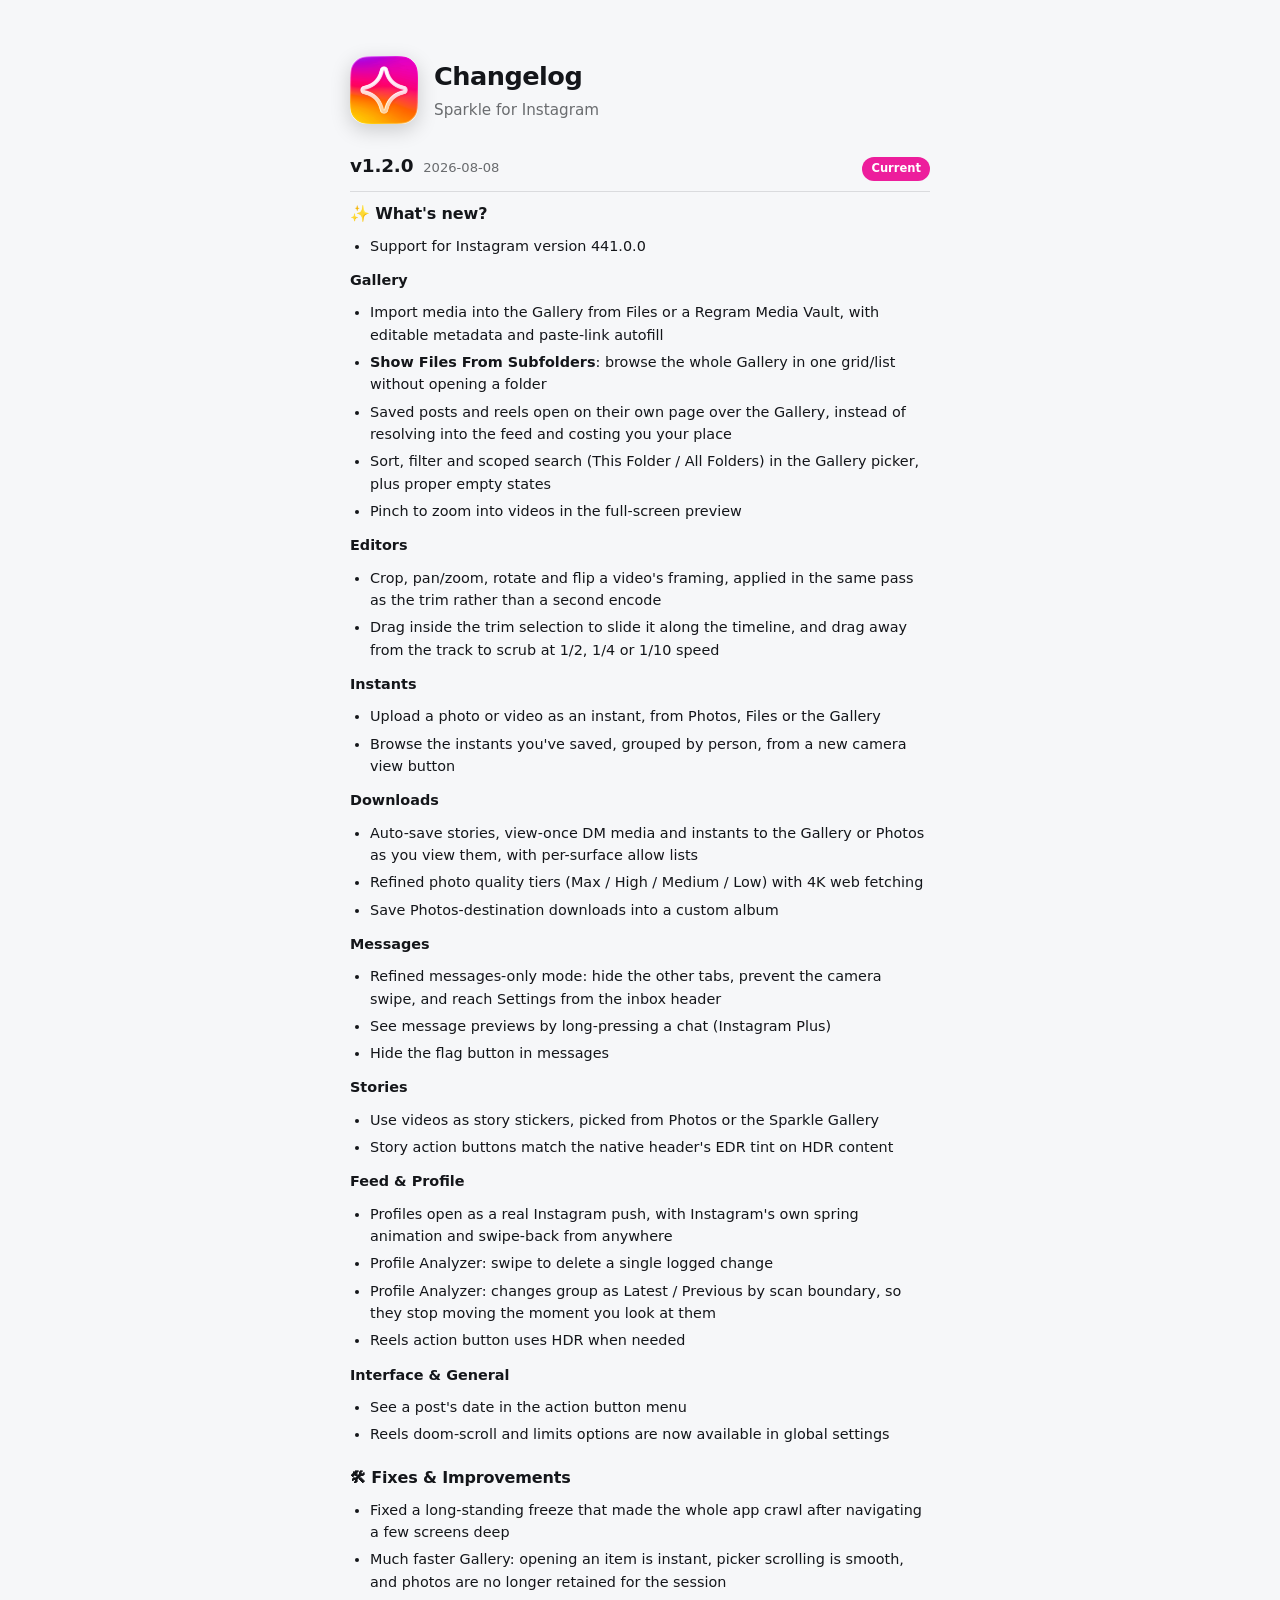
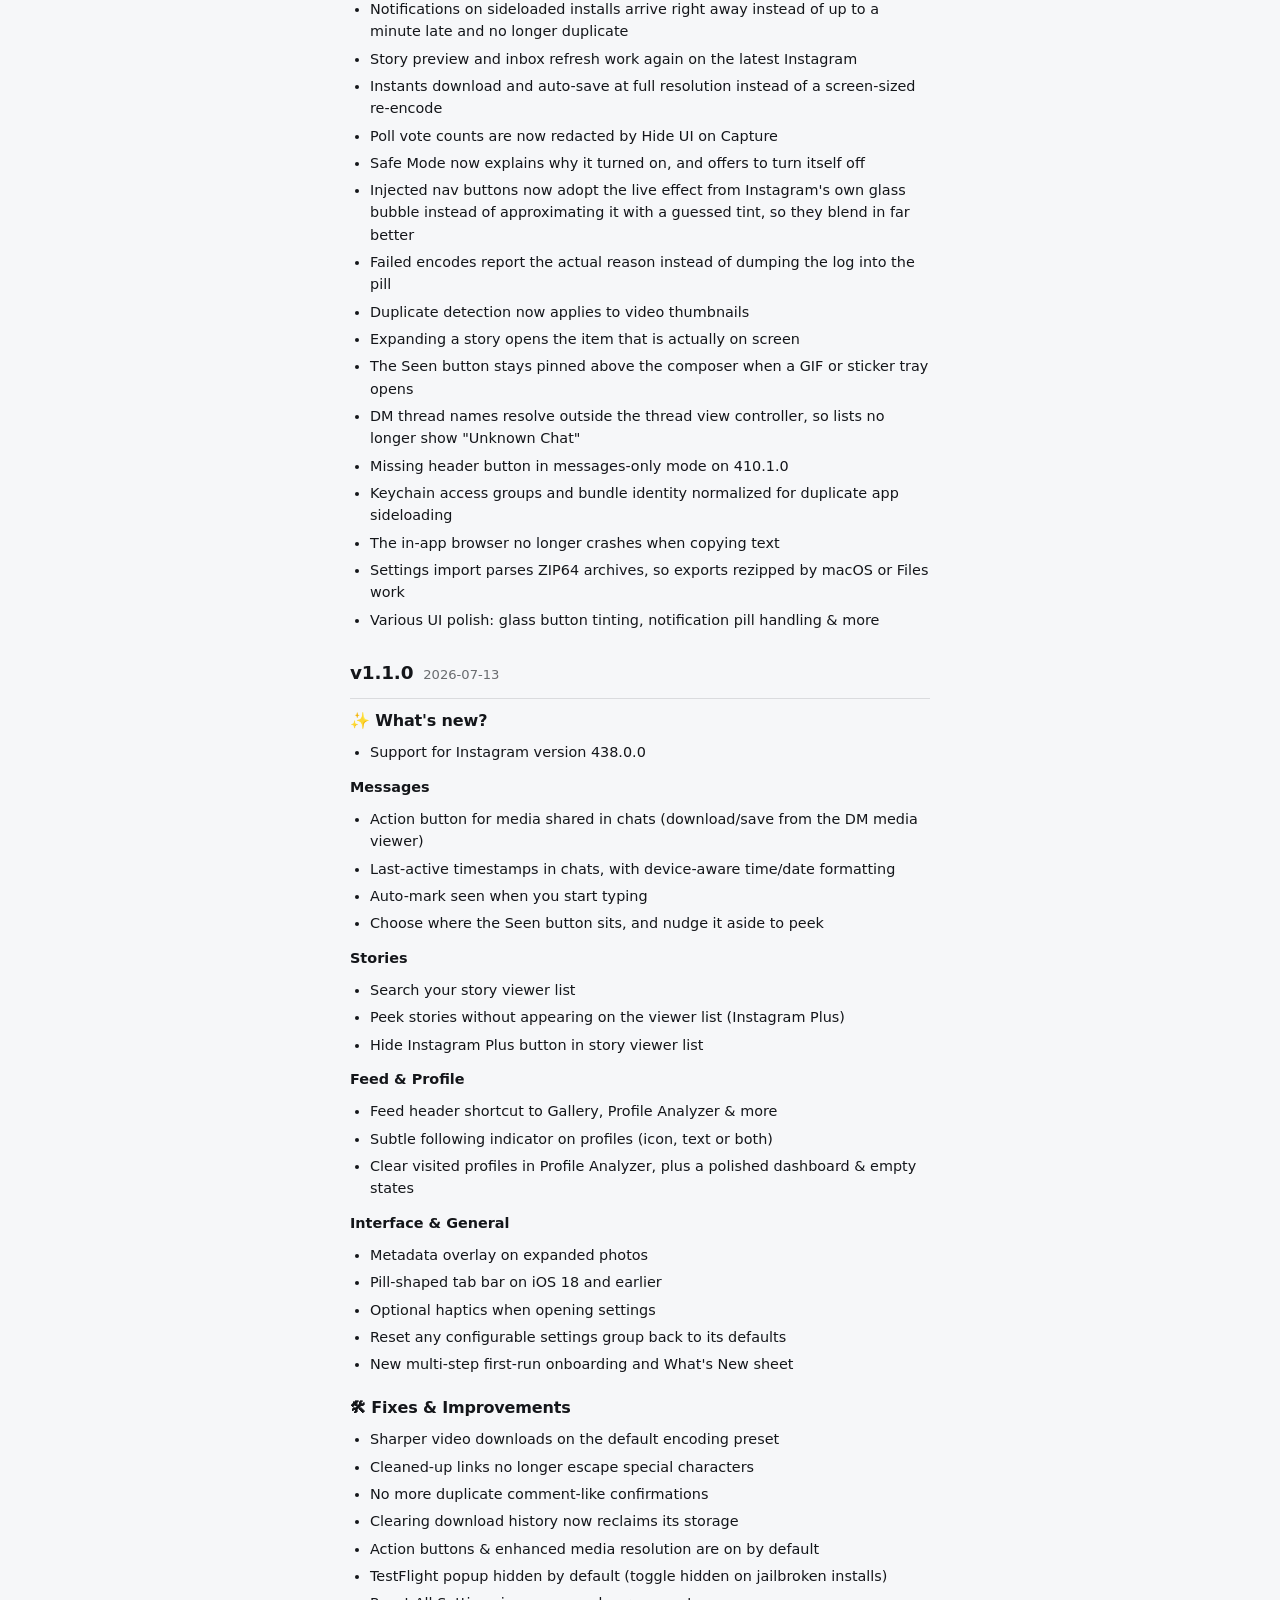
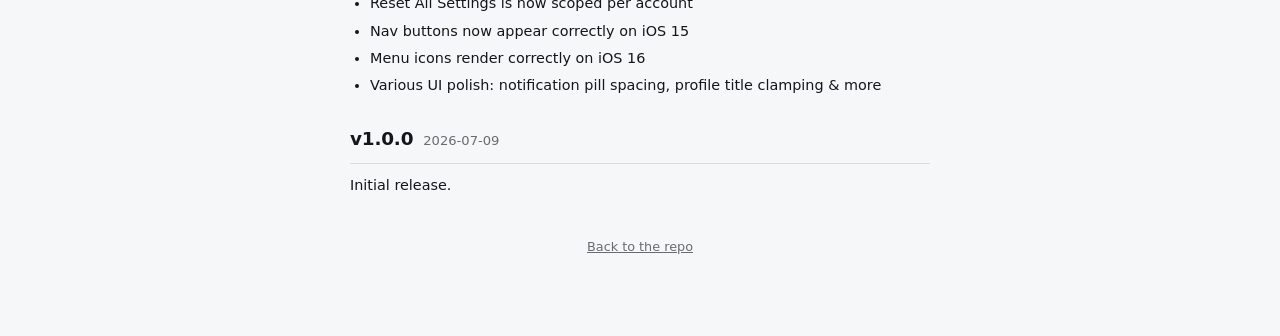
==== changelog.html @ f9b54acc "repo: publish Sparkle for Instagram 1.2.0" ====
<!doctype html>
<html lang="en">
<head>
<meta charset="utf-8">
<meta name="viewport" content="width=device-width, initial-scale=1">
<title>Sparkle for Instagram — Changelog</title>
<link rel="icon" href="CydiaIcon@3x.png">
<link rel="stylesheet" href="style.css">
</head>
<body>
<div class="wrap">

  <header>
    <img src="icon.png" alt="">
    <div>
      <h1>Changelog</h1>
      <p class="tagline">Sparkle for Instagram</p>
    </div>
  </header>

  <section class="rel">
    <div class="rel-head">
      <h2>v1.2.0</h2>
      <span class="date">2026-08-08</span>
      <span class="pill">Current</span>
    </div>
    <div class="notes">
<h2>✨ What's new?</h2>
<ul>
<li>Support for Instagram version 441.0.0</li>
</ul>
<p><strong>Gallery</strong></p>
<ul>
<li>Import media into the Gallery from Files or a Regram Media Vault, with editable metadata and paste-link autofill</li>
<li><strong>Show Files From Subfolders</strong>: browse the whole Gallery in one grid/list without opening a folder</li>
<li>Saved posts and reels open on their own page over the Gallery, instead of resolving into the feed and costing you your place</li>
<li>Sort, filter and scoped search (This Folder / All Folders) in the Gallery picker, plus proper empty states</li>
<li>Pinch to zoom into videos in the full-screen preview</li>
</ul>
<p><strong>Editors</strong></p>
<ul>
<li>Crop, pan/zoom, rotate and flip a video's framing, applied in the same pass as the trim rather than a second encode</li>
<li>Drag inside the trim selection to slide it along the timeline, and drag away from the track to scrub at 1/2, 1/4 or 1/10 speed</li>
</ul>
<p><strong>Instants</strong></p>
<ul>
<li>Upload a photo or video as an instant, from Photos, Files or the Gallery</li>
<li>Browse the instants you've saved, grouped by person, from a new camera view button</li>
</ul>
<p><strong>Downloads</strong></p>
<ul>
<li>Auto-save stories, view-once DM media and instants to the Gallery or Photos as you view them, with per-surface allow lists</li>
<li>Refined photo quality tiers (Max / High / Medium / Low) with 4K web fetching</li>
<li>Save Photos-destination downloads into a custom album</li>
</ul>
<p><strong>Messages</strong></p>
<ul>
<li>Refined messages-only mode: hide the other tabs, prevent the camera swipe, and reach Settings from the inbox header</li>
<li>See message previews by long-pressing a chat (Instagram Plus)</li>
<li>Hide the flag button in messages</li>
</ul>
<p><strong>Stories</strong></p>
<ul>
<li>Use videos as story stickers, picked from Photos or the Sparkle Gallery</li>
<li>Story action buttons match the native header's EDR tint on HDR content</li>
</ul>
<p><strong>Feed &amp; Profile</strong></p>
<ul>
<li>Profiles open as a real Instagram push, with Instagram's own spring animation and swipe-back from anywhere</li>
<li>Profile Analyzer: swipe to delete a single logged change</li>
<li>Profile Analyzer: changes group as Latest / Previous by scan boundary, so they stop moving the moment you look at them</li>
<li>Reels action button uses HDR when needed</li>
</ul>
<p><strong>Interface &amp; General</strong></p>
<ul>
<li>See a post's date in the action button menu</li>
<li>Reels doom-scroll and limits options are now available in global settings</li>
</ul>
<h2>🛠 Fixes &amp; Improvements</h2>
<ul>
<li>Fixed a long-standing freeze that made the whole app crawl after navigating a few screens deep</li>
<li>Much faster Gallery: opening an item is instant, picker scrolling is smooth, and photos are no longer retained for the session</li>
<li>Notifications on sideloaded installs arrive right away instead of up to a minute late and no longer duplicate</li>
<li>Story preview and inbox refresh work again on the latest Instagram</li>
<li>Instants download and auto-save at full resolution instead of a screen-sized re-encode</li>
<li>Poll vote counts are now redacted by Hide UI on Capture</li>
<li>Safe Mode now explains why it turned on, and offers to turn itself off</li>
<li>Injected nav buttons now adopt the live effect from Instagram's own glass bubble instead of approximating it with a guessed tint, so they blend in far better</li>
<li>Failed encodes report the actual reason instead of dumping the log into the pill</li>
<li>Duplicate detection now applies to video thumbnails</li>
<li>Expanding a story opens the item that is actually on screen</li>
<li>The Seen button stays pinned above the composer when a GIF or sticker tray opens</li>
<li>DM thread names resolve outside the thread view controller, so lists no longer show "Unknown Chat"</li>
<li>Missing header button in messages-only mode on 410.1.0</li>
<li>Keychain access groups and bundle identity normalized for duplicate app sideloading</li>
<li>The in-app browser no longer crashes when copying text</li>
<li>Settings import parses ZIP64 archives, so exports rezipped by macOS or Files work</li>
<li>Various UI polish: glass button tinting, notification pill handling &amp; more</li>
</ul>
    </div>
  </section>
  <section class="rel">
    <div class="rel-head">
      <h2>v1.1.0</h2>
      <span class="date">2026-07-13</span>
    </div>
    <div class="notes">
<h2>✨ What's new?</h2>
<ul>
<li>Support for Instagram version 438.0.0</li>
</ul>
<p><strong>Messages</strong></p>
<ul>
<li>Action button for media shared in chats (download/save from the DM media viewer)</li>
<li>Last-active timestamps in chats, with device-aware time/date formatting</li>
<li>Auto-mark seen when you start typing</li>
<li>Choose where the Seen button sits, and nudge it aside to peek</li>
</ul>
<p><strong>Stories</strong></p>
<ul>
<li>Search your story viewer list</li>
<li>Peek stories without appearing on the viewer list (Instagram Plus)</li>
<li>Hide Instagram Plus button in story viewer list</li>
</ul>
<p><strong>Feed &amp; Profile</strong></p>
<ul>
<li>Feed header shortcut to Gallery, Profile Analyzer &amp; more</li>
<li>Subtle following indicator on profiles (icon, text or both)</li>
<li>Clear visited profiles in Profile Analyzer, plus a polished dashboard &amp; empty states</li>
</ul>
<p><strong>Interface &amp; General</strong></p>
<ul>
<li>Metadata overlay on expanded photos</li>
<li>Pill-shaped tab bar on iOS 18 and earlier</li>
<li>Optional haptics when opening settings</li>
<li>Reset any configurable settings group back to its defaults</li>
<li>New multi-step first-run onboarding and What's New sheet</li>
</ul>
<h2>🛠 Fixes &amp; Improvements</h2>
<ul>
<li>Sharper video downloads on the default encoding preset</li>
<li>Cleaned-up links no longer escape special characters</li>
<li>No more duplicate comment-like confirmations</li>
<li>Clearing download history now reclaims its storage</li>
<li>Action buttons &amp; enhanced media resolution are on by default</li>
<li>TestFlight popup hidden by default (toggle hidden on jailbroken installs)</li>
<li>Reset All Settings is now scoped per account</li>
<li>Nav buttons now appear correctly on iOS 15</li>
<li>Menu icons render correctly on iOS 16</li>
<li>Various UI polish: notification pill spacing, profile title clamping &amp; more</li>
</ul>
    </div>
  </section>
  <section class="rel">
    <div class="rel-head">
      <h2>v1.0.0</h2>
      <span class="date">2026-07-09</span>
    </div>
    <div class="notes">
<p>Initial release.</p>
    </div>
  </section>

  <footer><a href="./">Back to the repo</a></footer>
</div>
</body>
</html>
---- style.css ----
:root {
  color-scheme: light dark;
  --tint: #ED1E9C;
  --bg: #f6f7f9; --fg: #14161a; --muted: rgba(20,22,26,.62);
  --card: #ffffff; --line: rgba(20,22,26,.12);
  --code: rgba(20,22,26,.06);
}
@media (prefers-color-scheme: dark) {
  :root {
    --bg: #0e1014; --fg: #e9ebee; --muted: rgba(233,235,238,.60);
    --card: #171a20; --line: rgba(233,235,238,.12);
    --code: rgba(233,235,238,.08);
  }
}
* { box-sizing: border-box; }
body { margin: 0; background: var(--bg); color: var(--fg); line-height: 1.55;
       font-family: -apple-system, BlinkMacSystemFont, system-ui, "Segoe UI", sans-serif;
       -webkit-font-smoothing: antialiased; }
.wrap { max-width: 620px; margin: 0 auto; padding: 56px 20px 80px; }

header { display: flex; align-items: center; gap: 16px; margin-bottom: 8px; }
header img { width: 68px; height: 68px; border-radius: 16px; flex: none;
             box-shadow: 0 6px 20px rgba(0,0,0,.18); }
h1 { font-size: 1.6rem; margin: 0; letter-spacing: -.02em; }
.tagline { color: var(--muted); margin: 2px 0 0; font-size: .95rem; }

.card { background: var(--card); border: 1px solid var(--line); border-radius: 16px;
        padding: 20px; margin: 28px 0 0; }
.card h2 { margin: 0 0 4px; font-size: 1.05rem; letter-spacing: -.01em; }
.card p { margin: 0 0 16px; color: var(--muted); font-size: .9rem; }

.row { display: flex; gap: 8px; flex-wrap: wrap; }
.btn { display: inline-block; text-decoration: none; cursor: pointer; border: 0;
       font: inherit; font-weight: 600; font-size: .88rem; padding: 10px 15px;
       border-radius: 10px; background: var(--tint); color: #fff;
       transition: opacity .15s ease; }
.btn:hover { opacity: .85; }
.btn.ghost { background: transparent; border: 1px solid var(--line); color: var(--fg); }

/* --- add-to-manager buttons -------------------------------------------
   Each carries its own app's icon and brand colour, sampled from the icons
   themselves: Sileo's teal gradient, Zebra's monochrome. Zebra is inverted to
   dark rather than matching its light grey icon, which would vanish against
   the card in light mode. */
.stores { display: grid; grid-template-columns: 1fr 1fr; gap: 10px; margin: 0 0 4px; }
@media (max-width: 460px) { .stores { grid-template-columns: 1fr; } }

.store { display: flex; align-items: center; gap: 12px; text-decoration: none;
         padding: 11px 14px; border-radius: 14px; color: #fff;
         transition: transform .15s ease, filter .15s ease; }
.store:hover { transform: translateY(-1px); filter: brightness(1.06); }
.store:active { transform: translateY(0); filter: brightness(.96); }
.store img { width: 44px; height: 44px; border-radius: 11px; flex: none;
             box-shadow: 0 2px 6px rgba(0,0,0,.25); }
.store span { display: flex; flex-direction: column; line-height: 1.2; min-width: 0; }
.store small { font-size: .7rem; opacity: .8; letter-spacing: .01em; }
.store strong { font-size: 1.08rem; font-weight: 650; letter-spacing: -.01em; }

.store-sileo { background: linear-gradient(160deg, #36E1CF, #04A5AB); }
.store-zebra { background: linear-gradient(160deg, #3A3A3C, #1C1C1E); }

.hint { font-size: .82rem; color: var(--muted); margin: 16px 0 8px; }

.url { display: flex; align-items: center; gap: 10px; margin: 0 0 16px;
       background: var(--code); border-radius: 10px; padding: 11px 13px; }
.url code { font-family: ui-monospace, SFMono-Regular, Menlo, monospace;
            font-size: .82rem; word-break: break-all; flex: 1; }
.url button { flex: none; border: 0; background: transparent; color: var(--tint);
              font: inherit; font-weight: 600; font-size: .82rem; cursor: pointer; }

table { width: 100%; border-collapse: collapse; font-size: .88rem; }
td { padding: 9px 0; border-top: 1px solid var(--line); }
td:first-child { color: var(--muted); width: 40%; }
tr:first-child td { border-top: 0; }

footer { color: var(--muted); font-size: .8rem; margin-top: 40px; text-align: center; }
footer a { color: inherit; }

/* --- changelog / depiction --- */
.rel { margin: 28px 0 0; }
.rel-head { display: flex; align-items: baseline; gap: 10px; margin: 0 0 10px;
            padding-bottom: 10px; border-bottom: 1px solid var(--line); }
.rel-head h2 { margin: 0; font-size: 1.15rem; letter-spacing: -.01em; }
.rel-head .date { color: var(--muted); font-size: .82rem; }
.rel-head .pill { margin-left: auto; font-size: .72rem; font-weight: 600;
                  color: #fff; background: var(--tint); border-radius: 999px;
                  padding: 3px 9px; }

/* GitHub-rendered release bodies land here */
.notes h1, .notes h2 { font-size: 1rem; margin: 20px 0 8px; letter-spacing: -.01em; }
.notes h1:first-child, .notes h2:first-child { margin-top: 0; }
.notes h3, .notes h4 { font-size: .92rem; margin: 16px 0 6px; }
.notes p { margin: 0 0 10px; font-size: .9rem; }
.notes ul, .notes ol { margin: 0 0 12px; padding-left: 20px; }
.notes li { margin: 0 0 5px; font-size: .9rem; }
.notes strong { font-weight: 650; }
.notes code { font-family: ui-monospace, SFMono-Regular, Menlo, monospace;
              font-size: .82rem; background: var(--code); padding: 2px 5px;
              border-radius: 5px; }
.notes a { color: var(--tint); }
.notes img { max-width: 100%; height: auto; border-radius: 8px; }
.notes hr { border: 0; border-top: 1px solid var(--line); margin: 18px 0; }
.notes blockquote { margin: 0 0 12px; padding-left: 12px; color: var(--muted);
                    border-left: 3px solid var(--line); }
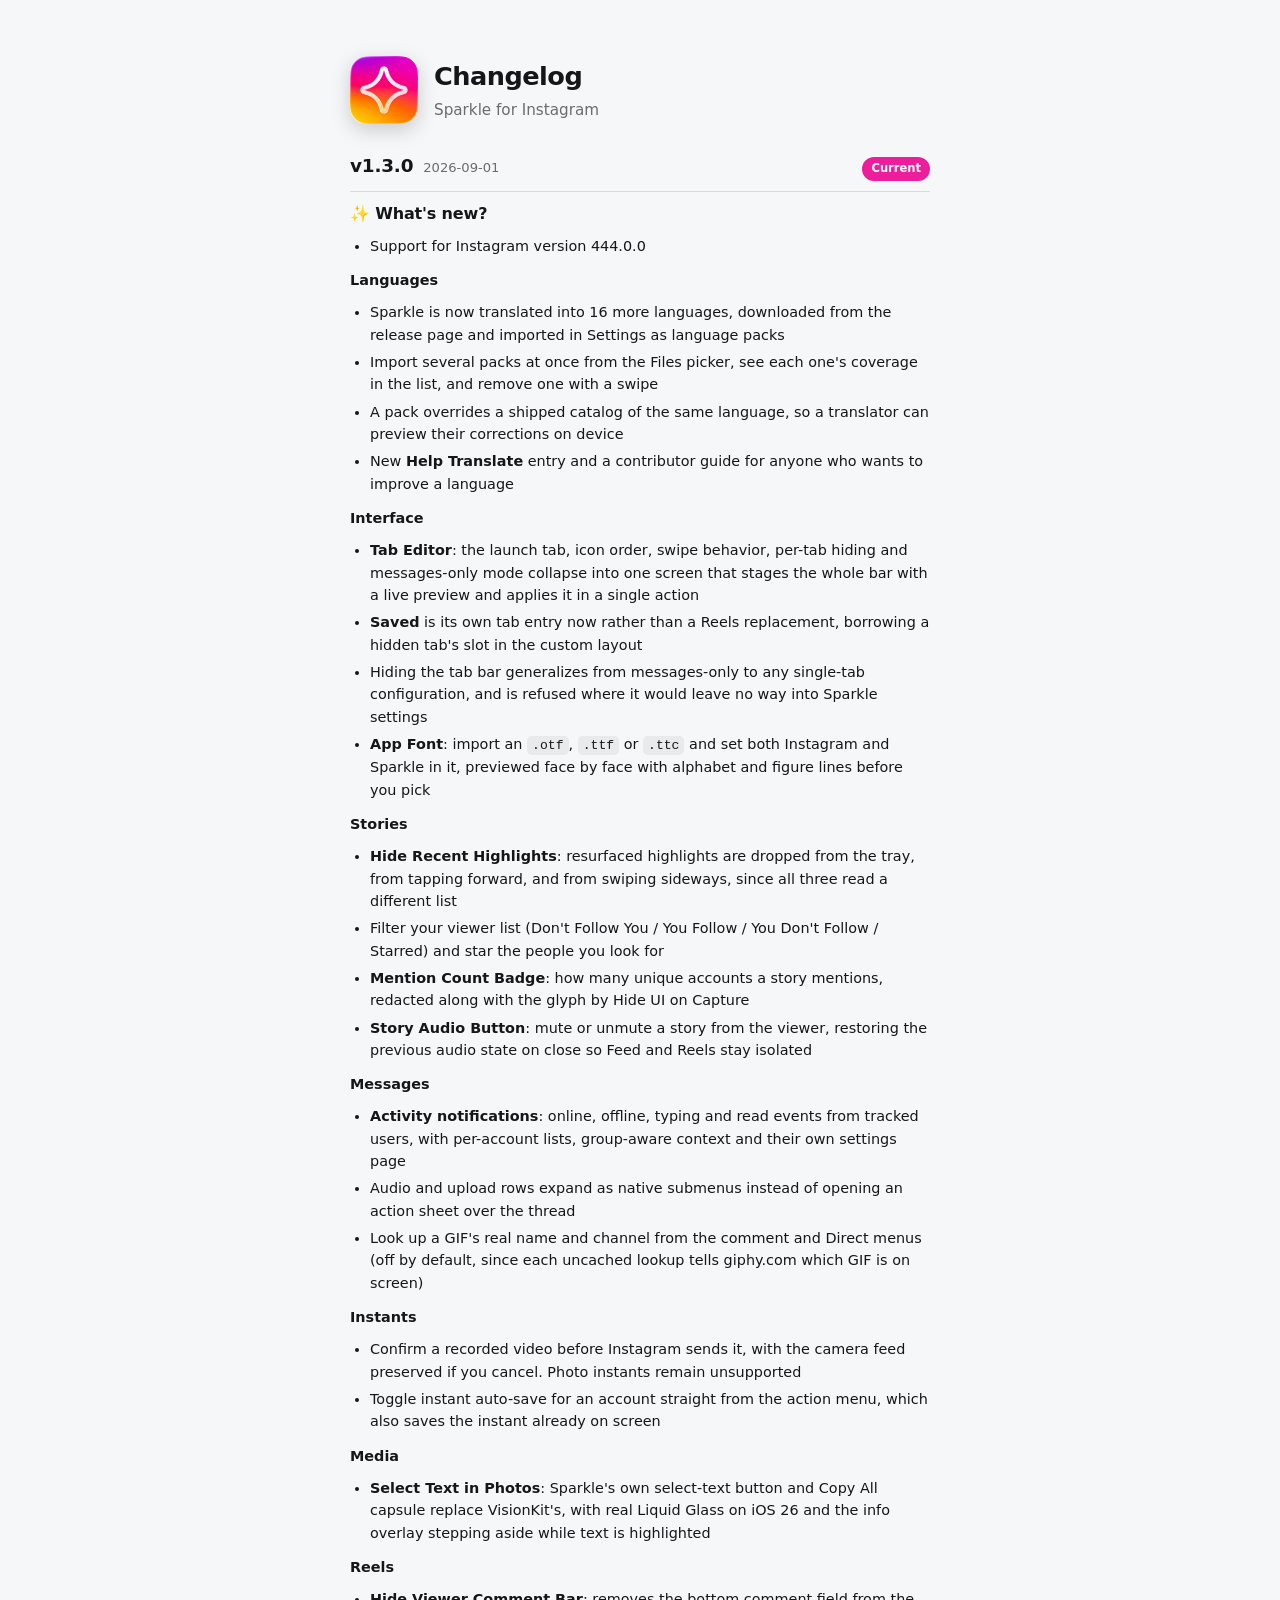
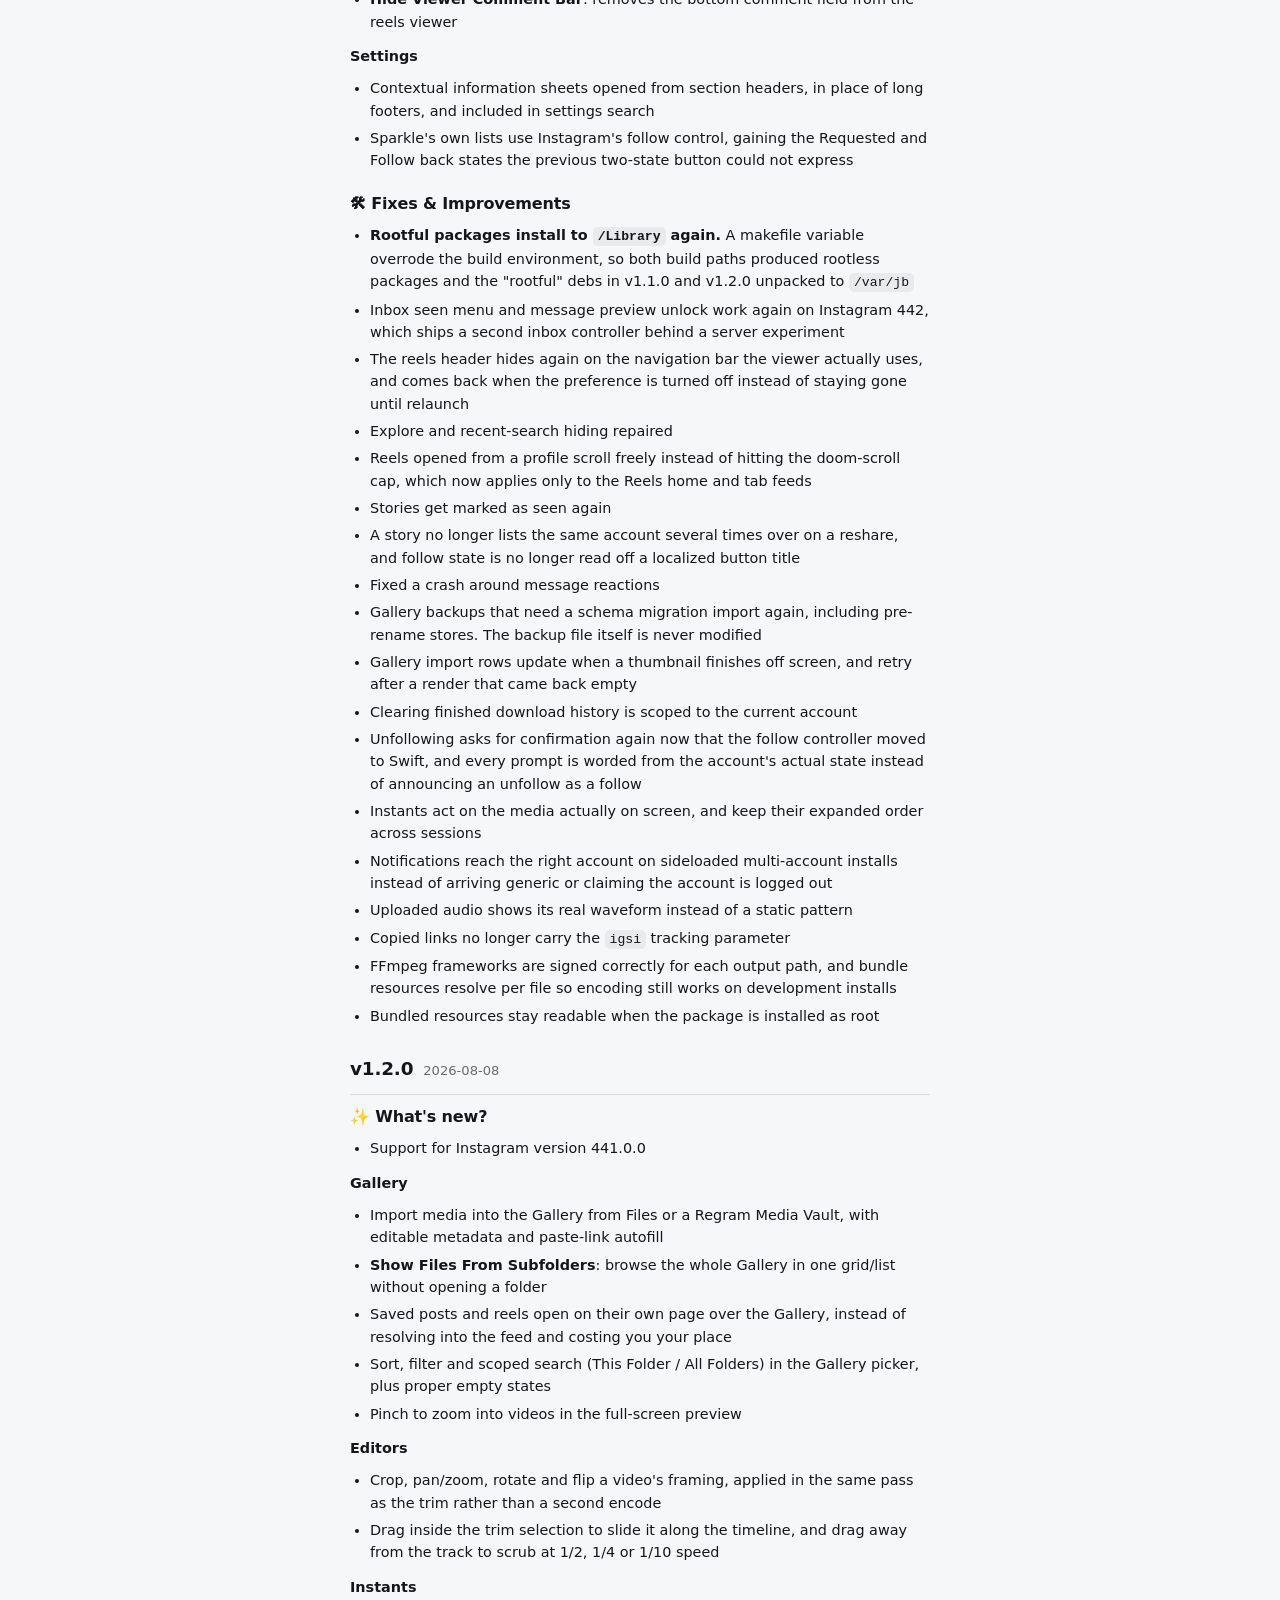
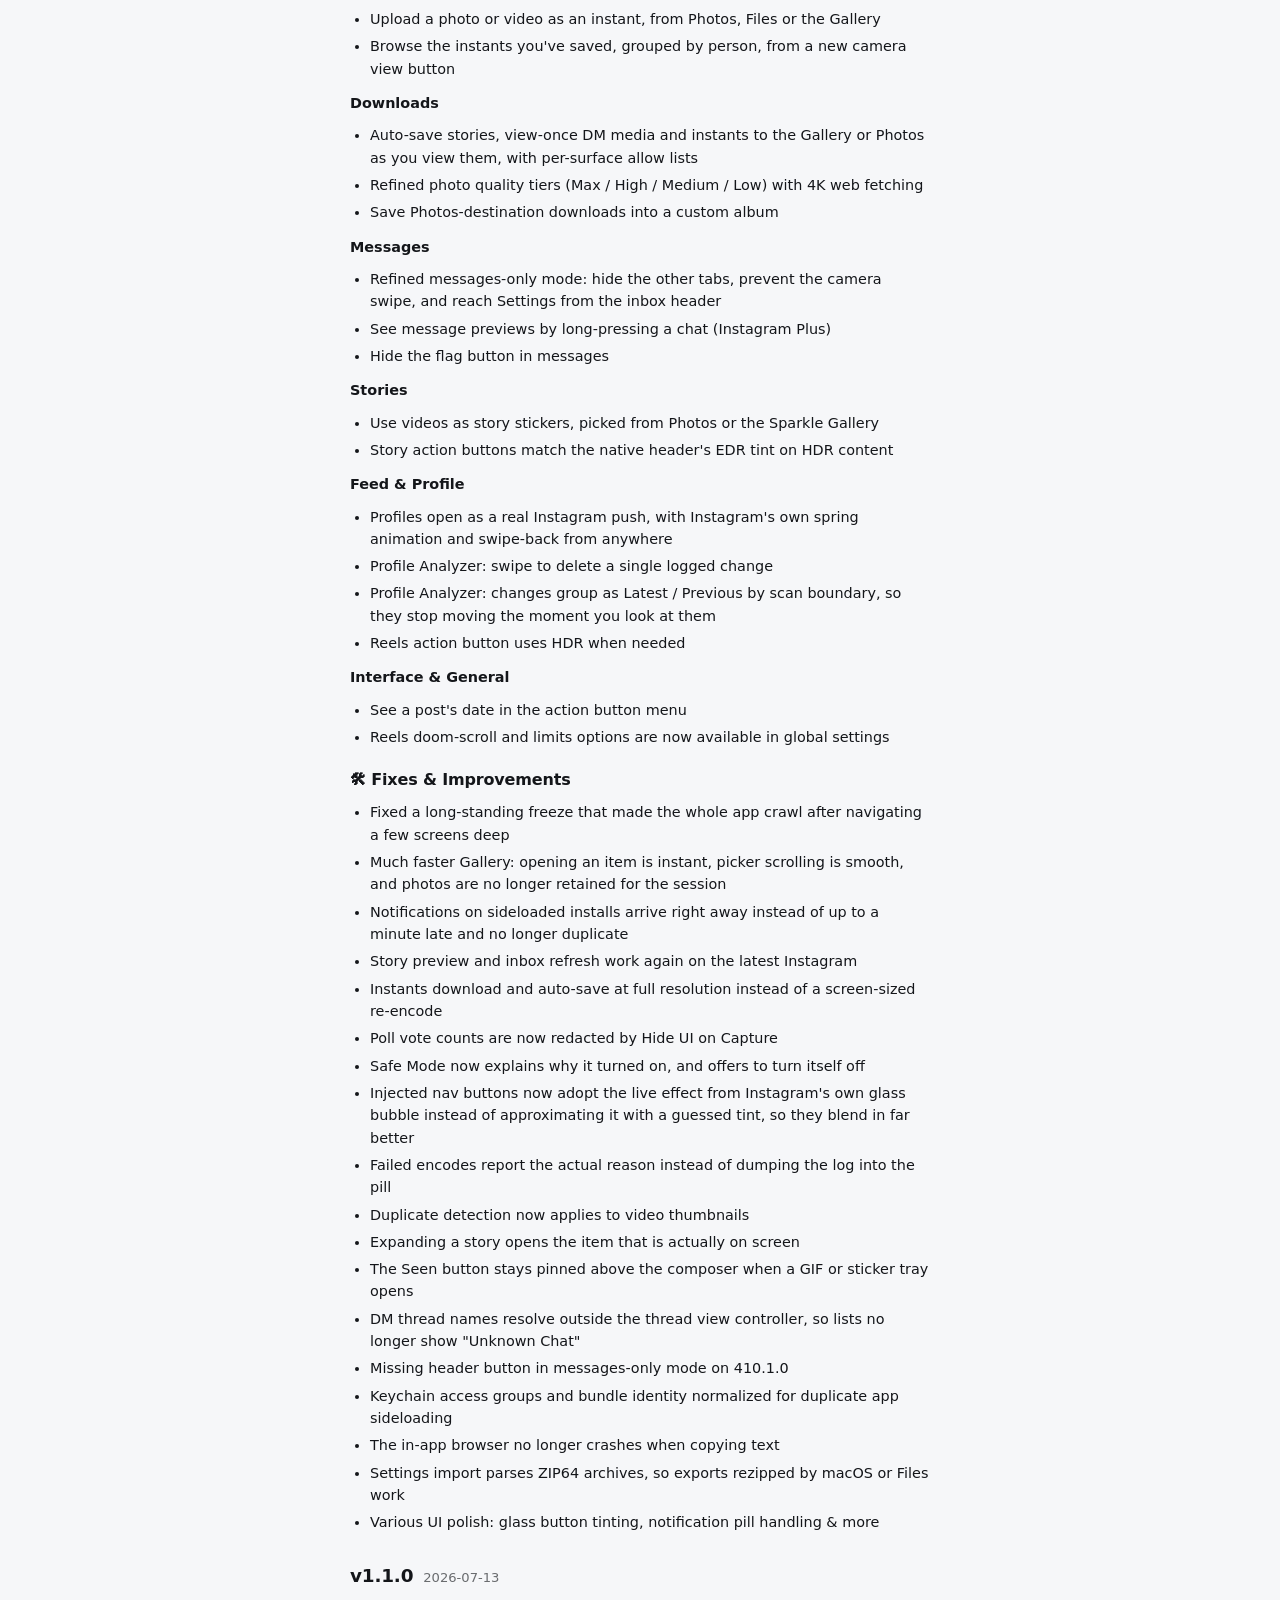
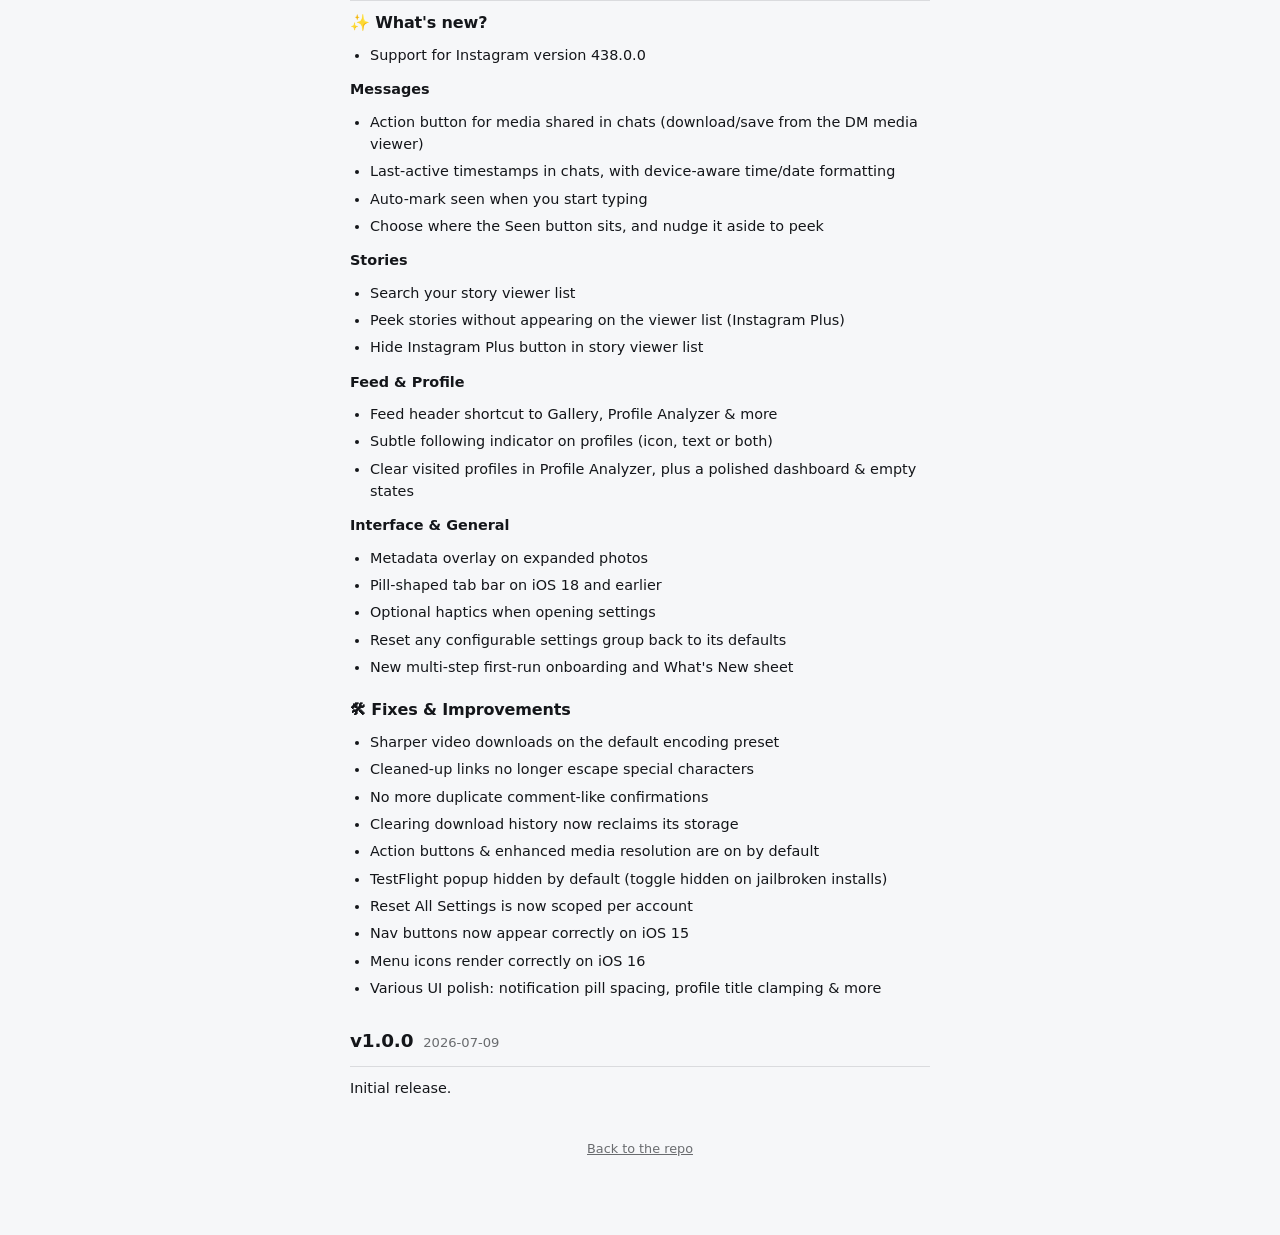
==== commit 535087ee: "repo: publish Sparkle for Instagram 1.3.0" ====
--- a/changelog.html
+++ b/changelog.html
@@ -20,9 +20,87 @@
 
   <section class="rel">
     <div class="rel-head">
+      <h2>v1.3.0</h2>
+      <span class="date">2026-09-01</span>
+      <span class="pill">Current</span>
+    </div>
+    <div class="notes">
+<h2>✨ What's new?</h2>
+<ul>
+<li>Support for Instagram version 444.0.0</li>
+</ul>
+<p><strong>Languages</strong></p>
+<ul>
+<li>Sparkle is now translated into 16 more languages, downloaded from the release page and imported in Settings as language packs</li>
+<li>Import several packs at once from the Files picker, see each one's coverage in the list, and remove one with a swipe</li>
+<li>A pack overrides a shipped catalog of the same language, so a translator can preview their corrections on device</li>
+<li>New <strong>Help Translate</strong> entry and a contributor guide for anyone who wants to improve a language</li>
+</ul>
+<p><strong>Interface</strong></p>
+<ul>
+<li><strong>Tab Editor</strong>: the launch tab, icon order, swipe behavior, per-tab hiding and messages-only mode collapse into one screen that stages the whole bar with a live preview and applies it in a single action</li>
+<li><strong>Saved</strong> is its own tab entry now rather than a Reels replacement, borrowing a hidden tab's slot in the custom layout</li>
+<li>Hiding the tab bar generalizes from messages-only to any single-tab configuration, and is refused where it would leave no way into Sparkle settings</li>
+<li><strong>App Font</strong>: import an <code>.otf</code>, <code>.ttf</code> or <code>.ttc</code> and set both Instagram and Sparkle in it, previewed face by face with alphabet and figure lines before you pick</li>
+</ul>
+<p><strong>Stories</strong></p>
+<ul>
+<li><strong>Hide Recent Highlights</strong>: resurfaced highlights are dropped from the tray, from tapping forward, and from swiping sideways, since all three read a different list</li>
+<li>Filter your viewer list (Don't Follow You / You Follow / You Don't Follow / Starred) and star the people you look for</li>
+<li><strong>Mention Count Badge</strong>: how many unique accounts a story mentions, redacted along with the glyph by Hide UI on Capture</li>
+<li><strong>Story Audio Button</strong>: mute or unmute a story from the viewer, restoring the previous audio state on close so Feed and Reels stay isolated</li>
+</ul>
+<p><strong>Messages</strong></p>
+<ul>
+<li><strong>Activity notifications</strong>: online, offline, typing and read events from tracked users, with per-account lists, group-aware context and their own settings page</li>
+<li>Audio and upload rows expand as native submenus instead of opening an action sheet over the thread</li>
+<li>Look up a GIF's real name and channel from the comment and Direct menus (off by default, since each uncached lookup tells giphy.com which GIF is on screen)</li>
+</ul>
+<p><strong>Instants</strong></p>
+<ul>
+<li>Confirm a recorded video before Instagram sends it, with the camera feed preserved if you cancel. Photo instants remain unsupported</li>
+<li>Toggle instant auto-save for an account straight from the action menu, which also saves the instant already on screen</li>
+</ul>
+<p><strong>Media</strong></p>
+<ul>
+<li><strong>Select Text in Photos</strong>: Sparkle's own select-text button and Copy All capsule replace VisionKit's, with real Liquid Glass on iOS 26 and the info overlay stepping aside while text is highlighted</li>
+</ul>
+<p><strong>Reels</strong></p>
+<ul>
+<li><strong>Hide Viewer Comment Bar</strong>: removes the bottom comment field from the reels viewer</li>
+</ul>
+<p><strong>Settings</strong></p>
+<ul>
+<li>Contextual information sheets opened from section headers, in place of long footers, and included in settings search</li>
+<li>Sparkle's own lists use Instagram's follow control, gaining the Requested and Follow back states the previous two-state button could not express</li>
+</ul>
+<h2>🛠 Fixes &amp; Improvements</h2>
+<ul>
+<li><strong>Rootful packages install to <code>/Library</code> again.</strong> A makefile variable overrode the build environment, so both build paths produced rootless packages and the "rootful" debs in v1.1.0 and v1.2.0 unpacked to <code>/var/jb</code></li>
+<li>Inbox seen menu and message preview unlock work again on Instagram 442, which ships a second inbox controller behind a server experiment</li>
+<li>The reels header hides again on the navigation bar the viewer actually uses, and comes back when the preference is turned off instead of staying gone until relaunch</li>
+<li>Explore and recent-search hiding repaired</li>
+<li>Reels opened from a profile scroll freely instead of hitting the doom-scroll cap, which now applies only to the Reels home and tab feeds</li>
+<li>Stories get marked as seen again</li>
+<li>A story no longer lists the same account several times over on a reshare, and follow state is no longer read off a localized button title</li>
+<li>Fixed a crash around message reactions</li>
+<li>Gallery backups that need a schema migration import again, including pre-rename stores. The backup file itself is never modified</li>
+<li>Gallery import rows update when a thumbnail finishes off screen, and retry after a render that came back empty</li>
+<li>Clearing finished download history is scoped to the current account</li>
+<li>Unfollowing asks for confirmation again now that the follow controller moved to Swift, and every prompt is worded from the account's actual state instead of announcing an unfollow as a follow</li>
+<li>Instants act on the media actually on screen, and keep their expanded order across sessions</li>
+<li>Notifications reach the right account on sideloaded multi-account installs instead of arriving generic or claiming the account is logged out</li>
+<li>Uploaded audio shows its real waveform instead of a static pattern</li>
+<li>Copied links no longer carry the <code>igsi</code> tracking parameter</li>
+<li>FFmpeg frameworks are signed correctly for each output path, and bundle resources resolve per file so encoding still works on development installs</li>
+<li>Bundled resources stay readable when the package is installed as root</li>
+</ul>
+    </div>
+  </section>
+  <section class="rel">
+    <div class="rel-head">
       <h2>v1.2.0</h2>
       <span class="date">2026-08-08</span>
-      <span class="pill">Current</span>
     </div>
     <div class="notes">
 <h2>✨ What's new?</h2>
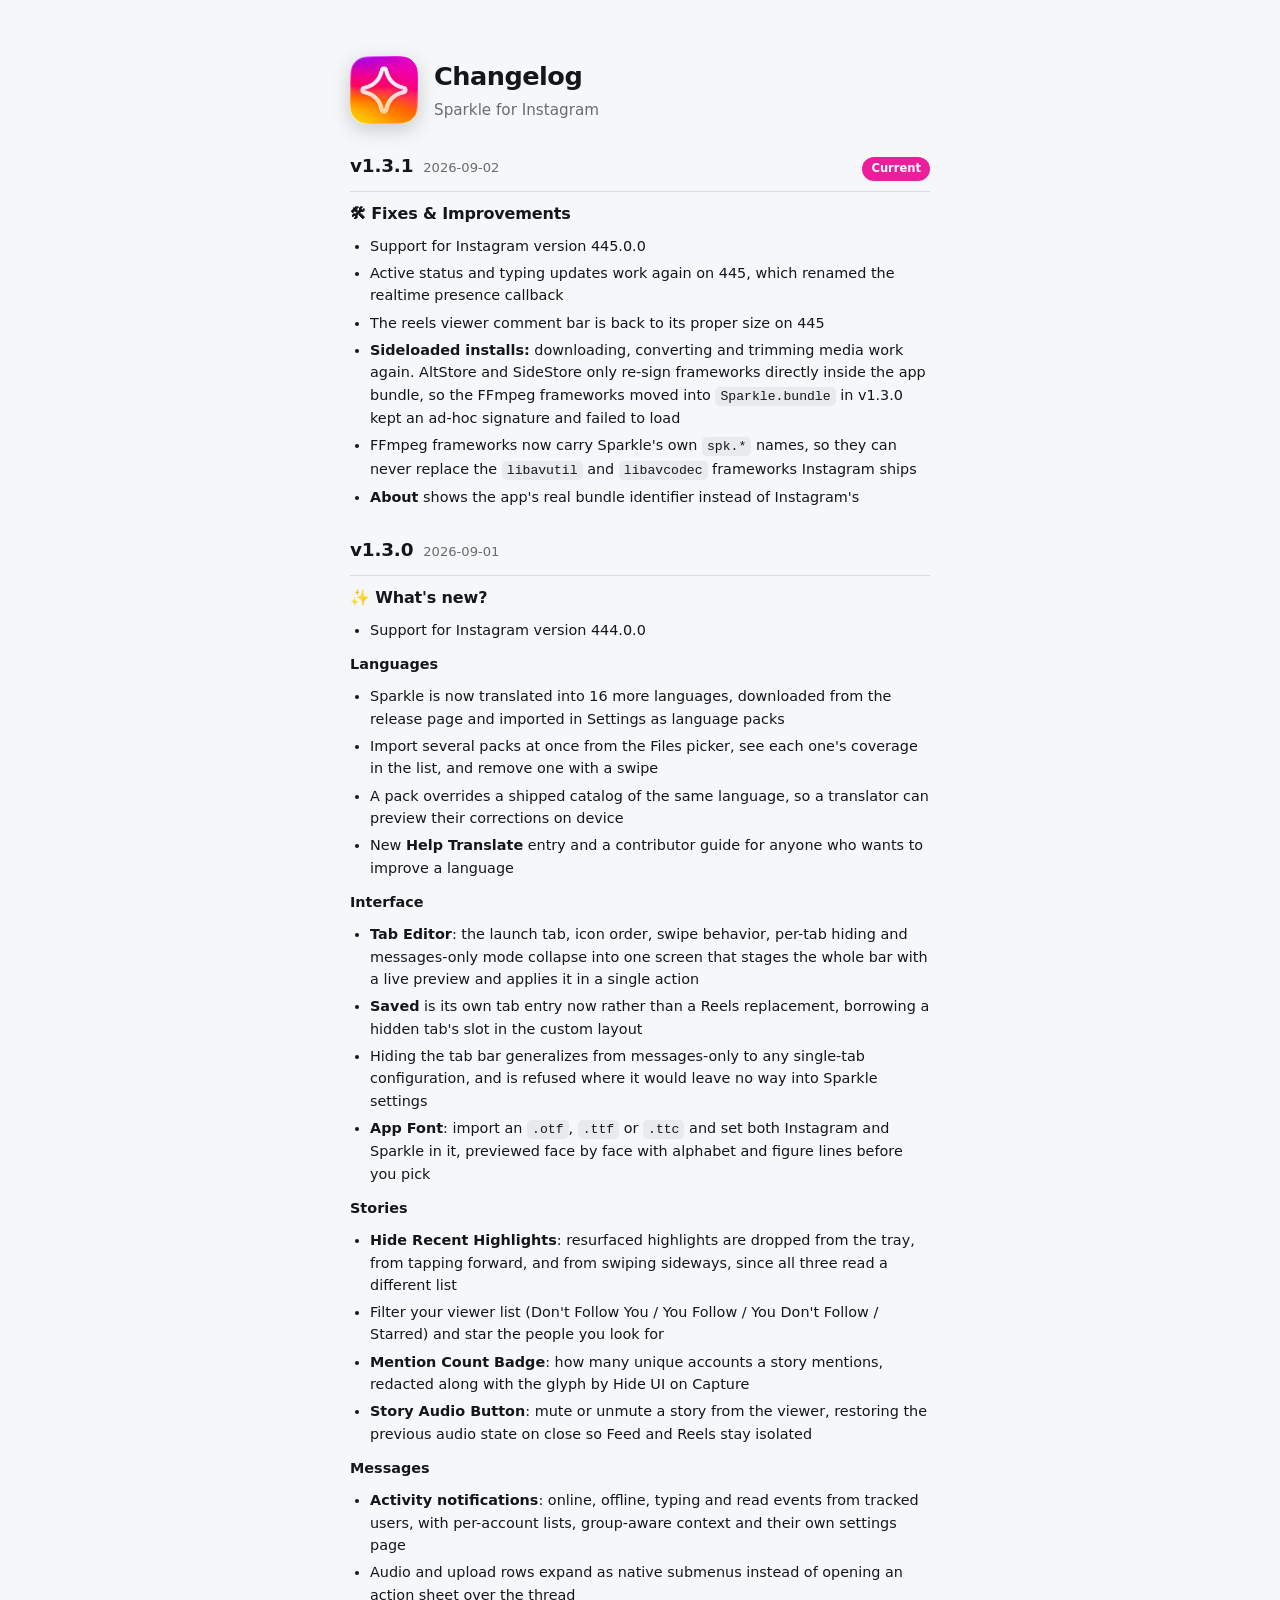
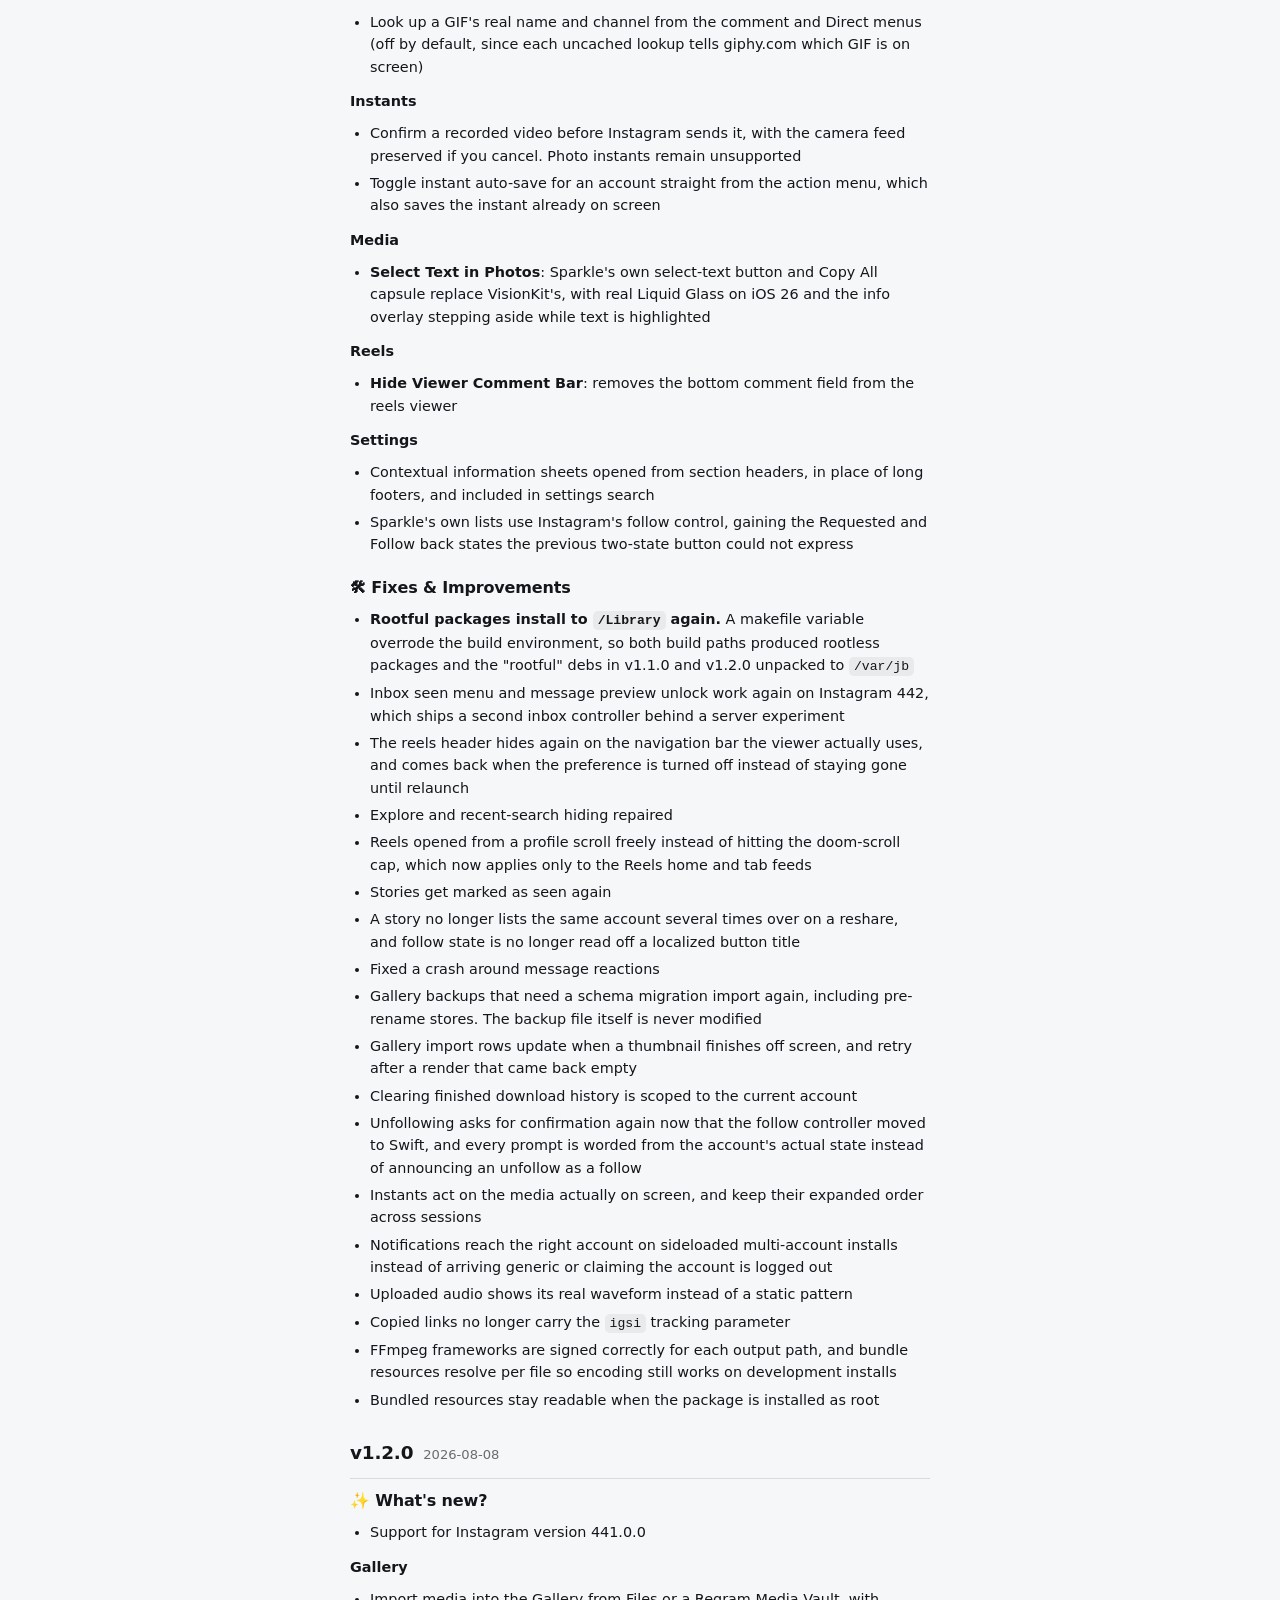
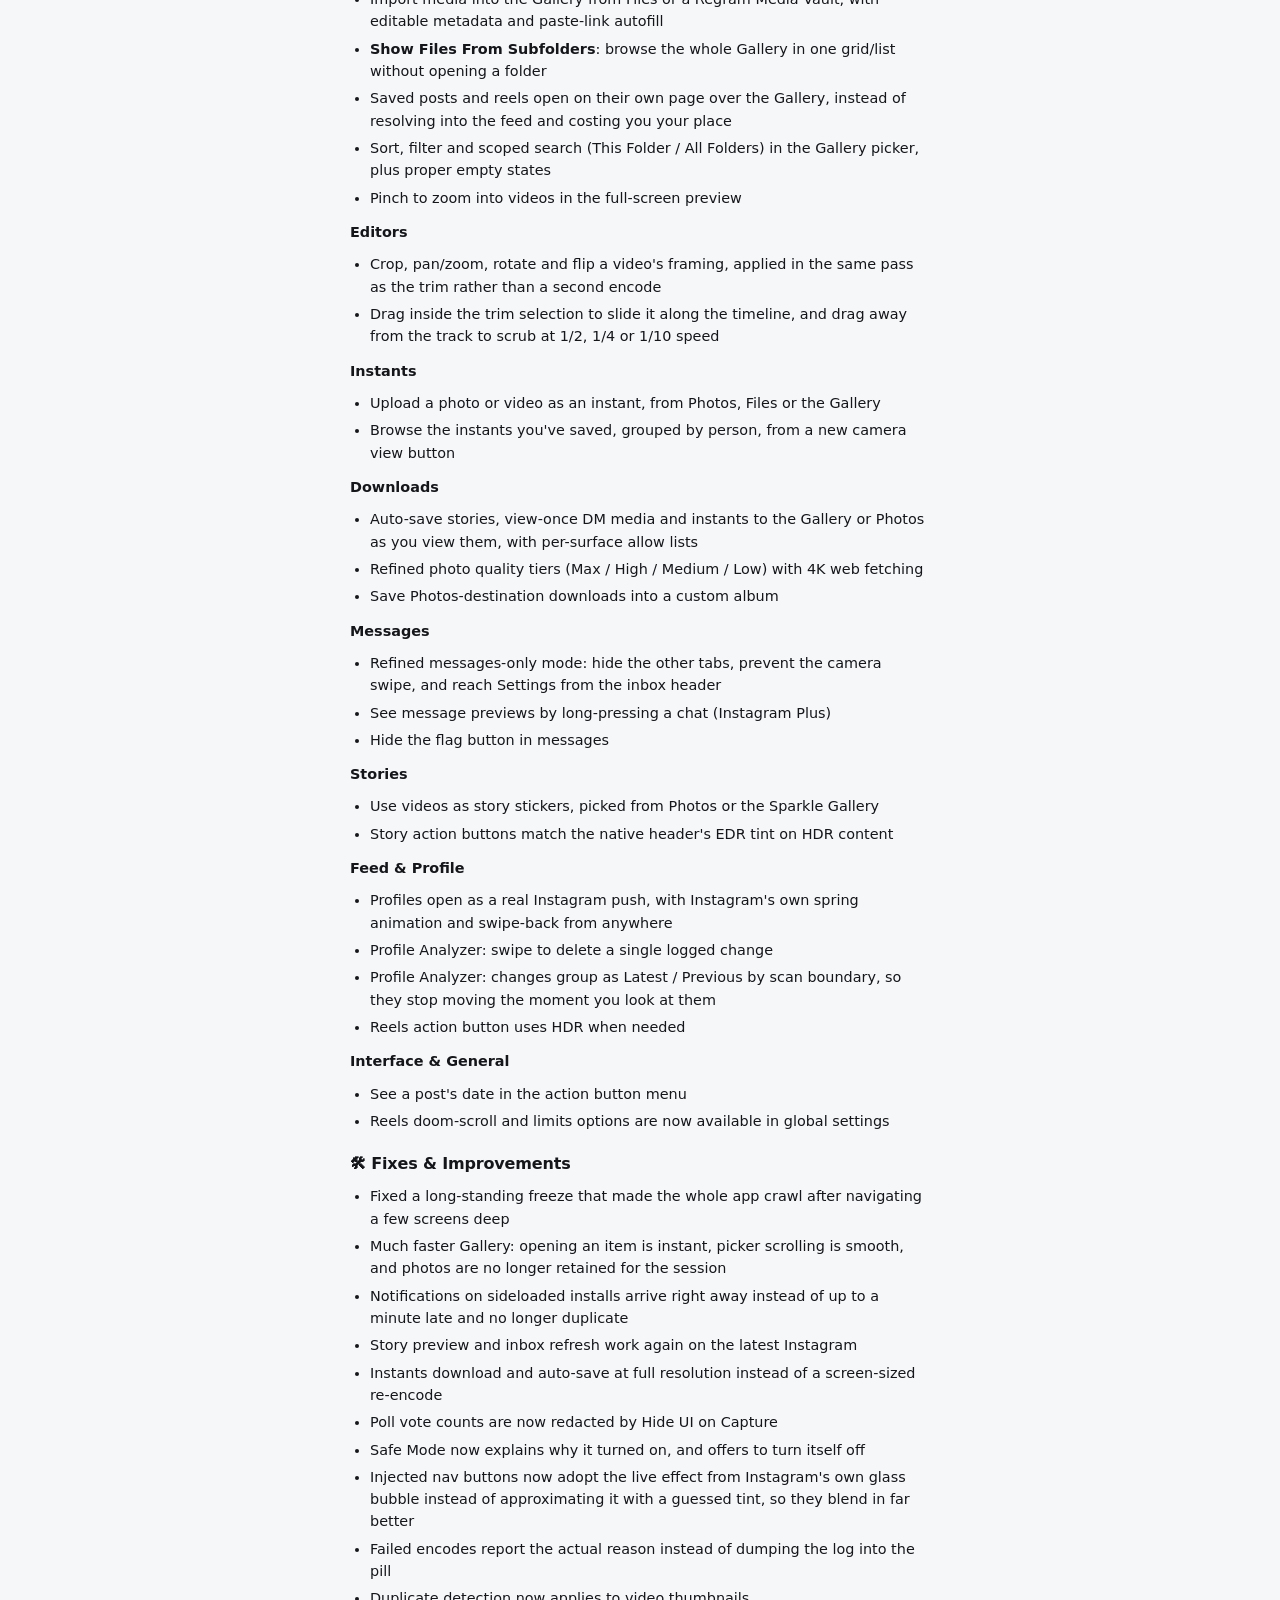
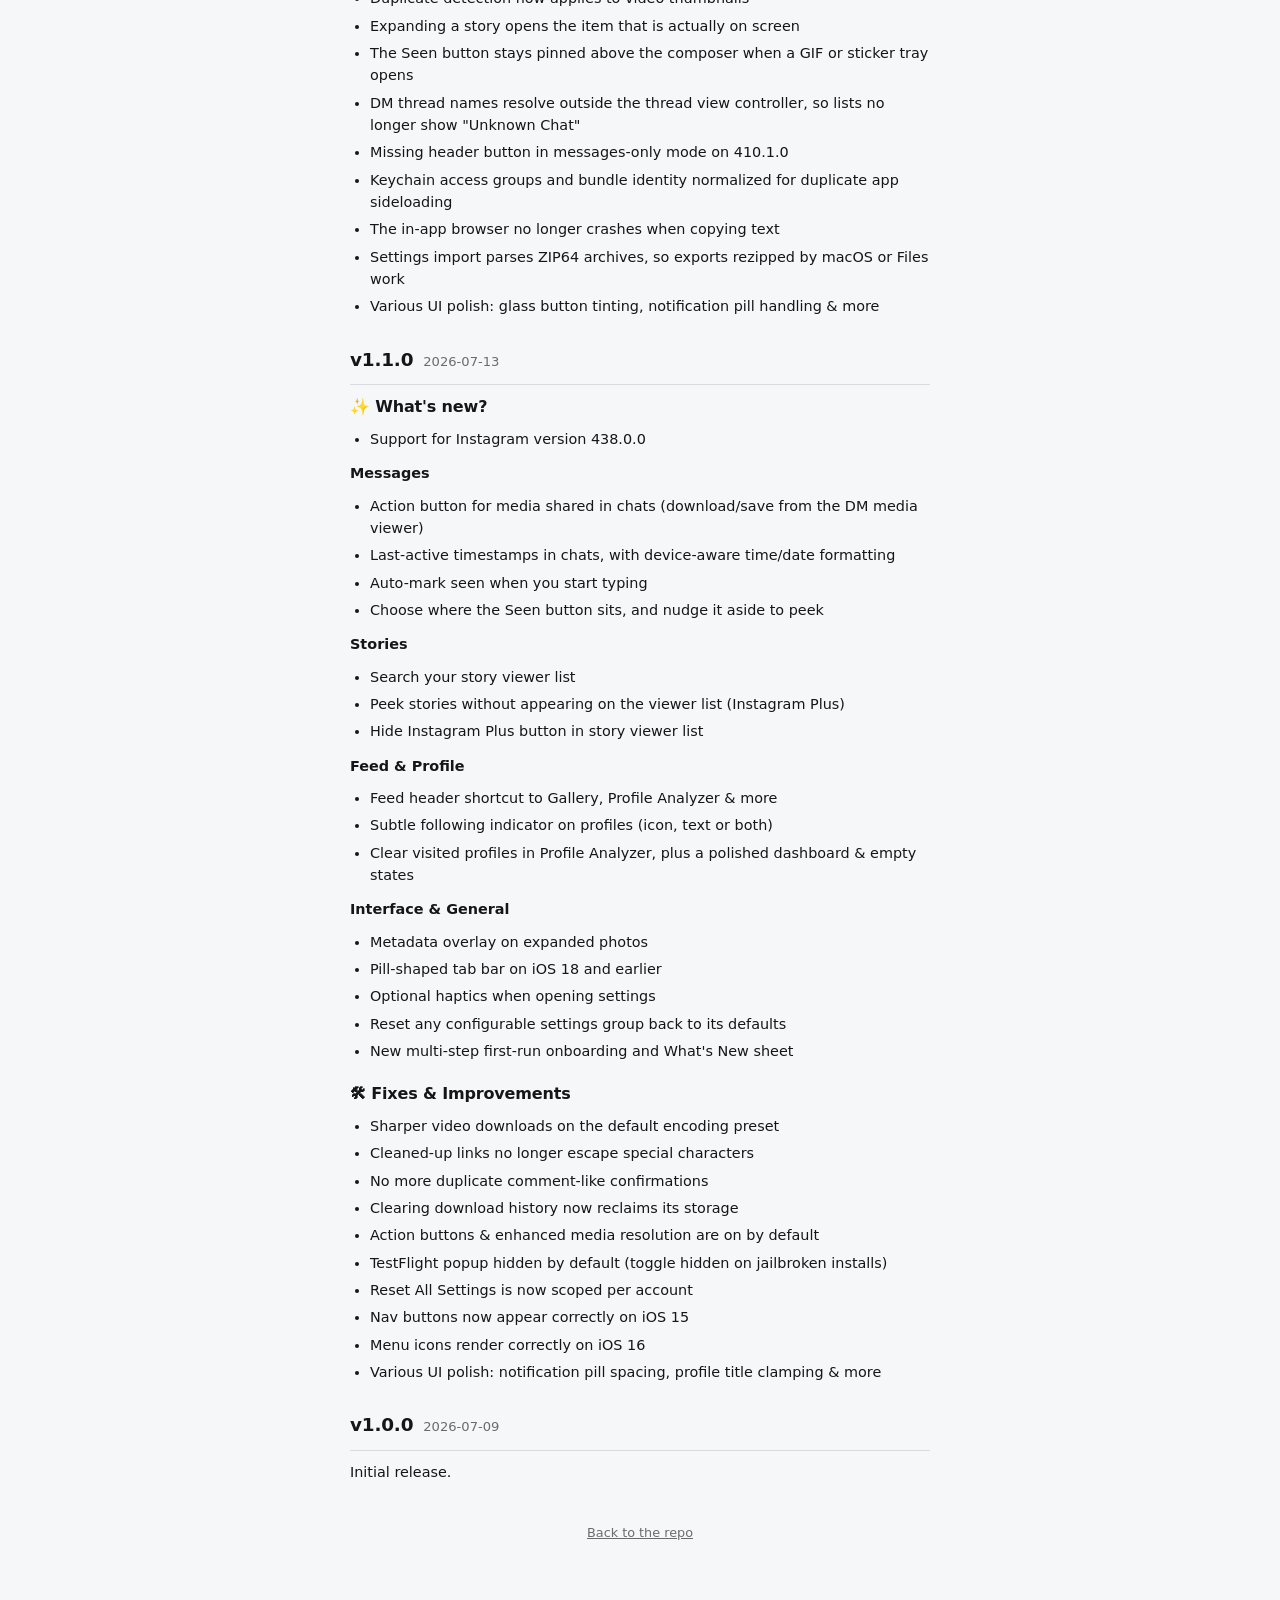
==== commit 64f533cf: "chore: publish v1.3.1 Both debs point at the v1.3.1 release assets, with sizes and hashes verified a" ====
--- a/changelog.html
+++ b/changelog.html
@@ -20,9 +20,26 @@
 
   <section class="rel">
     <div class="rel-head">
+      <h2>v1.3.1</h2>
+      <span class="date">2026-09-02</span>
+      <span class="pill">Current</span>
+    </div>
+    <div class="notes">
+<h2>🛠 Fixes &amp; Improvements</h2>
+<ul>
+<li>Support for Instagram version 445.0.0</li>
+<li>Active status and typing updates work again on 445, which renamed the realtime presence callback</li>
+<li>The reels viewer comment bar is back to its proper size on 445</li>
+<li><strong>Sideloaded installs:</strong> downloading, converting and trimming media work again. AltStore and SideStore only re-sign frameworks directly inside the app bundle, so the FFmpeg frameworks moved into <code>Sparkle.bundle</code> in v1.3.0 kept an ad-hoc signature and failed to load</li>
+<li>FFmpeg frameworks now carry Sparkle's own <code>spk.*</code> names, so they can never replace the <code>libavutil</code> and <code>libavcodec</code> frameworks Instagram ships</li>
+<li><strong>About</strong> shows the app's real bundle identifier instead of Instagram's</li>
+</ul>
+    </div>
+  </section>
+  <section class="rel">
+    <div class="rel-head">
       <h2>v1.3.0</h2>
       <span class="date">2026-09-01</span>
-      <span class="pill">Current</span>
     </div>
     <div class="notes">
 <h2>✨ What's new?</h2>
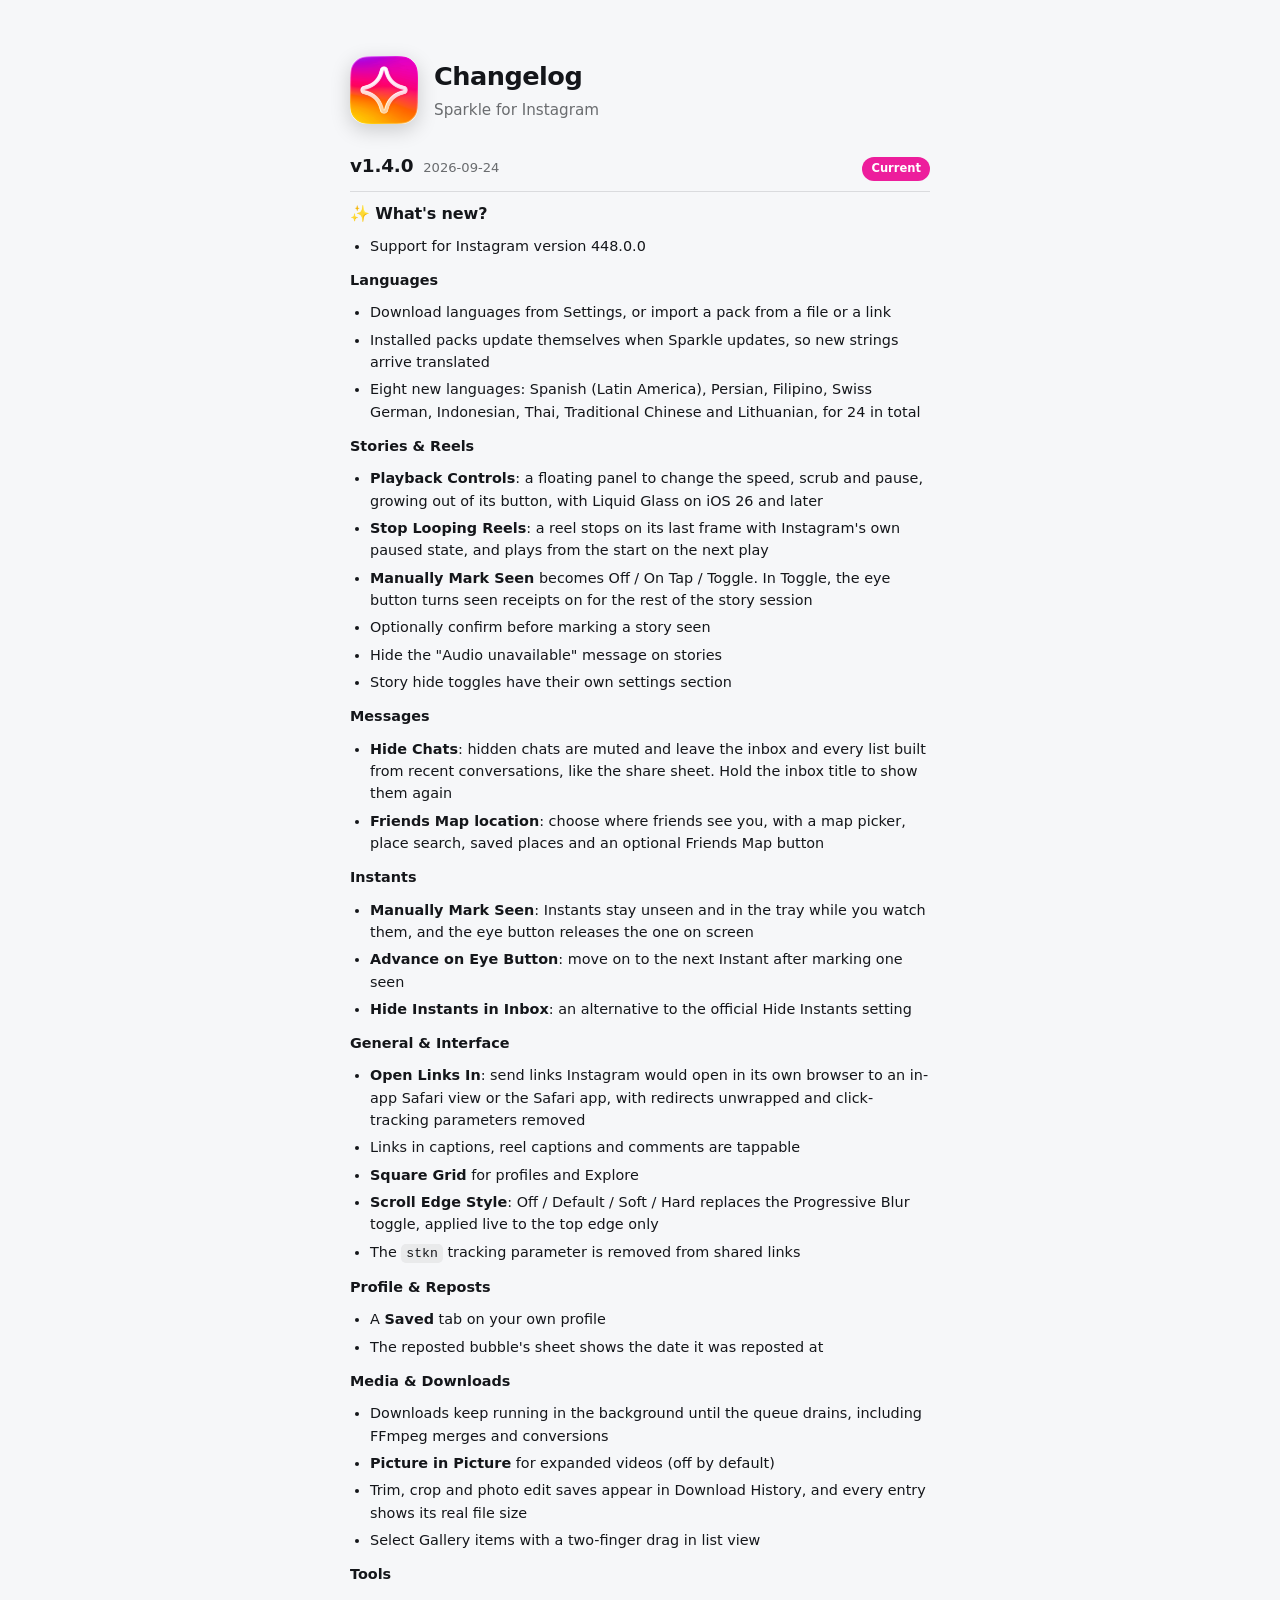
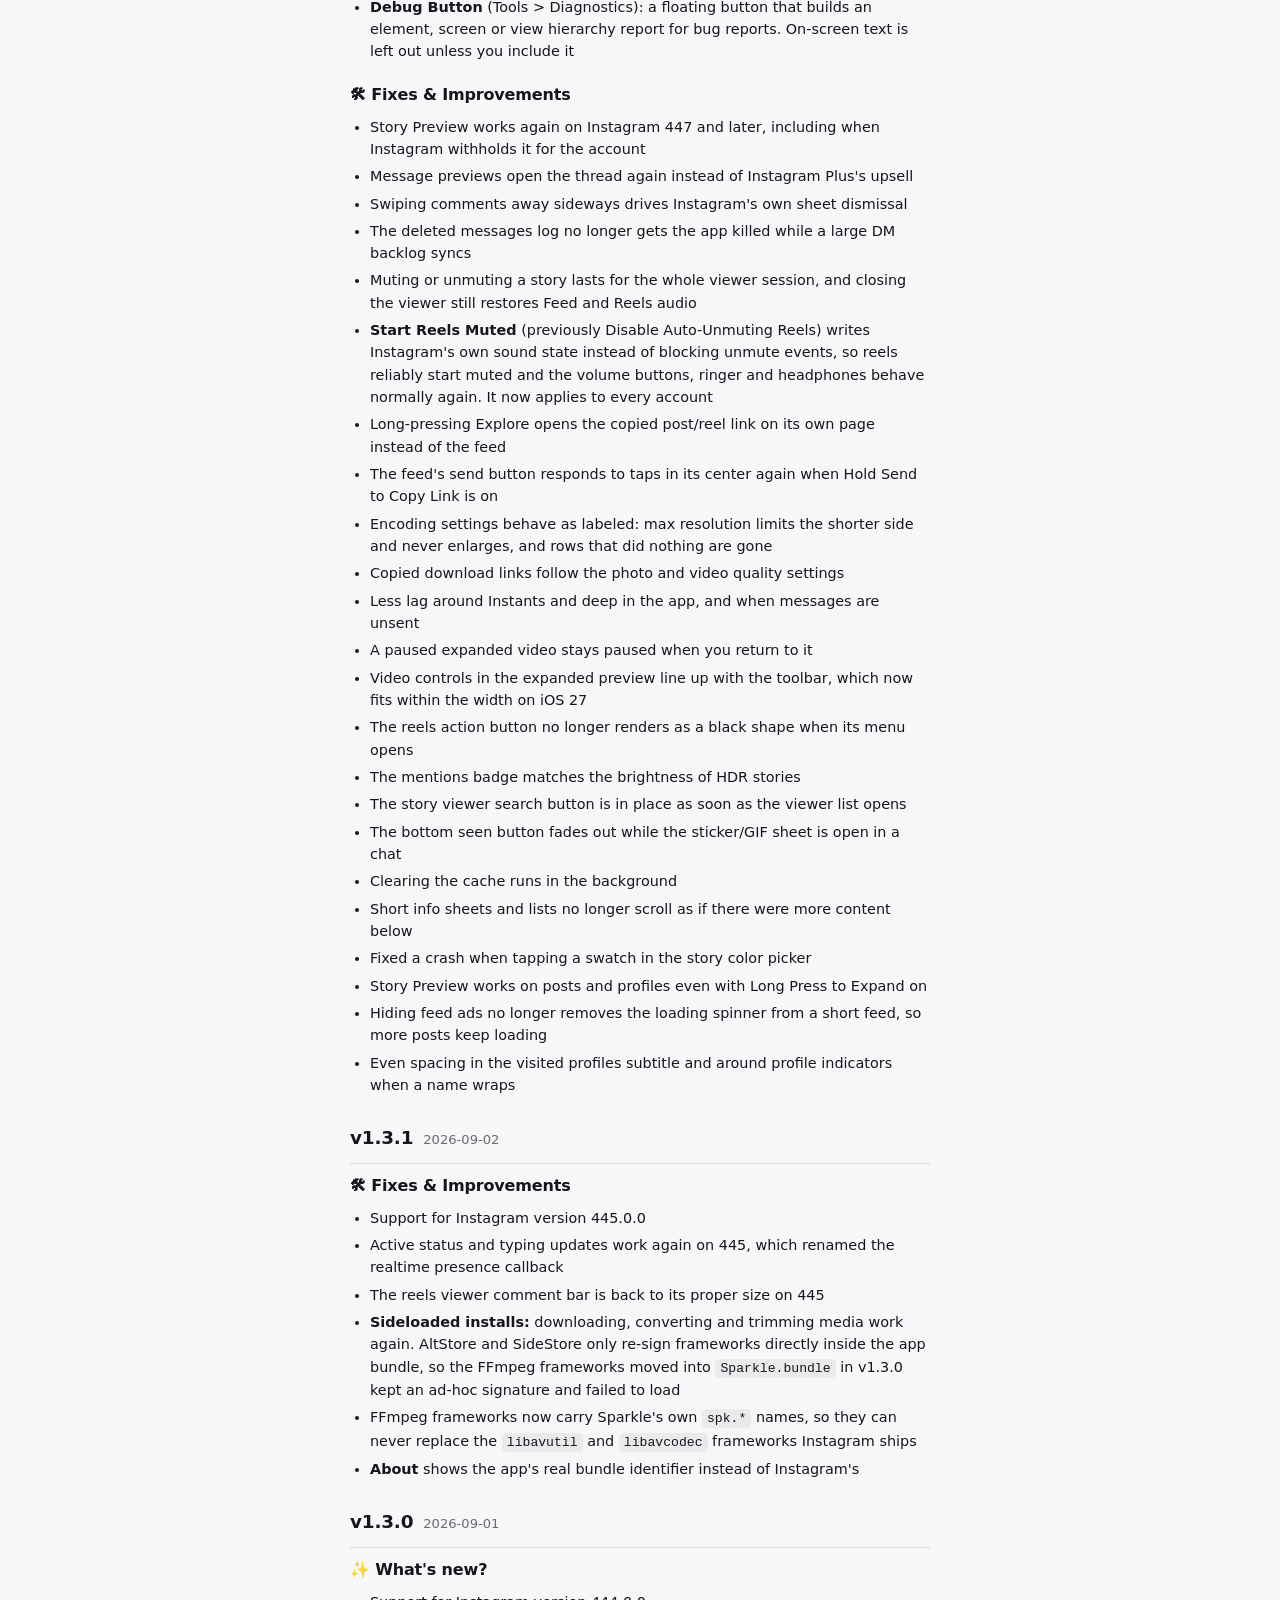
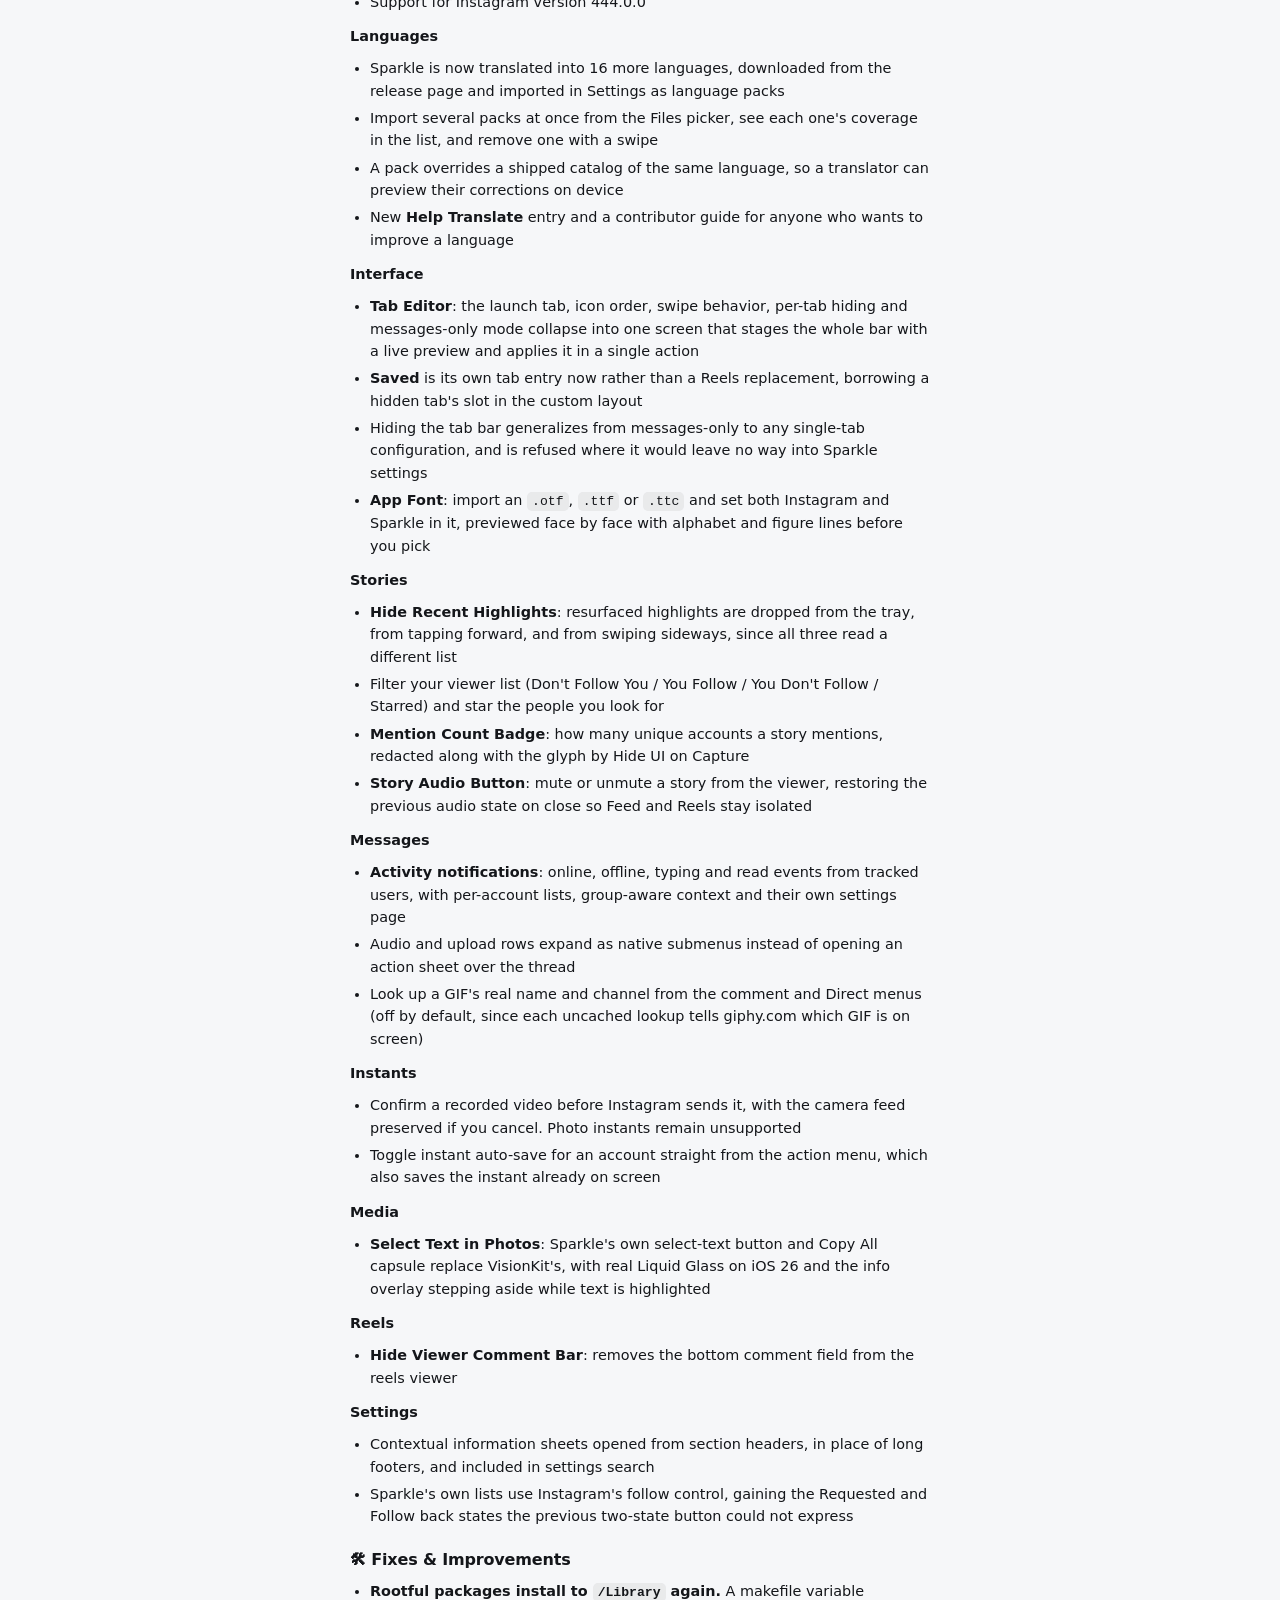
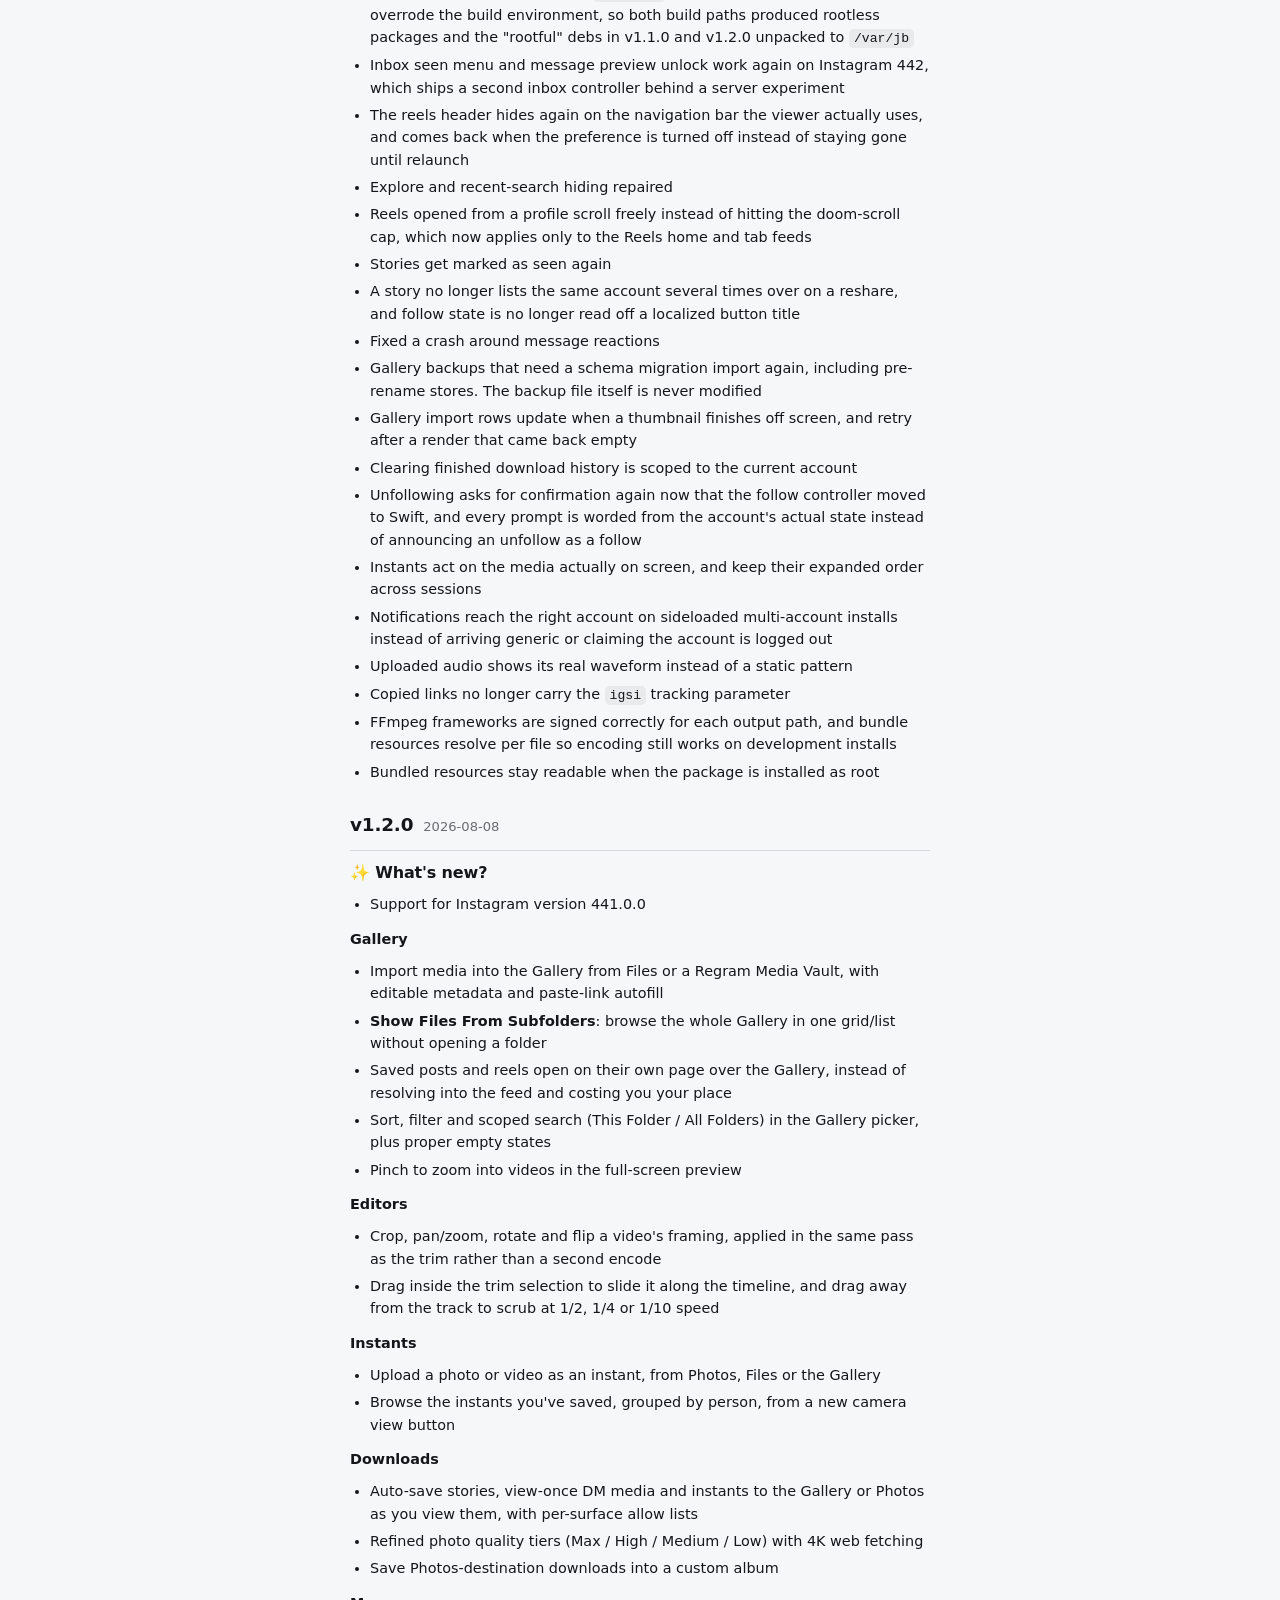
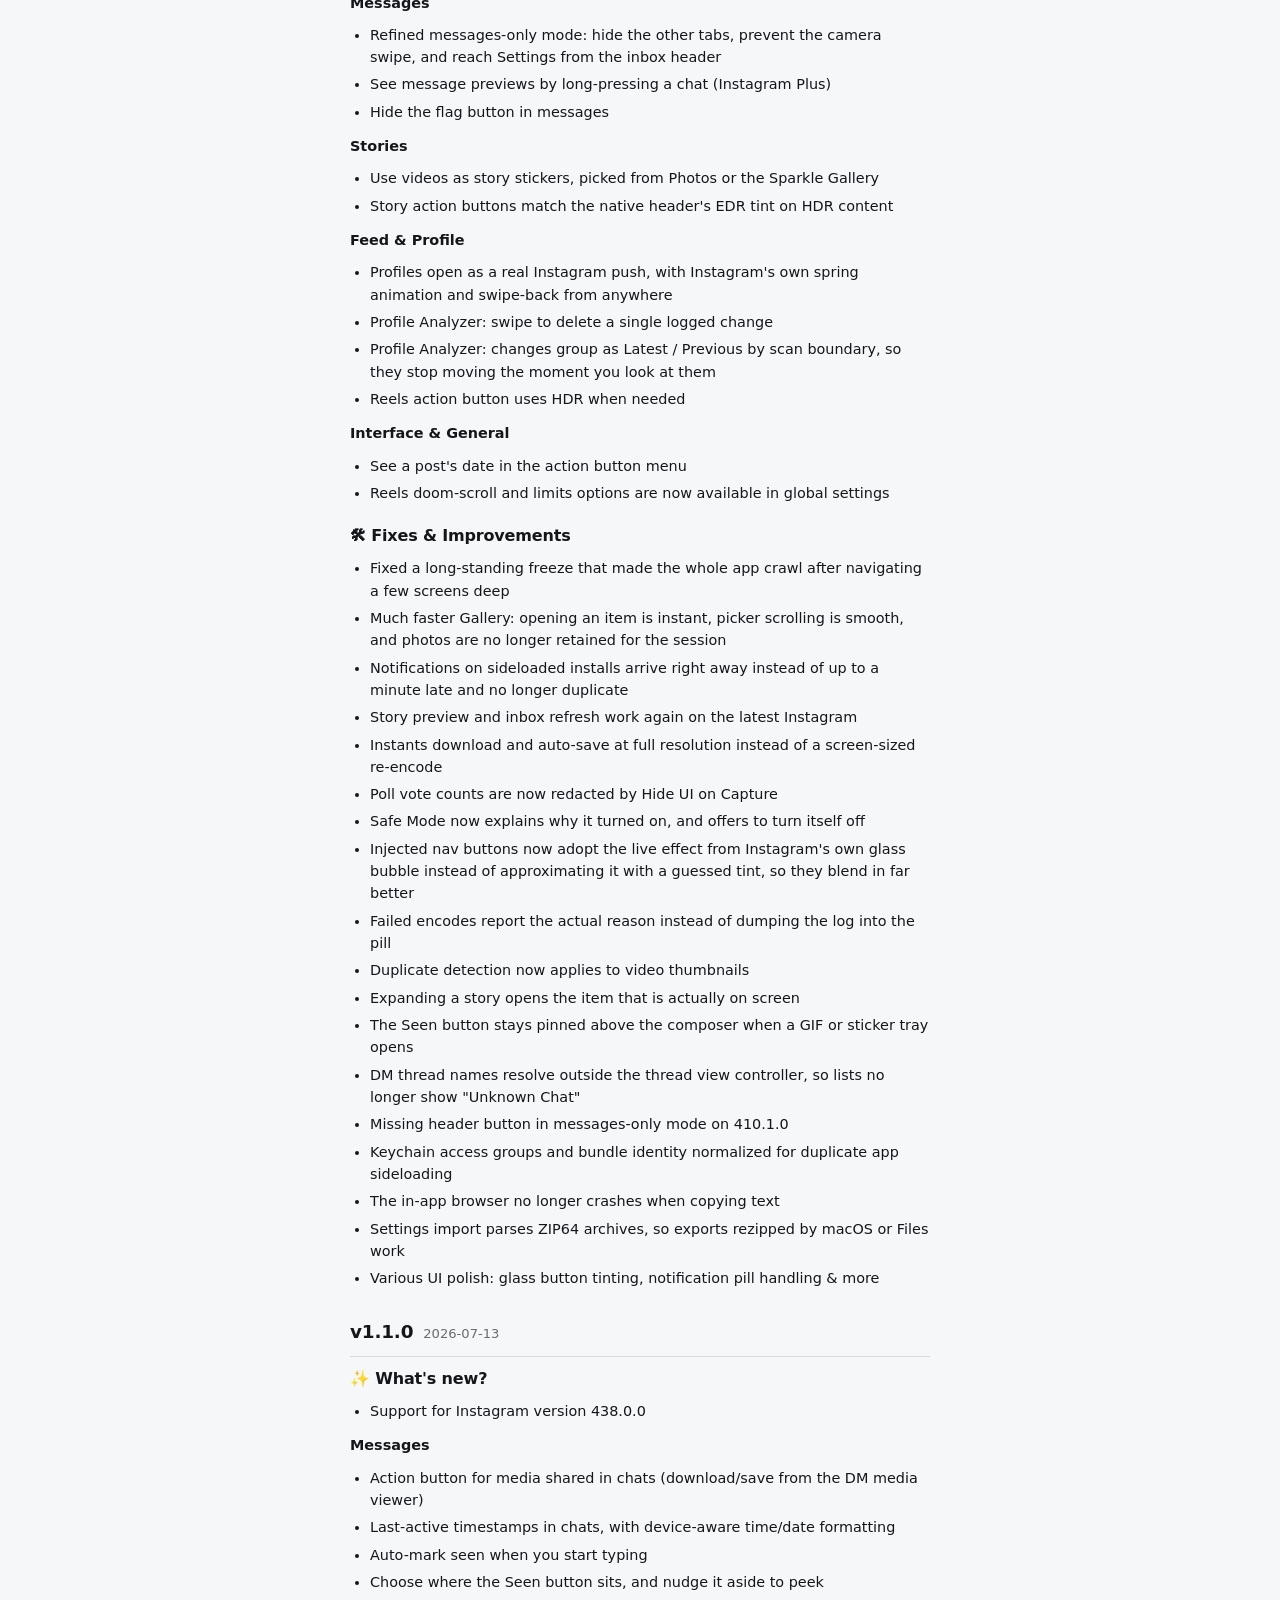
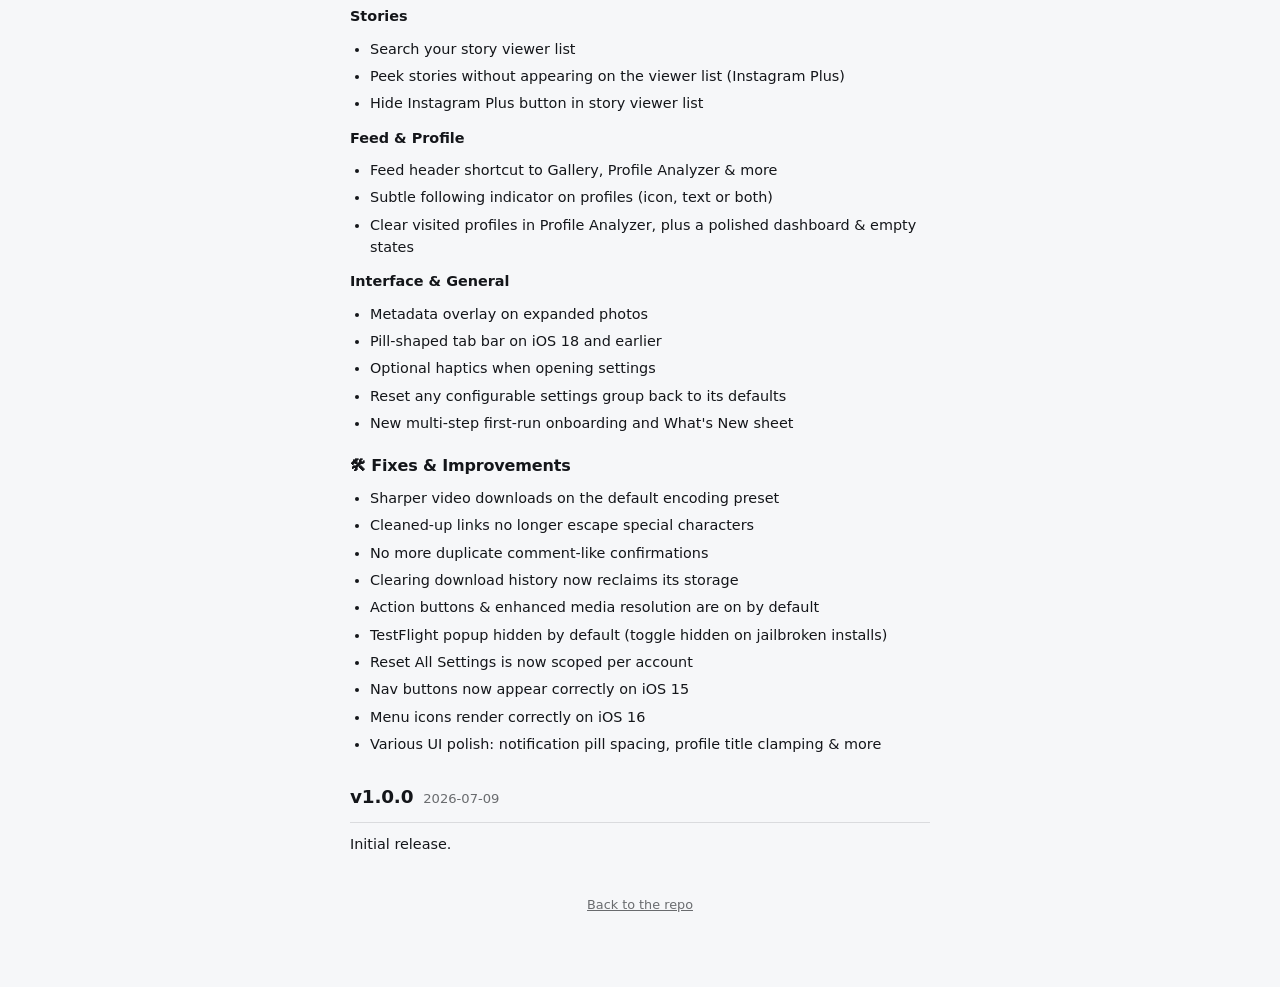
==== commit 904619f9: "chore: publish v1.4.0" ====
--- a/changelog.html
+++ b/changelog.html
@@ -20,9 +20,97 @@
 
   <section class="rel">
     <div class="rel-head">
+      <h2>v1.4.0</h2>
+      <span class="date">2026-09-24</span>
+      <span class="pill">Current</span>
+    </div>
+    <div class="notes">
+<h2>✨ What's new?</h2>
+<ul>
+<li>Support for Instagram version 448.0.0</li>
+</ul>
+<p><strong>Languages</strong></p>
+<ul>
+<li>Download languages from Settings, or import a pack from a file or a link</li>
+<li>Installed packs update themselves when Sparkle updates, so new strings arrive translated</li>
+<li>Eight new languages: Spanish (Latin America), Persian, Filipino, Swiss German, Indonesian, Thai, Traditional Chinese and Lithuanian, for 24 in total</li>
+</ul>
+<p><strong>Stories &amp; Reels</strong></p>
+<ul>
+<li><strong>Playback Controls</strong>: a floating panel to change the speed, scrub and pause, growing out of its button, with Liquid Glass on iOS 26 and later</li>
+<li><strong>Stop Looping Reels</strong>: a reel stops on its last frame with Instagram's own paused state, and plays from the start on the next play</li>
+<li><strong>Manually Mark Seen</strong> becomes Off / On Tap / Toggle. In Toggle, the eye button turns seen receipts on for the rest of the story session</li>
+<li>Optionally confirm before marking a story seen</li>
+<li>Hide the "Audio unavailable" message on stories</li>
+<li>Story hide toggles have their own settings section</li>
+</ul>
+<p><strong>Messages</strong></p>
+<ul>
+<li><strong>Hide Chats</strong>: hidden chats are muted and leave the inbox and every list built from recent conversations, like the share sheet. Hold the inbox title to show them again</li>
+<li><strong>Friends Map location</strong>: choose where friends see you, with a map picker, place search, saved places and an optional Friends Map button</li>
+</ul>
+<p><strong>Instants</strong></p>
+<ul>
+<li><strong>Manually Mark Seen</strong>: Instants stay unseen and in the tray while you watch them, and the eye button releases the one on screen</li>
+<li><strong>Advance on Eye Button</strong>: move on to the next Instant after marking one seen</li>
+<li><strong>Hide Instants in Inbox</strong>: an alternative to the official Hide Instants setting</li>
+</ul>
+<p><strong>General &amp; Interface</strong></p>
+<ul>
+<li><strong>Open Links In</strong>: send links Instagram would open in its own browser to an in-app Safari view or the Safari app, with redirects unwrapped and click-tracking parameters removed</li>
+<li>Links in captions, reel captions and comments are tappable</li>
+<li><strong>Square Grid</strong> for profiles and Explore</li>
+<li><strong>Scroll Edge Style</strong>: Off / Default / Soft / Hard replaces the Progressive Blur toggle, applied live to the top edge only</li>
+<li>The <code>stkn</code> tracking parameter is removed from shared links</li>
+</ul>
+<p><strong>Profile &amp; Reposts</strong></p>
+<ul>
+<li>A <strong>Saved</strong> tab on your own profile</li>
+<li>The reposted bubble's sheet shows the date it was reposted at</li>
+</ul>
+<p><strong>Media &amp; Downloads</strong></p>
+<ul>
+<li>Downloads keep running in the background until the queue drains, including FFmpeg merges and conversions</li>
+<li><strong>Picture in Picture</strong> for expanded videos (off by default)</li>
+<li>Trim, crop and photo edit saves appear in Download History, and every entry shows its real file size</li>
+<li>Select Gallery items with a two-finger drag in list view</li>
+</ul>
+<p><strong>Tools</strong></p>
+<ul>
+<li><strong>Debug Button</strong> (Tools &gt; Diagnostics): a floating button that builds an element, screen or view hierarchy report for bug reports. On-screen text is left out unless you include it</li>
+</ul>
+<h2>🛠 Fixes &amp; Improvements</h2>
+<ul>
+<li>Story Preview works again on Instagram 447 and later, including when Instagram withholds it for the account</li>
+<li>Message previews open the thread again instead of Instagram Plus's upsell</li>
+<li>Swiping comments away sideways drives Instagram's own sheet dismissal</li>
+<li>The deleted messages log no longer gets the app killed while a large DM backlog syncs</li>
+<li>Muting or unmuting a story lasts for the whole viewer session, and closing the viewer still restores Feed and Reels audio</li>
+<li><strong>Start Reels Muted</strong> (previously Disable Auto-Unmuting Reels) writes Instagram's own sound state instead of blocking unmute events, so reels reliably start muted and the volume buttons, ringer and headphones behave normally again. It now applies to every account</li>
+<li>Long-pressing Explore opens the copied post/reel link on its own page instead of the feed</li>
+<li>The feed's send button responds to taps in its center again when Hold Send to Copy Link is on</li>
+<li>Encoding settings behave as labeled: max resolution limits the shorter side and never enlarges, and rows that did nothing are gone</li>
+<li>Copied download links follow the photo and video quality settings</li>
+<li>Less lag around Instants and deep in the app, and when messages are unsent</li>
+<li>A paused expanded video stays paused when you return to it</li>
+<li>Video controls in the expanded preview line up with the toolbar, which now fits within the width on iOS 27</li>
+<li>The reels action button no longer renders as a black shape when its menu opens</li>
+<li>The mentions badge matches the brightness of HDR stories</li>
+<li>The story viewer search button is in place as soon as the viewer list opens</li>
+<li>The bottom seen button fades out while the sticker/GIF sheet is open in a chat</li>
+<li>Clearing the cache runs in the background</li>
+<li>Short info sheets and lists no longer scroll as if there were more content below</li>
+<li>Fixed a crash when tapping a swatch in the story color picker</li>
+<li>Story Preview works on posts and profiles even with Long Press to Expand on</li>
+<li>Hiding feed ads no longer removes the loading spinner from a short feed, so more posts keep loading</li>
+<li>Even spacing in the visited profiles subtitle and around profile indicators when a name wraps</li>
+</ul>
+    </div>
+  </section>
+  <section class="rel">
+    <div class="rel-head">
       <h2>v1.3.1</h2>
       <span class="date">2026-09-02</span>
-      <span class="pill">Current</span>
     </div>
     <div class="notes">
 <h2>🛠 Fixes &amp; Improvements</h2>
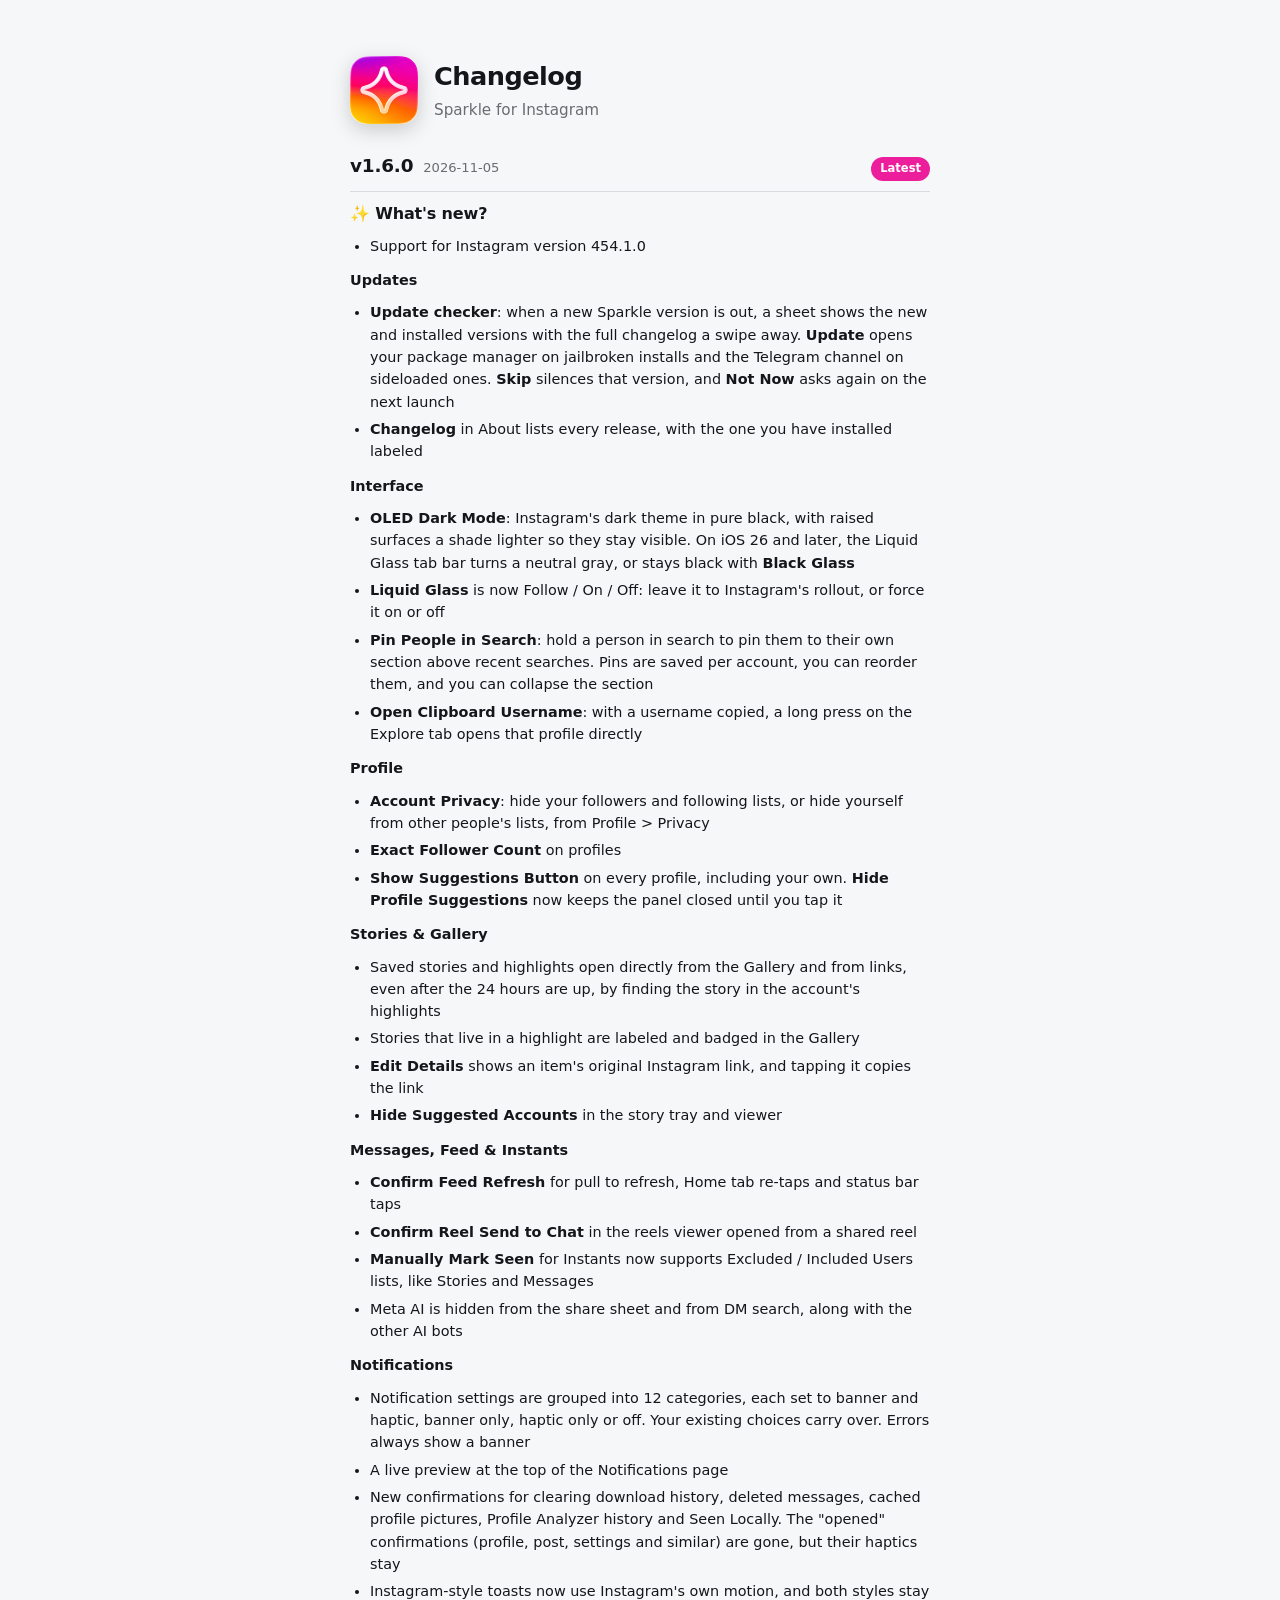
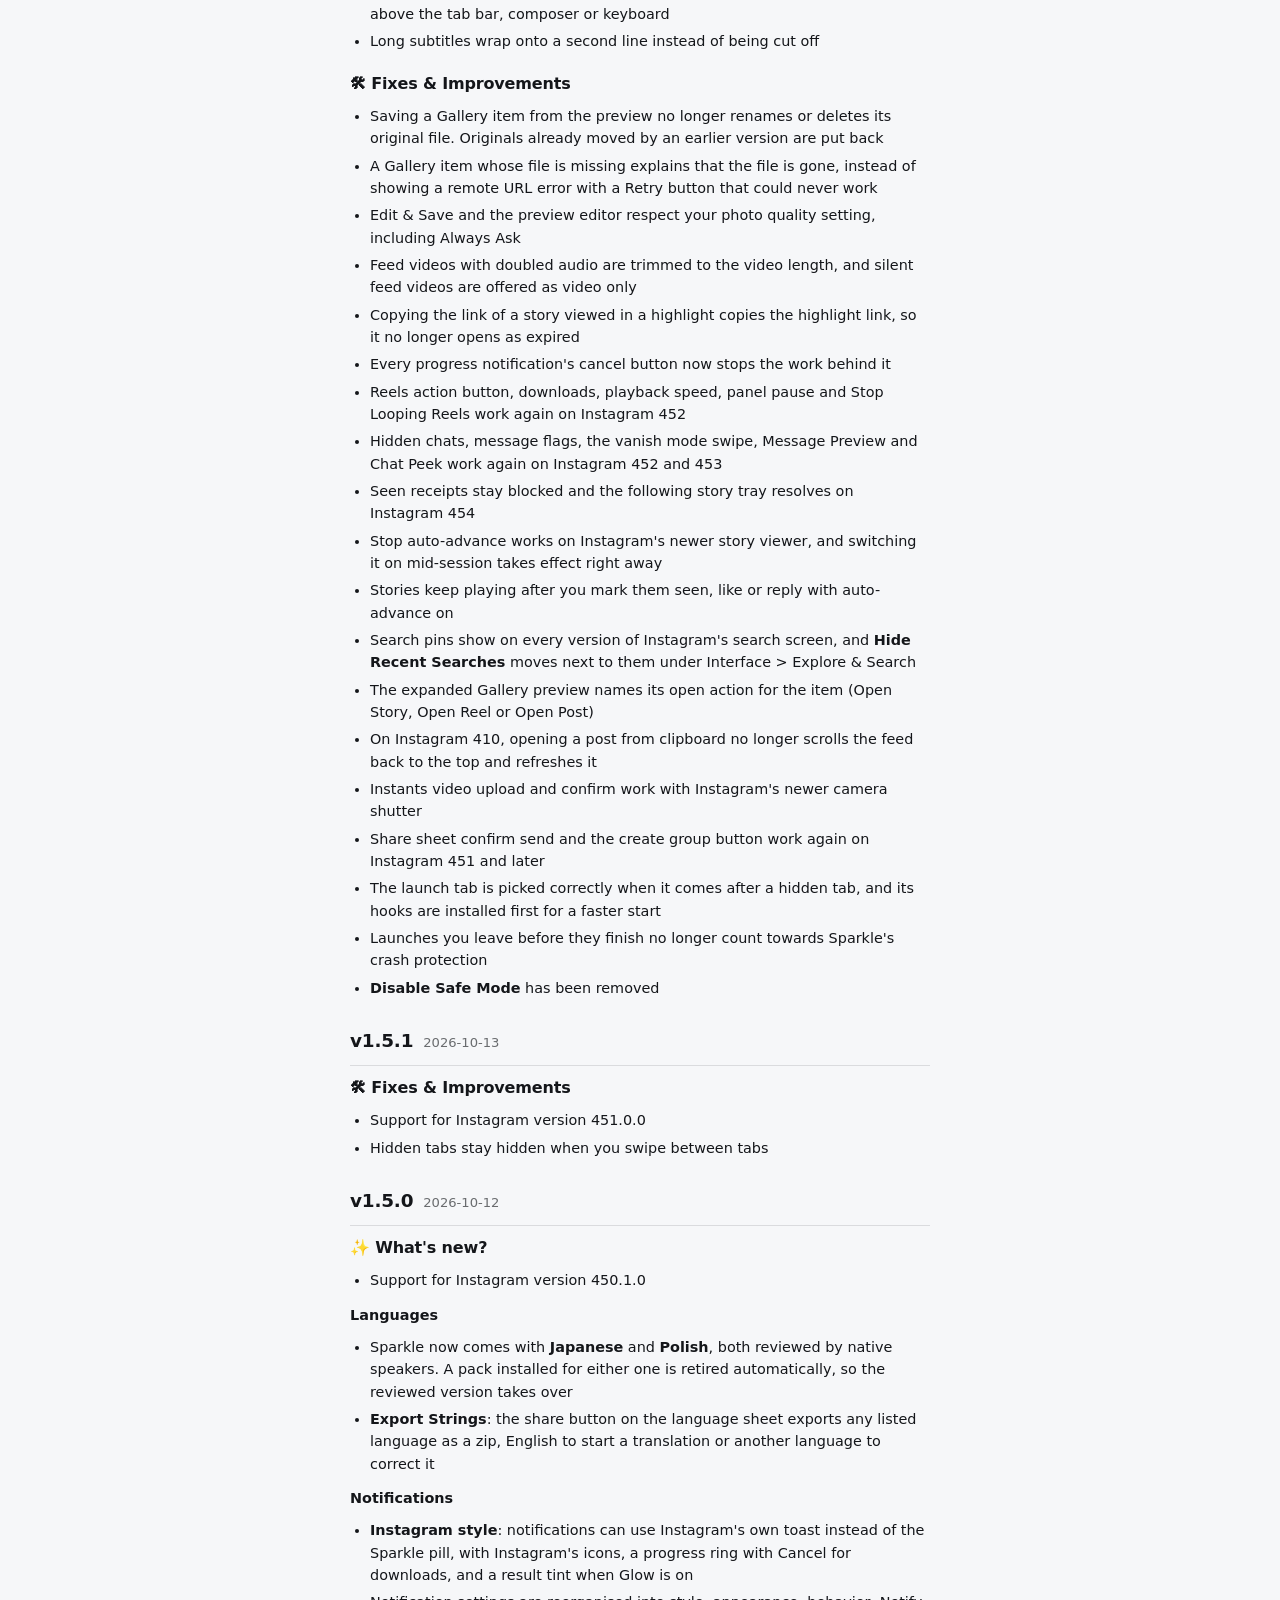
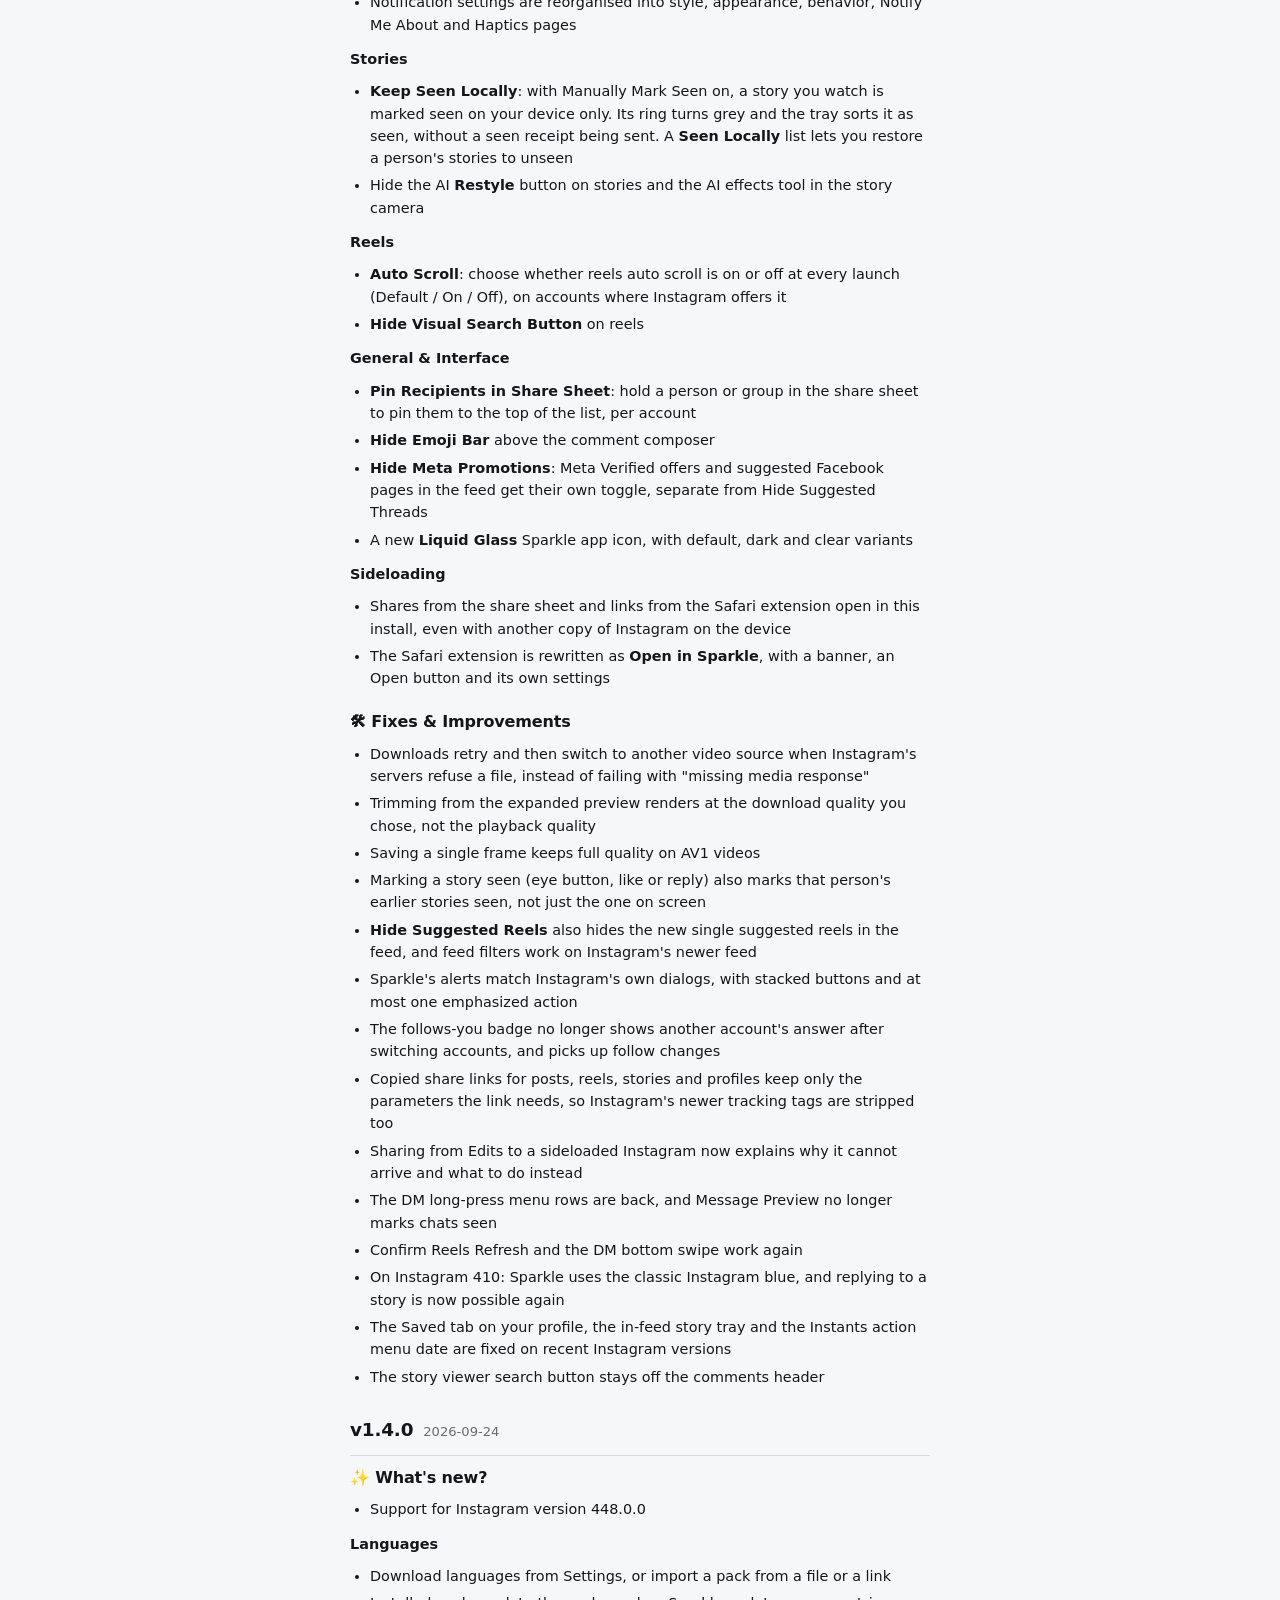
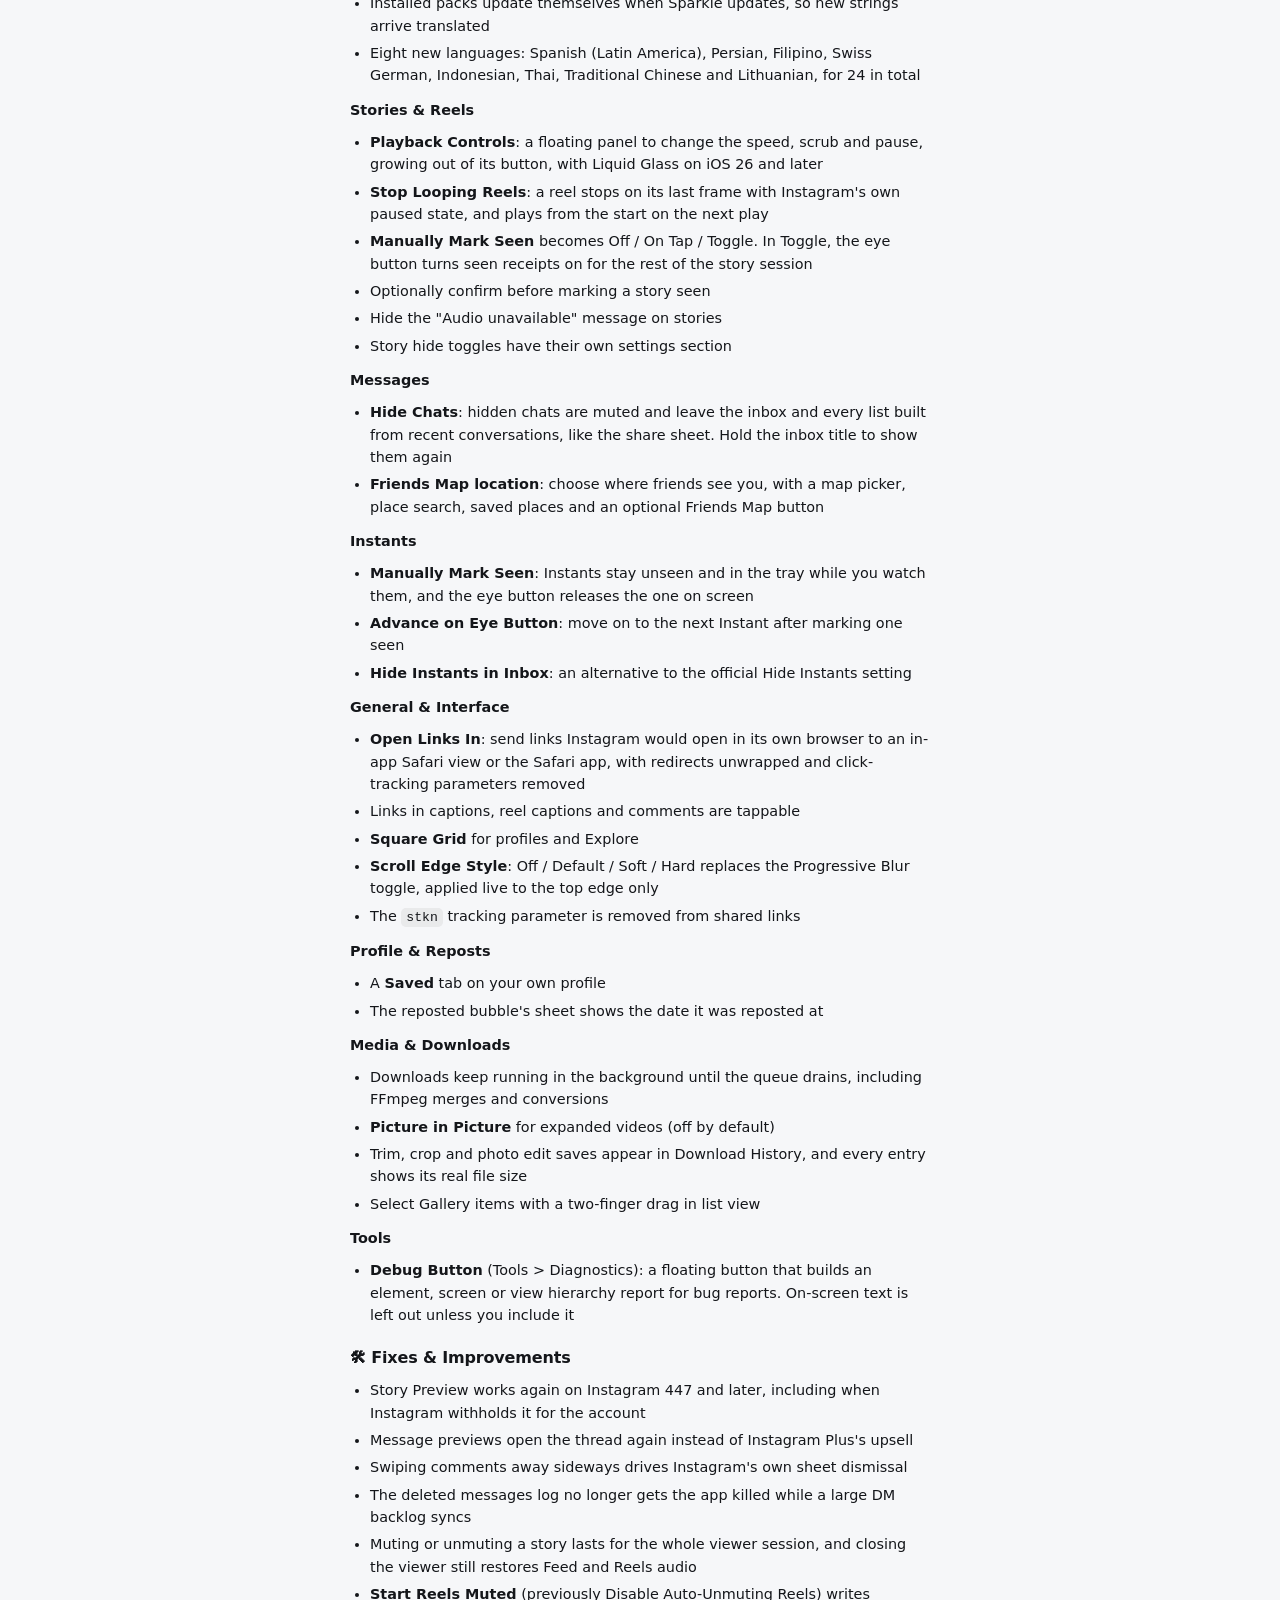
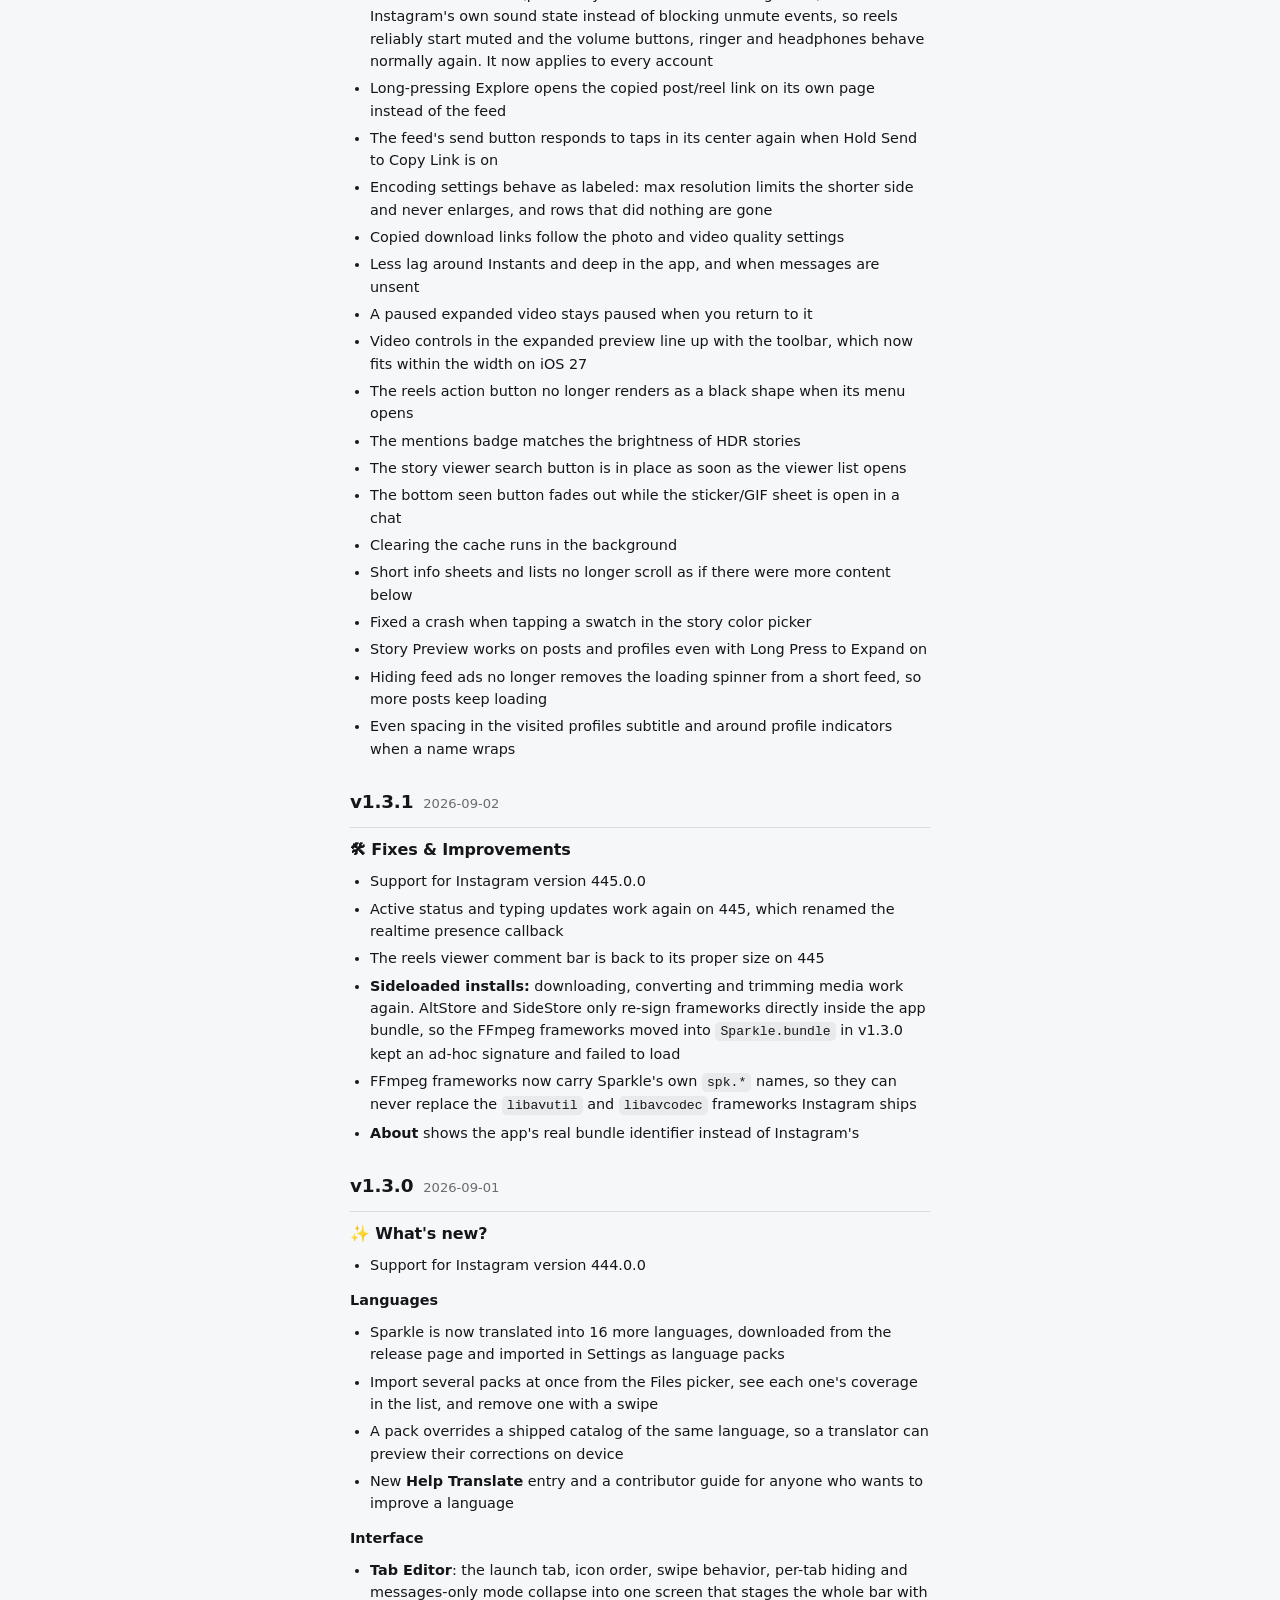
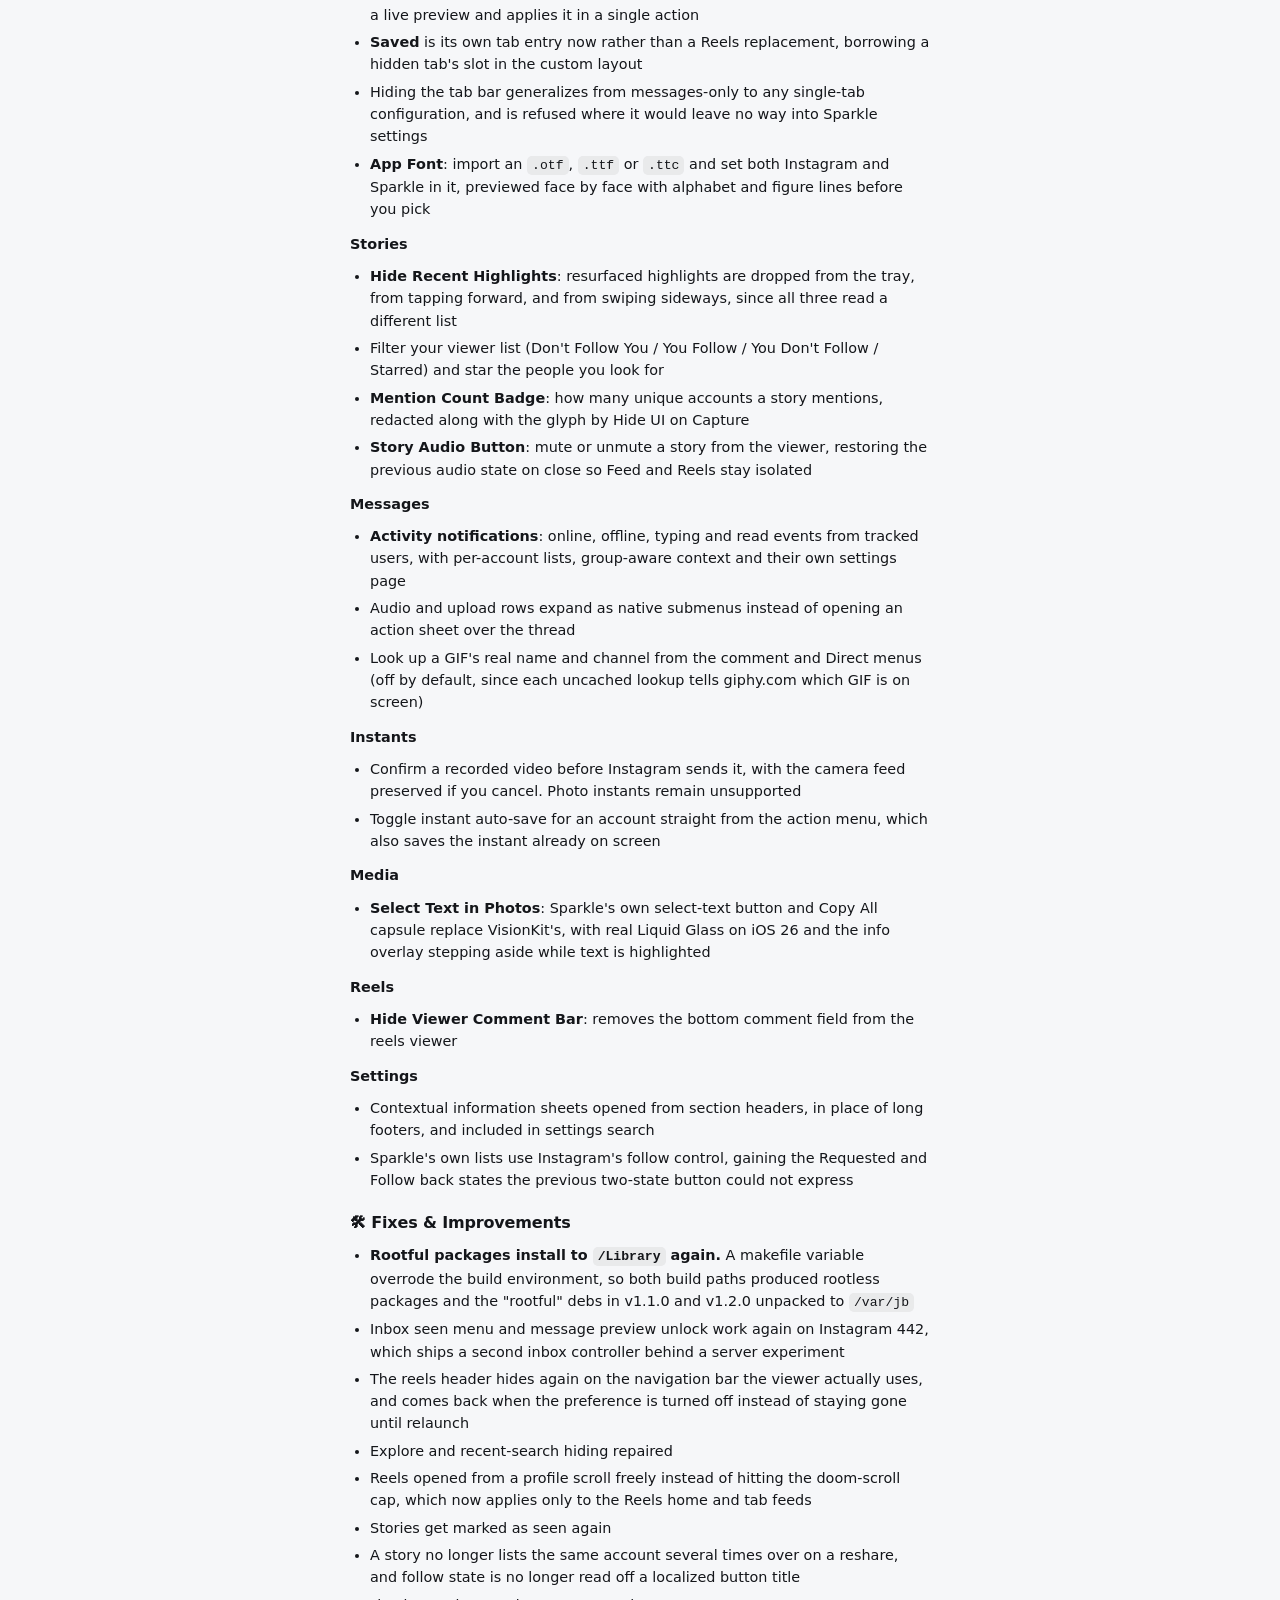
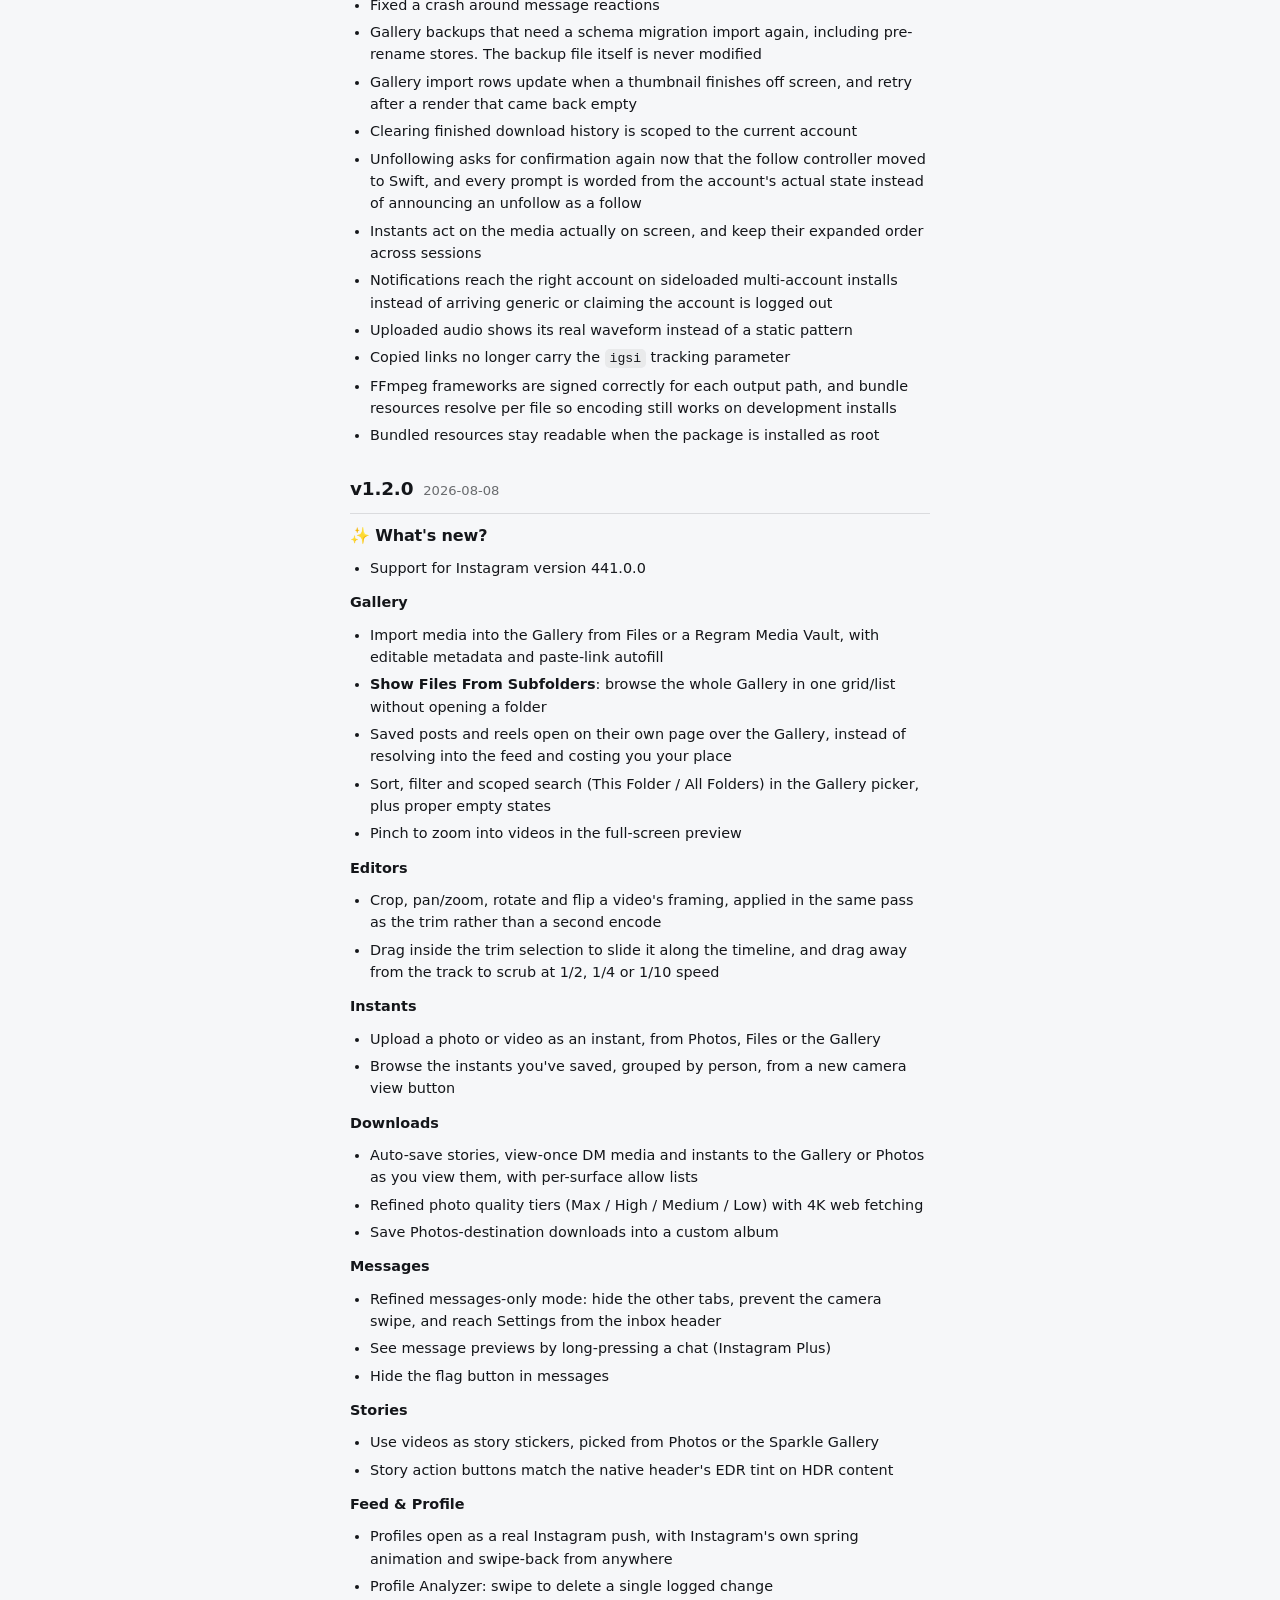
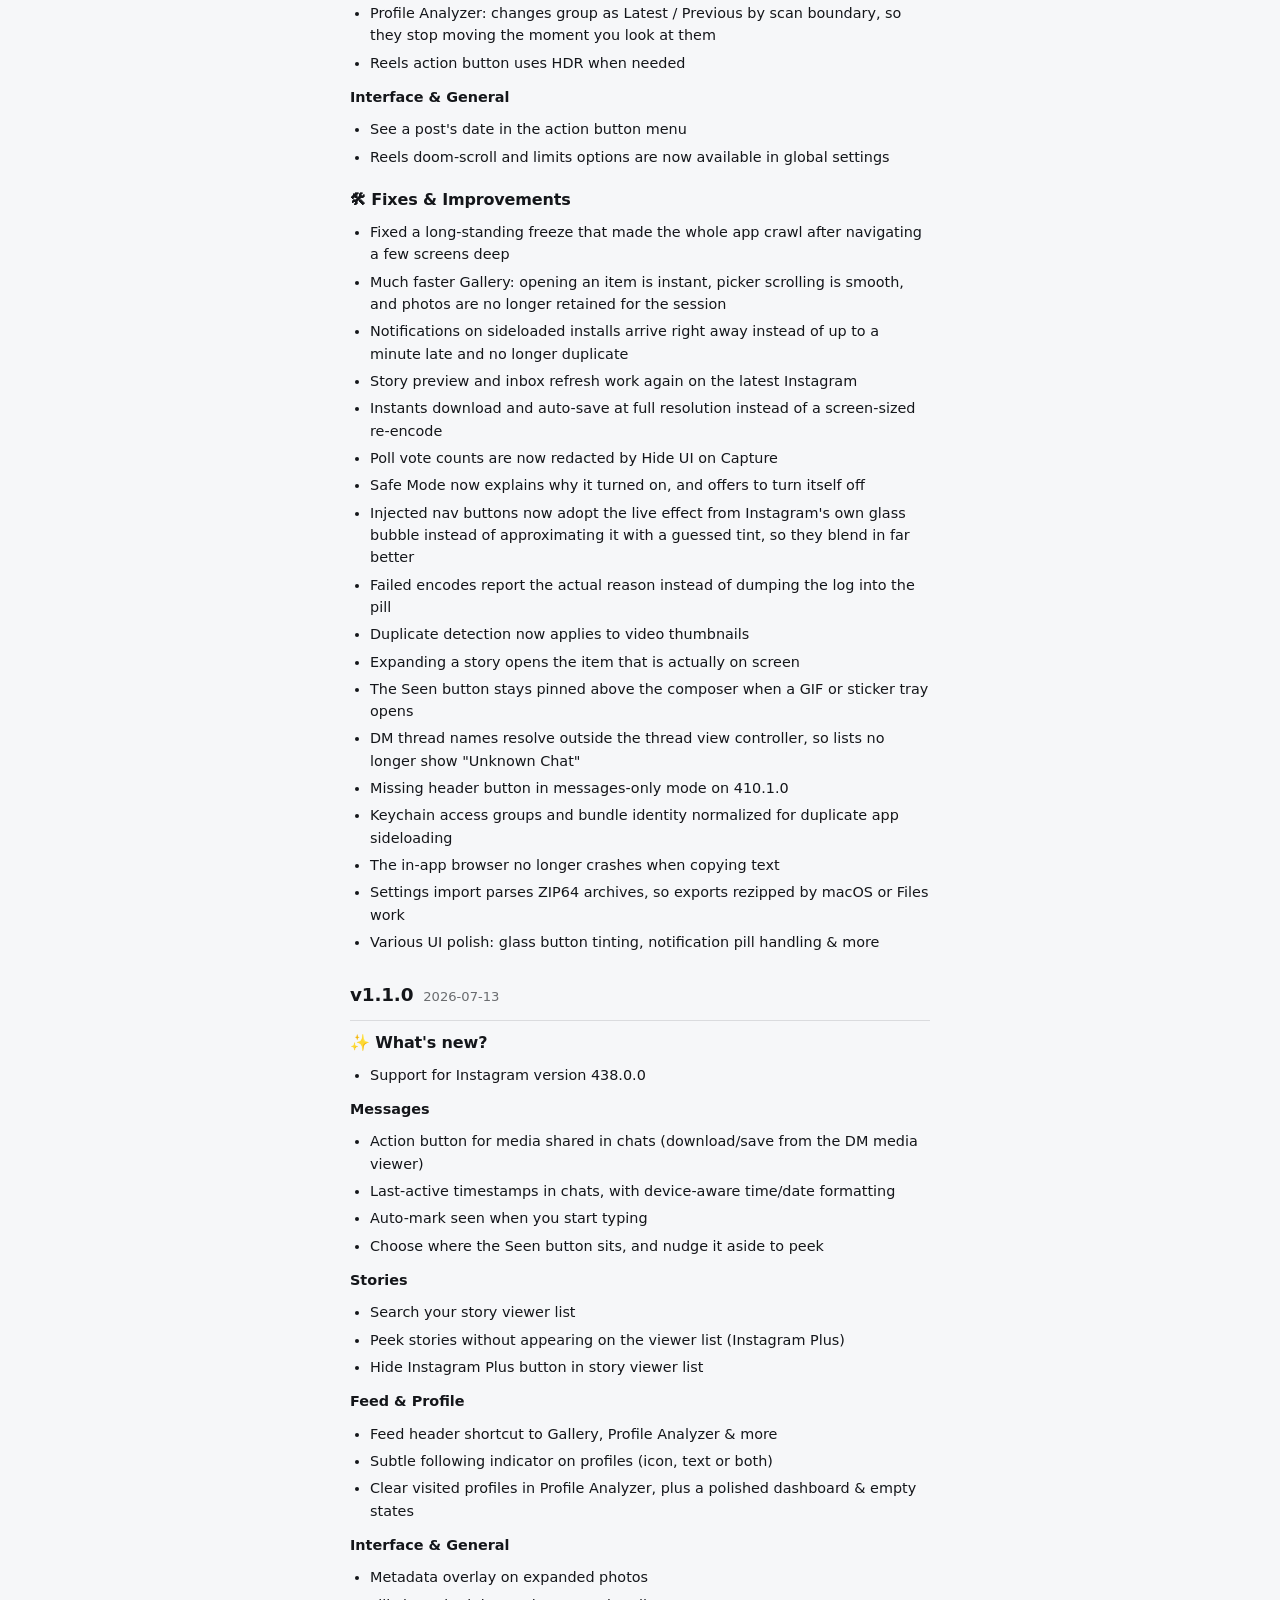
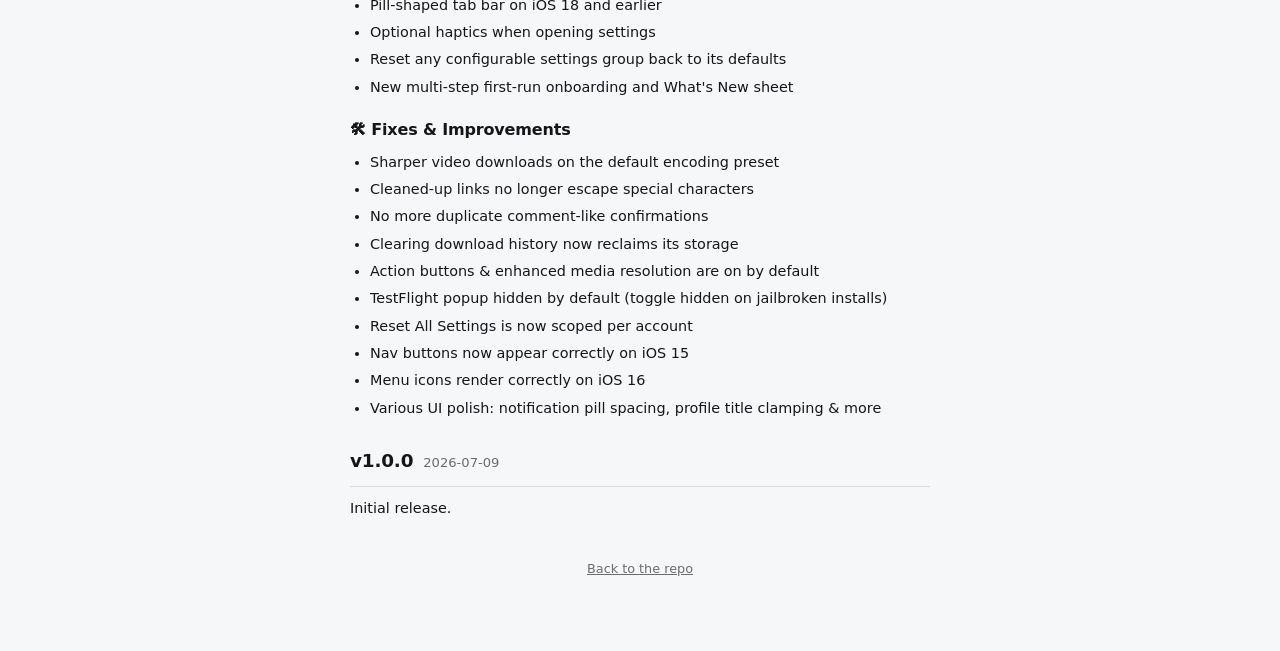
==== commit 537427ac: "chore: publish v1.6.0" ====
--- a/changelog.html
+++ b/changelog.html
@@ -20,9 +20,157 @@
 
   <section class="rel">
     <div class="rel-head">
+      <h2>v1.6.0</h2>
+      <span class="date">2026-11-05</span>
+      <span class="pill">Latest</span>
+    </div>
+    <div class="notes">
+<h2>✨ What's new?</h2>
+<ul>
+<li>Support for Instagram version 454.1.0</li>
+</ul>
+<p><strong>Updates</strong></p>
+<ul>
+<li><strong>Update checker</strong>: when a new Sparkle version is out, a sheet shows the new and installed versions with the full changelog a swipe away. <strong>Update</strong> opens your package manager on jailbroken installs and the Telegram channel on sideloaded ones. <strong>Skip</strong> silences that version, and <strong>Not Now</strong> asks again on the next launch</li>
+<li><strong>Changelog</strong> in About lists every release, with the one you have installed labeled</li>
+</ul>
+<p><strong>Interface</strong></p>
+<ul>
+<li><strong>OLED Dark Mode</strong>: Instagram's dark theme in pure black, with raised surfaces a shade lighter so they stay visible. On iOS 26 and later, the Liquid Glass tab bar turns a neutral gray, or stays black with <strong>Black Glass</strong></li>
+<li><strong>Liquid Glass</strong> is now Follow / On / Off: leave it to Instagram's rollout, or force it on or off</li>
+<li><strong>Pin People in Search</strong>: hold a person in search to pin them to their own section above recent searches. Pins are saved per account, you can reorder them, and you can collapse the section</li>
+<li><strong>Open Clipboard Username</strong>: with a username copied, a long press on the Explore tab opens that profile directly</li>
+</ul>
+<p><strong>Profile</strong></p>
+<ul>
+<li><strong>Account Privacy</strong>: hide your followers and following lists, or hide yourself from other people's lists, from Profile &gt; Privacy</li>
+<li><strong>Exact Follower Count</strong> on profiles</li>
+<li><strong>Show Suggestions Button</strong> on every profile, including your own. <strong>Hide Profile Suggestions</strong> now keeps the panel closed until you tap it</li>
+</ul>
+<p><strong>Stories &amp; Gallery</strong></p>
+<ul>
+<li>Saved stories and highlights open directly from the Gallery and from links, even after the 24 hours are up, by finding the story in the account's highlights</li>
+<li>Stories that live in a highlight are labeled and badged in the Gallery</li>
+<li><strong>Edit Details</strong> shows an item's original Instagram link, and tapping it copies the link</li>
+<li><strong>Hide Suggested Accounts</strong> in the story tray and viewer</li>
+</ul>
+<p><strong>Messages, Feed &amp; Instants</strong></p>
+<ul>
+<li><strong>Confirm Feed Refresh</strong> for pull to refresh, Home tab re-taps and status bar taps</li>
+<li><strong>Confirm Reel Send to Chat</strong> in the reels viewer opened from a shared reel</li>
+<li><strong>Manually Mark Seen</strong> for Instants now supports Excluded / Included Users lists, like Stories and Messages</li>
+<li>Meta AI is hidden from the share sheet and from DM search, along with the other AI bots</li>
+</ul>
+<p><strong>Notifications</strong></p>
+<ul>
+<li>Notification settings are grouped into 12 categories, each set to banner and haptic, banner only, haptic only or off. Your existing choices carry over. Errors always show a banner</li>
+<li>A live preview at the top of the Notifications page</li>
+<li>New confirmations for clearing download history, deleted messages, cached profile pictures, Profile Analyzer history and Seen Locally. The "opened" confirmations (profile, post, settings and similar) are gone, but their haptics stay</li>
+<li>Instagram-style toasts now use Instagram's own motion, and both styles stay above the tab bar, composer or keyboard</li>
+<li>Long subtitles wrap onto a second line instead of being cut off</li>
+</ul>
+<h2>🛠 Fixes &amp; Improvements</h2>
+<ul>
+<li>Saving a Gallery item from the preview no longer renames or deletes its original file. Originals already moved by an earlier version are put back</li>
+<li>A Gallery item whose file is missing explains that the file is gone, instead of showing a remote URL error with a Retry button that could never work</li>
+<li>Edit &amp; Save and the preview editor respect your photo quality setting, including Always Ask</li>
+<li>Feed videos with doubled audio are trimmed to the video length, and silent feed videos are offered as video only</li>
+<li>Copying the link of a story viewed in a highlight copies the highlight link, so it no longer opens as expired</li>
+<li>Every progress notification's cancel button now stops the work behind it</li>
+<li>Reels action button, downloads, playback speed, panel pause and Stop Looping Reels work again on Instagram 452</li>
+<li>Hidden chats, message flags, the vanish mode swipe, Message Preview and Chat Peek work again on Instagram 452 and 453</li>
+<li>Seen receipts stay blocked and the following story tray resolves on Instagram 454</li>
+<li>Stop auto-advance works on Instagram's newer story viewer, and switching it on mid-session takes effect right away</li>
+<li>Stories keep playing after you mark them seen, like or reply with auto-advance on</li>
+<li>Search pins show on every version of Instagram's search screen, and <strong>Hide Recent Searches</strong> moves next to them under Interface &gt; Explore &amp; Search</li>
+<li>The expanded Gallery preview names its open action for the item (Open Story, Open Reel or Open Post)</li>
+<li>On Instagram 410, opening a post from clipboard no longer scrolls the feed back to the top and refreshes it</li>
+<li>Instants video upload and confirm work with Instagram's newer camera shutter</li>
+<li>Share sheet confirm send and the create group button work again on Instagram 451 and later</li>
+<li>The launch tab is picked correctly when it comes after a hidden tab, and its hooks are installed first for a faster start</li>
+<li>Launches you leave before they finish no longer count towards Sparkle's crash protection</li>
+<li><strong>Disable Safe Mode</strong> has been removed</li>
+</ul>
+    </div>
+  </section>
+  <section class="rel">
+    <div class="rel-head">
+      <h2>v1.5.1</h2>
+      <span class="date">2026-10-13</span>
+    </div>
+    <div class="notes">
+<h2>🛠 Fixes &amp; Improvements</h2>
+<ul>
+<li>Support for Instagram version 451.0.0</li>
+<li>Hidden tabs stay hidden when you swipe between tabs</li>
+</ul>
+    </div>
+  </section>
+  <section class="rel">
+    <div class="rel-head">
+      <h2>v1.5.0</h2>
+      <span class="date">2026-10-12</span>
+    </div>
+    <div class="notes">
+<h2>✨ What's new?</h2>
+<ul>
+<li>Support for Instagram version 450.1.0</li>
+</ul>
+<p><strong>Languages</strong></p>
+<ul>
+<li>Sparkle now comes with <strong>Japanese</strong> and <strong>Polish</strong>, both reviewed by native speakers. A pack installed for either one is retired automatically, so the reviewed version takes over</li>
+<li><strong>Export Strings</strong>: the share button on the language sheet exports any listed language as a zip, English to start a translation or another language to correct it</li>
+</ul>
+<p><strong>Notifications</strong></p>
+<ul>
+<li><strong>Instagram style</strong>: notifications can use Instagram's own toast instead of the Sparkle pill, with Instagram's icons, a progress ring with Cancel for downloads, and a result tint when Glow is on</li>
+<li>Notification settings are reorganised into style, appearance, behavior, Notify Me About and Haptics pages</li>
+</ul>
+<p><strong>Stories</strong></p>
+<ul>
+<li><strong>Keep Seen Locally</strong>: with Manually Mark Seen on, a story you watch is marked seen on your device only. Its ring turns grey and the tray sorts it as seen, without a seen receipt being sent. A <strong>Seen Locally</strong> list lets you restore a person's stories to unseen</li>
+<li>Hide the AI <strong>Restyle</strong> button on stories and the AI effects tool in the story camera</li>
+</ul>
+<p><strong>Reels</strong></p>
+<ul>
+<li><strong>Auto Scroll</strong>: choose whether reels auto scroll is on or off at every launch (Default / On / Off), on accounts where Instagram offers it</li>
+<li><strong>Hide Visual Search Button</strong> on reels</li>
+</ul>
+<p><strong>General &amp; Interface</strong></p>
+<ul>
+<li><strong>Pin Recipients in Share Sheet</strong>: hold a person or group in the share sheet to pin them to the top of the list, per account</li>
+<li><strong>Hide Emoji Bar</strong> above the comment composer</li>
+<li><strong>Hide Meta Promotions</strong>: Meta Verified offers and suggested Facebook pages in the feed get their own toggle, separate from Hide Suggested Threads</li>
+<li>A new <strong>Liquid Glass</strong> Sparkle app icon, with default, dark and clear variants</li>
+</ul>
+<p><strong>Sideloading</strong></p>
+<ul>
+<li>Shares from the share sheet and links from the Safari extension open in this install, even with another copy of Instagram on the device</li>
+<li>The Safari extension is rewritten as <strong>Open in Sparkle</strong>, with a banner, an Open button and its own settings</li>
+</ul>
+<h2>🛠 Fixes &amp; Improvements</h2>
+<ul>
+<li>Downloads retry and then switch to another video source when Instagram's servers refuse a file, instead of failing with "missing media response"</li>
+<li>Trimming from the expanded preview renders at the download quality you chose, not the playback quality</li>
+<li>Saving a single frame keeps full quality on AV1 videos</li>
+<li>Marking a story seen (eye button, like or reply) also marks that person's earlier stories seen, not just the one on screen</li>
+<li><strong>Hide Suggested Reels</strong> also hides the new single suggested reels in the feed, and feed filters work on Instagram's newer feed</li>
+<li>Sparkle's alerts match Instagram's own dialogs, with stacked buttons and at most one emphasized action</li>
+<li>The follows-you badge no longer shows another account's answer after switching accounts, and picks up follow changes</li>
+<li>Copied share links for posts, reels, stories and profiles keep only the parameters the link needs, so Instagram's newer tracking tags are stripped too</li>
+<li>Sharing from Edits to a sideloaded Instagram now explains why it cannot arrive and what to do instead</li>
+<li>The DM long-press menu rows are back, and Message Preview no longer marks chats seen</li>
+<li>Confirm Reels Refresh and the DM bottom swipe work again</li>
+<li>On Instagram 410: Sparkle uses the classic Instagram blue, and replying to a story is now possible again</li>
+<li>The Saved tab on your profile, the in-feed story tray and the Instants action menu date are fixed on recent Instagram versions</li>
+<li>The story viewer search button stays off the comments header</li>
+</ul>
+    </div>
+  </section>
+  <section class="rel">
+    <div class="rel-head">
       <h2>v1.4.0</h2>
       <span class="date">2026-09-24</span>
-      <span class="pill">Current</span>
     </div>
     <div class="notes">
 <h2>✨ What's new?</h2>
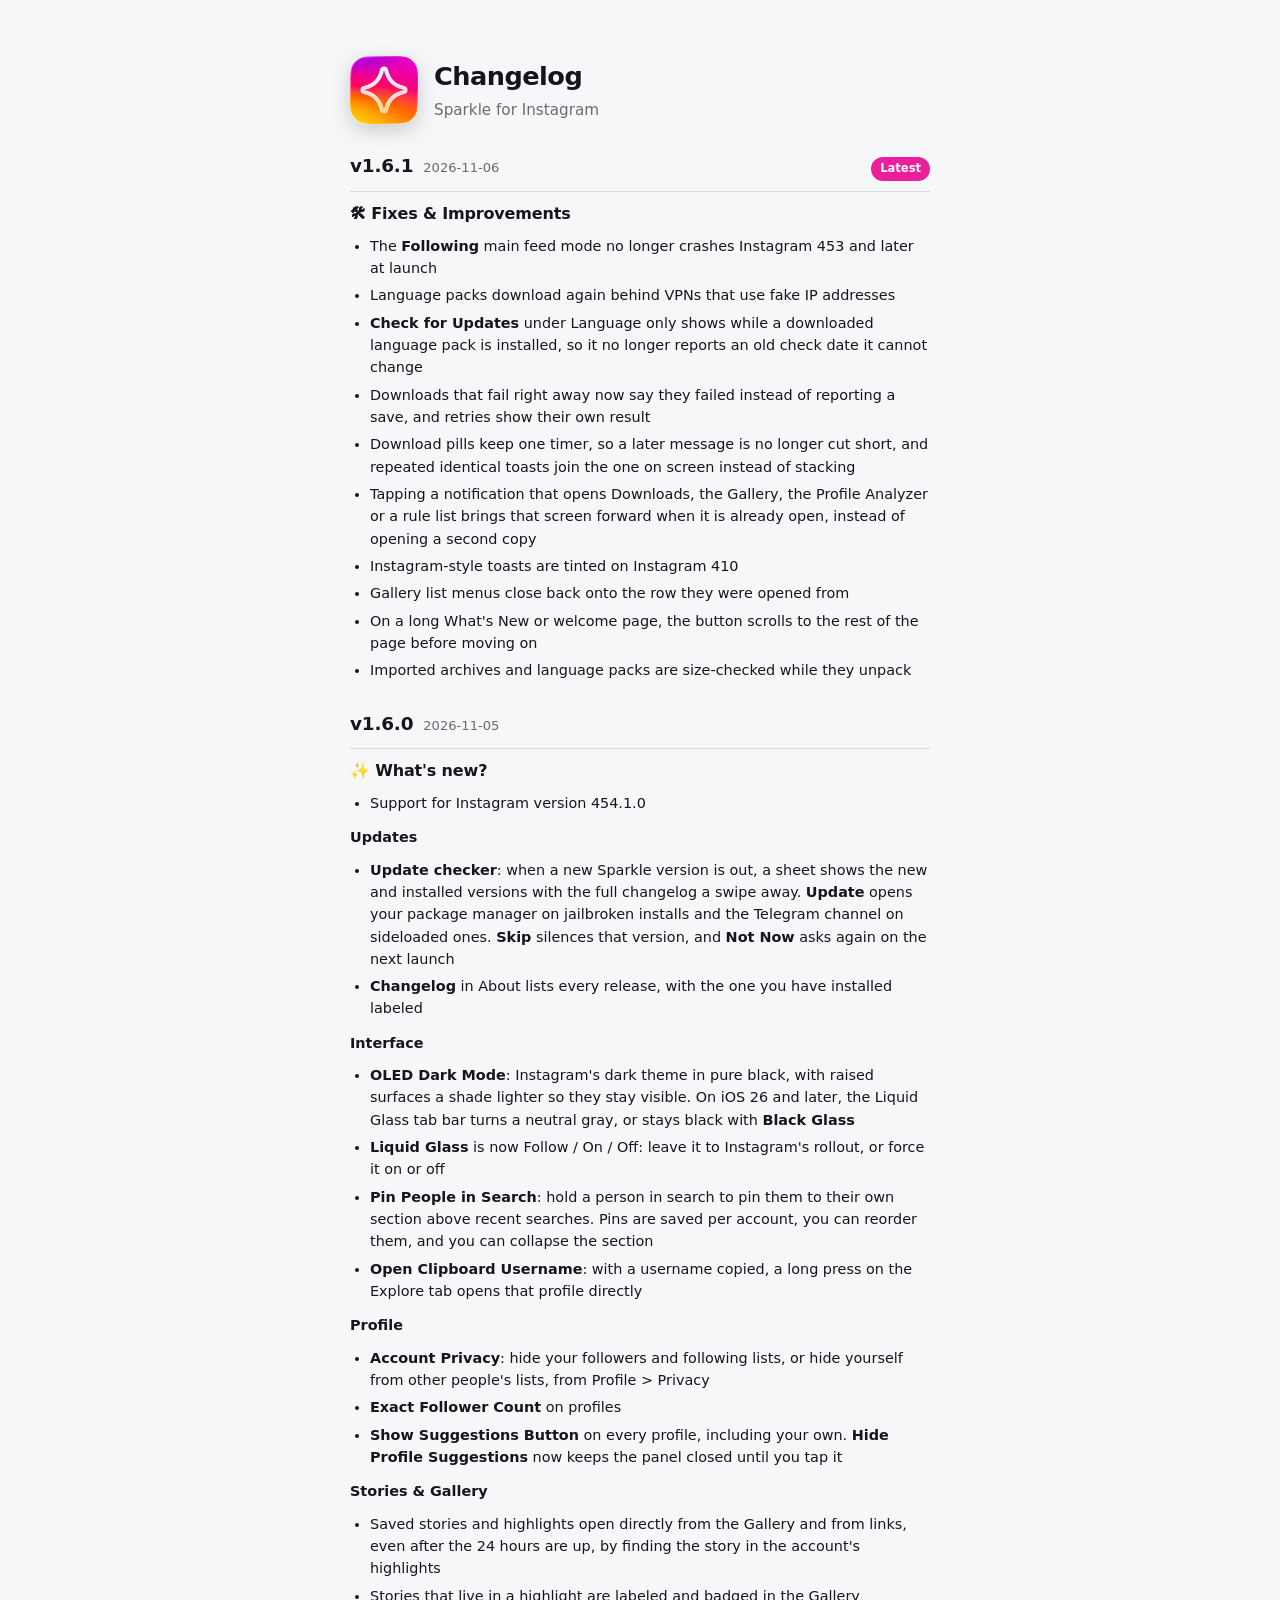
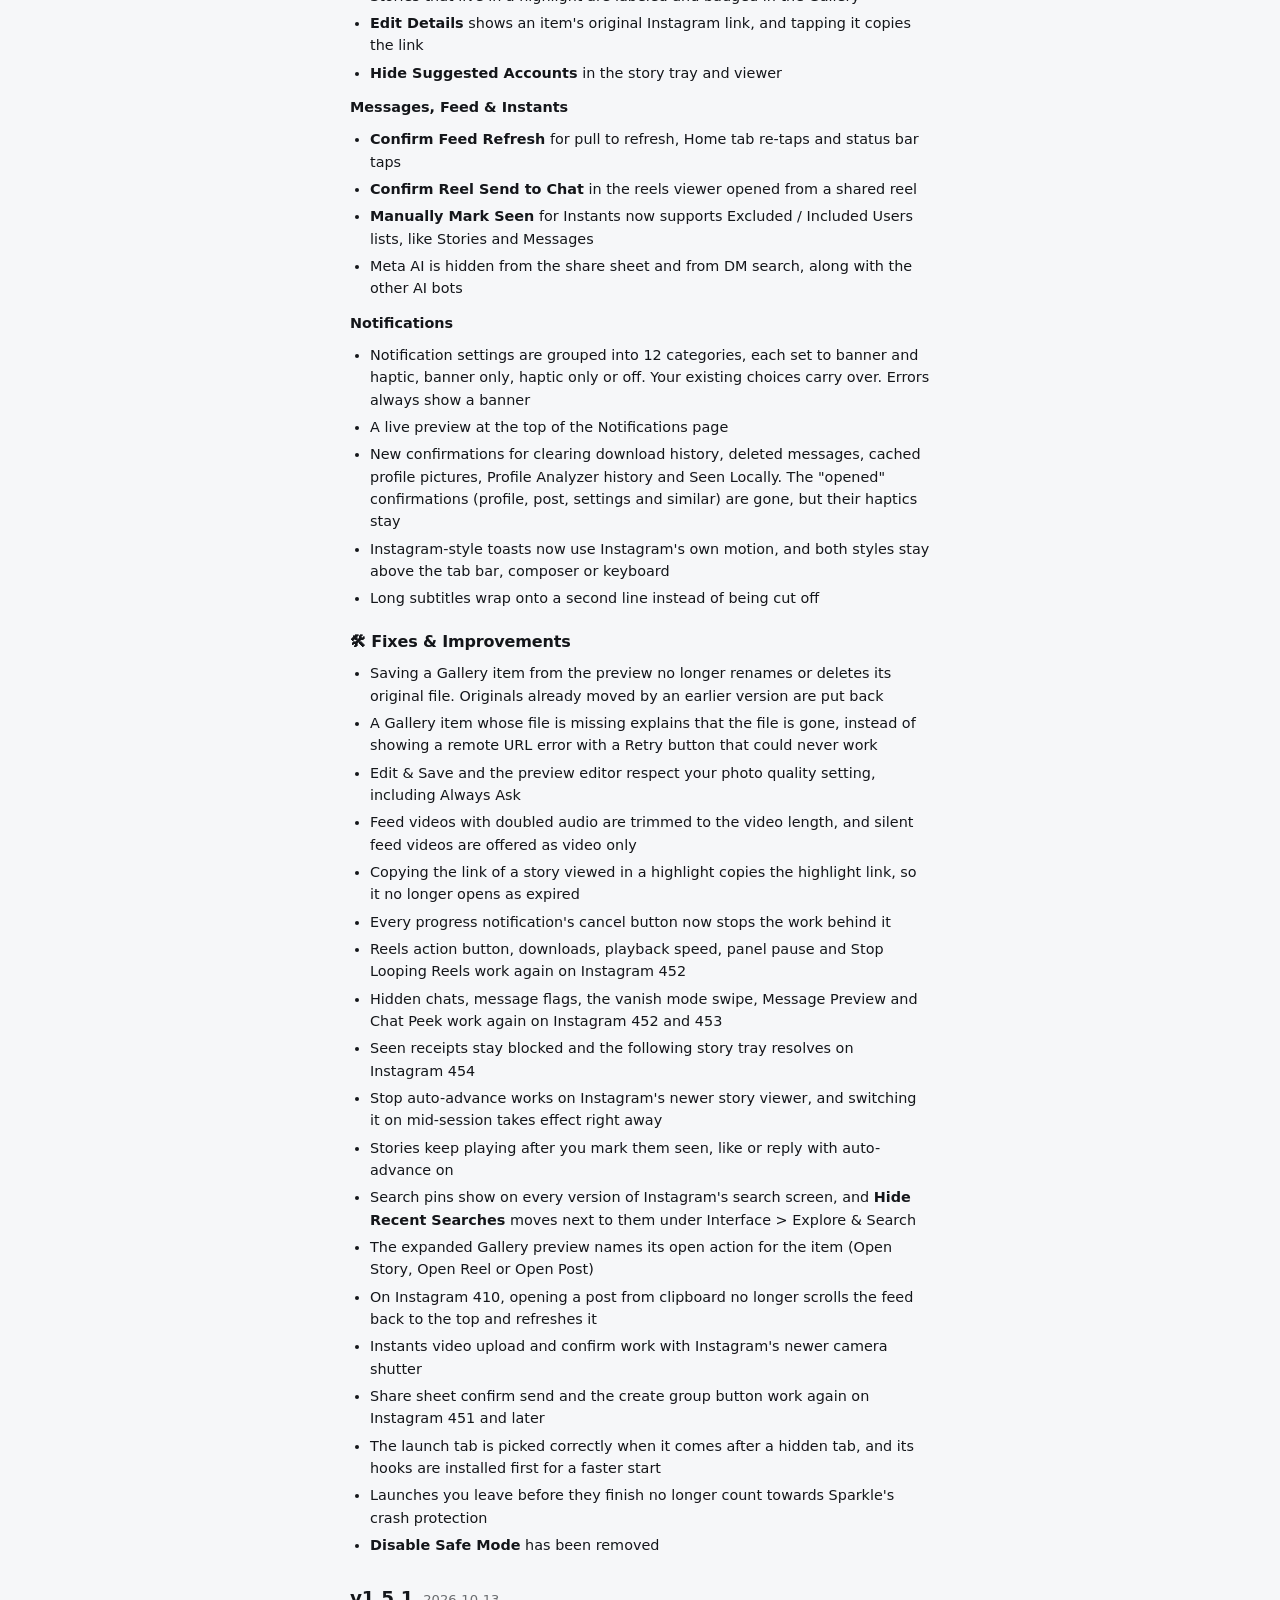
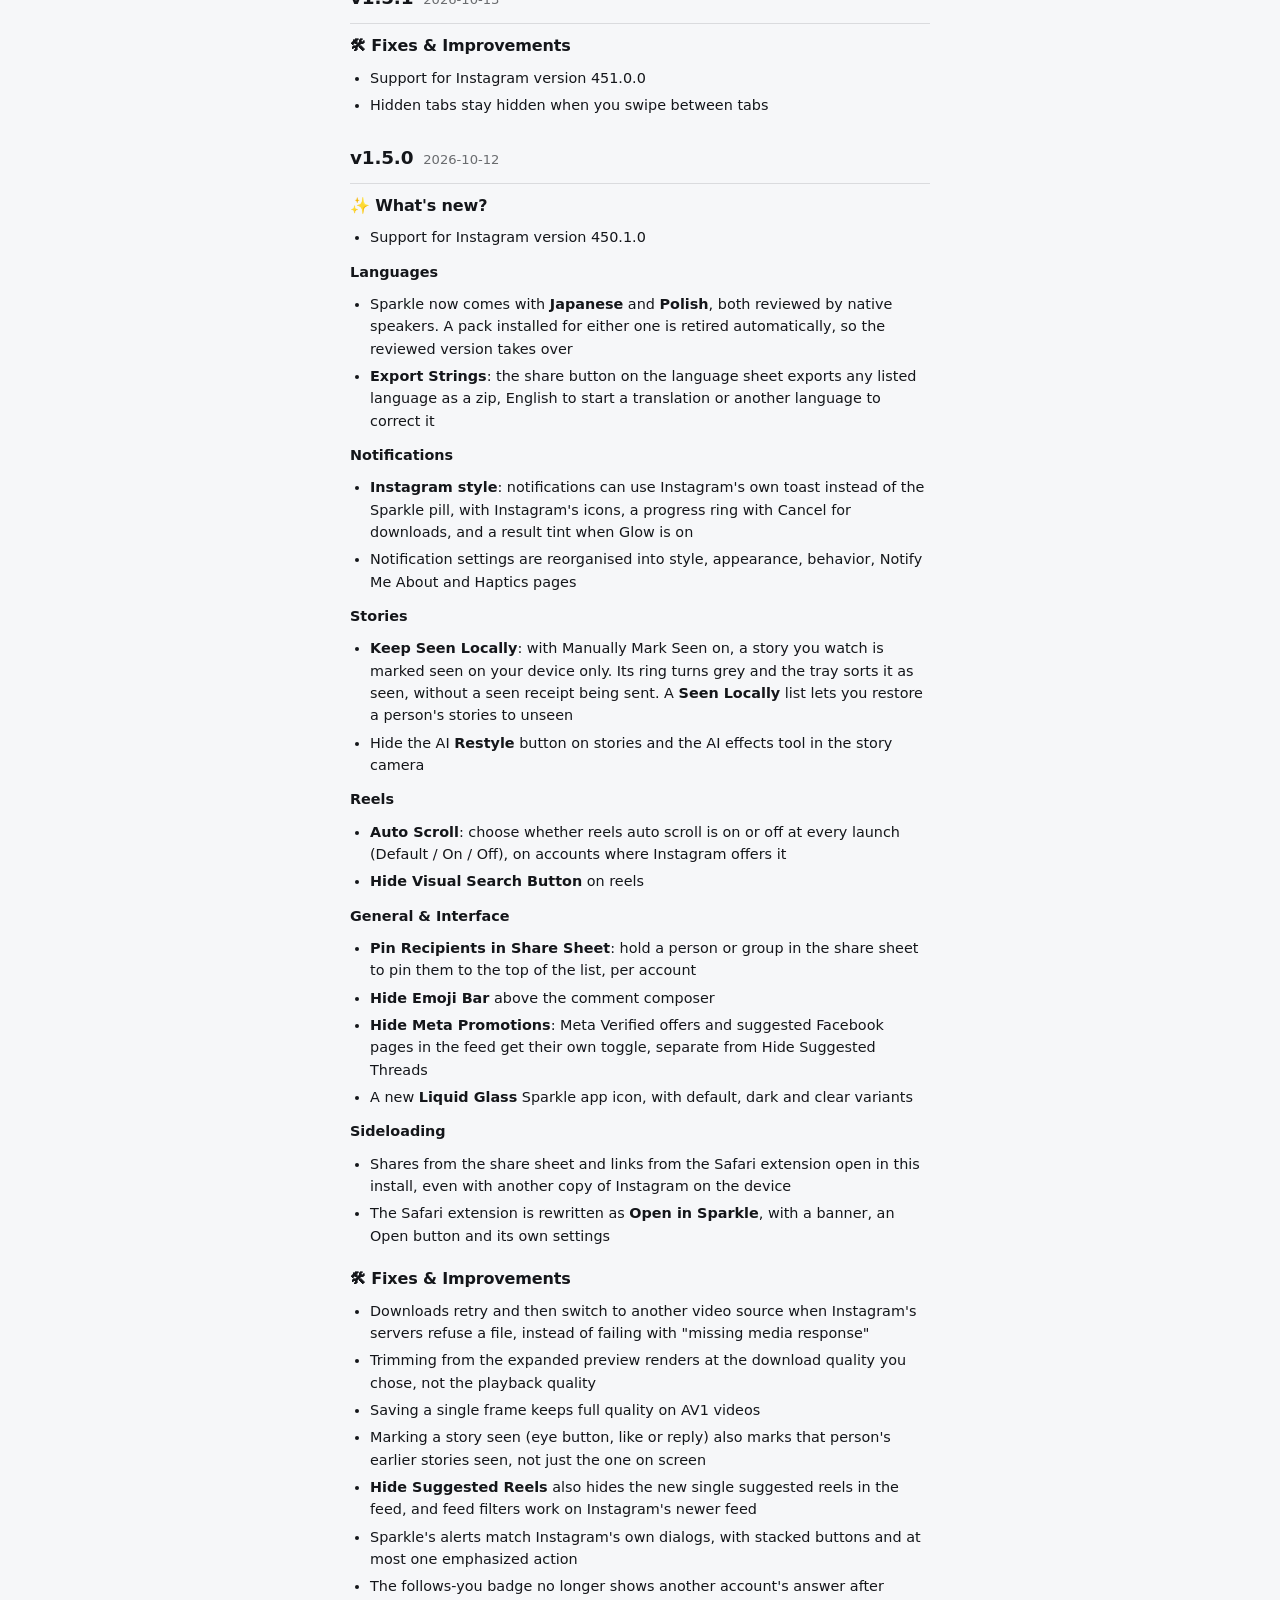
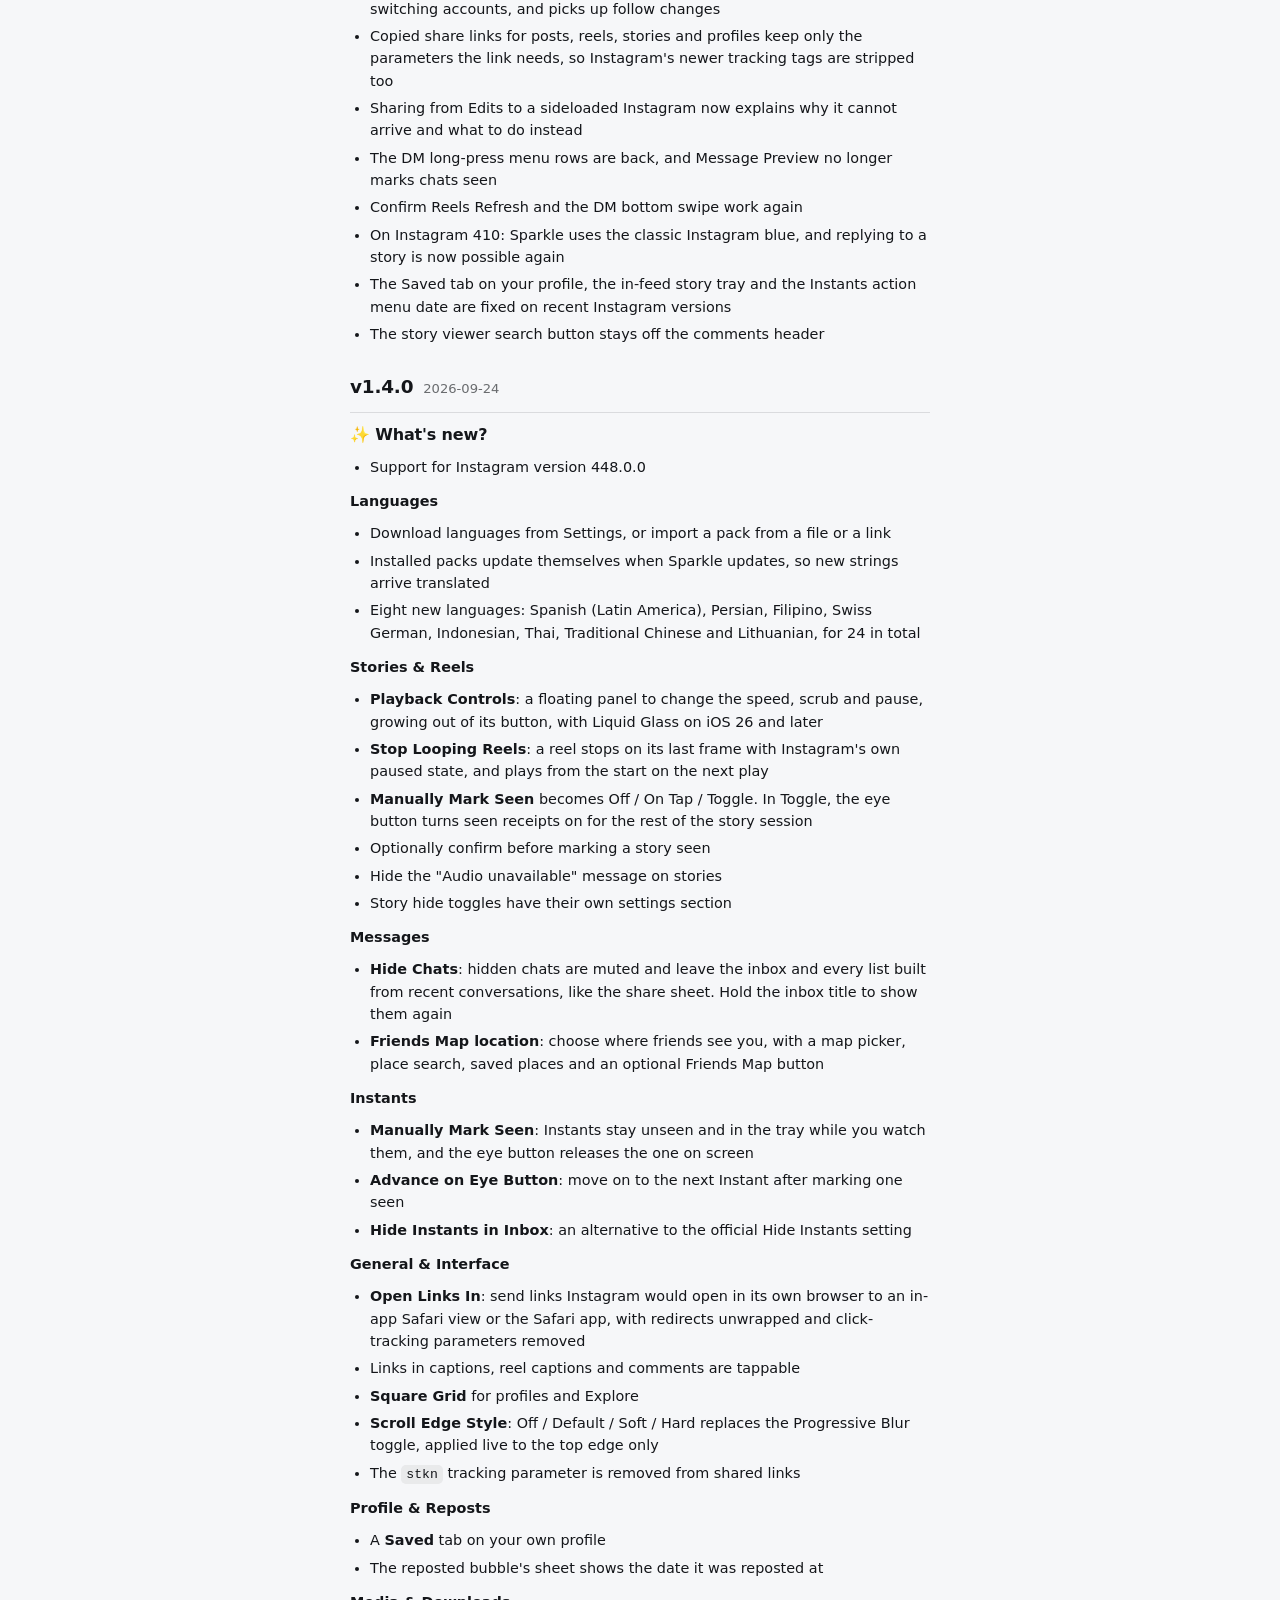
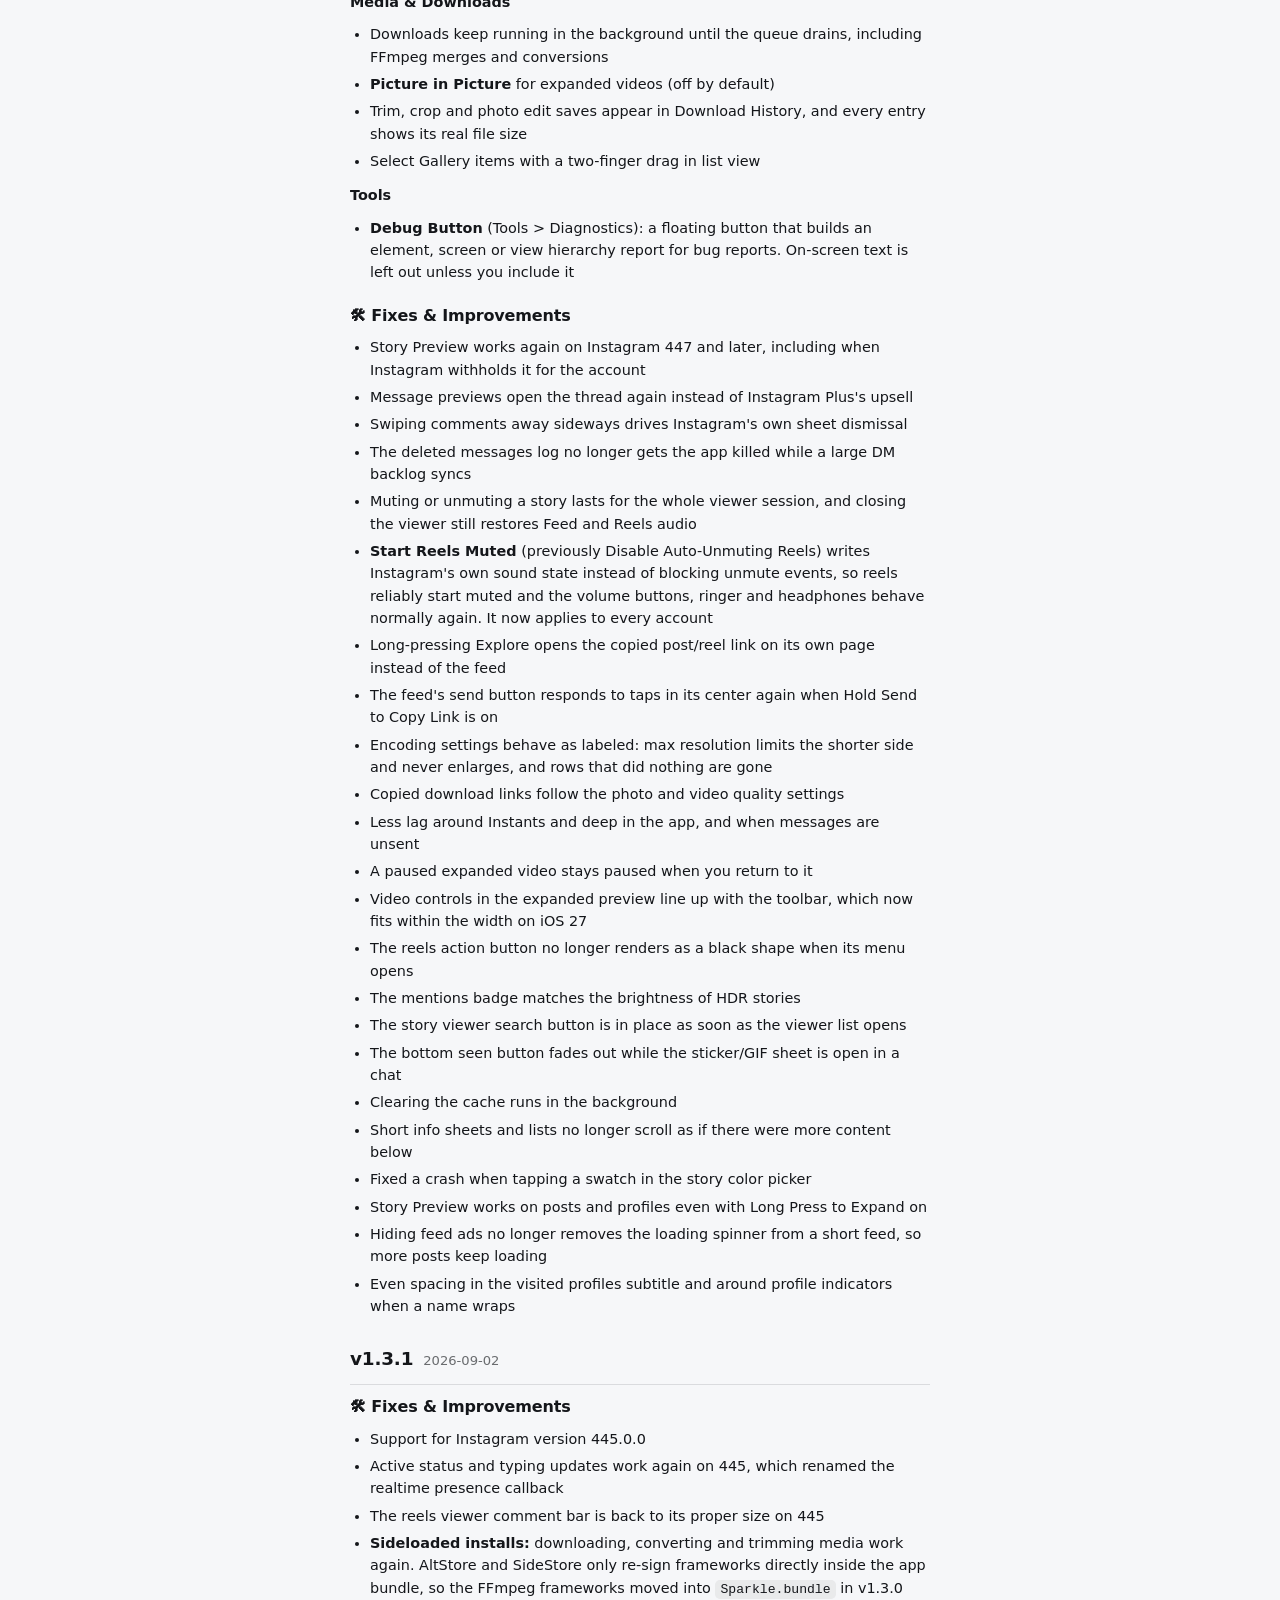
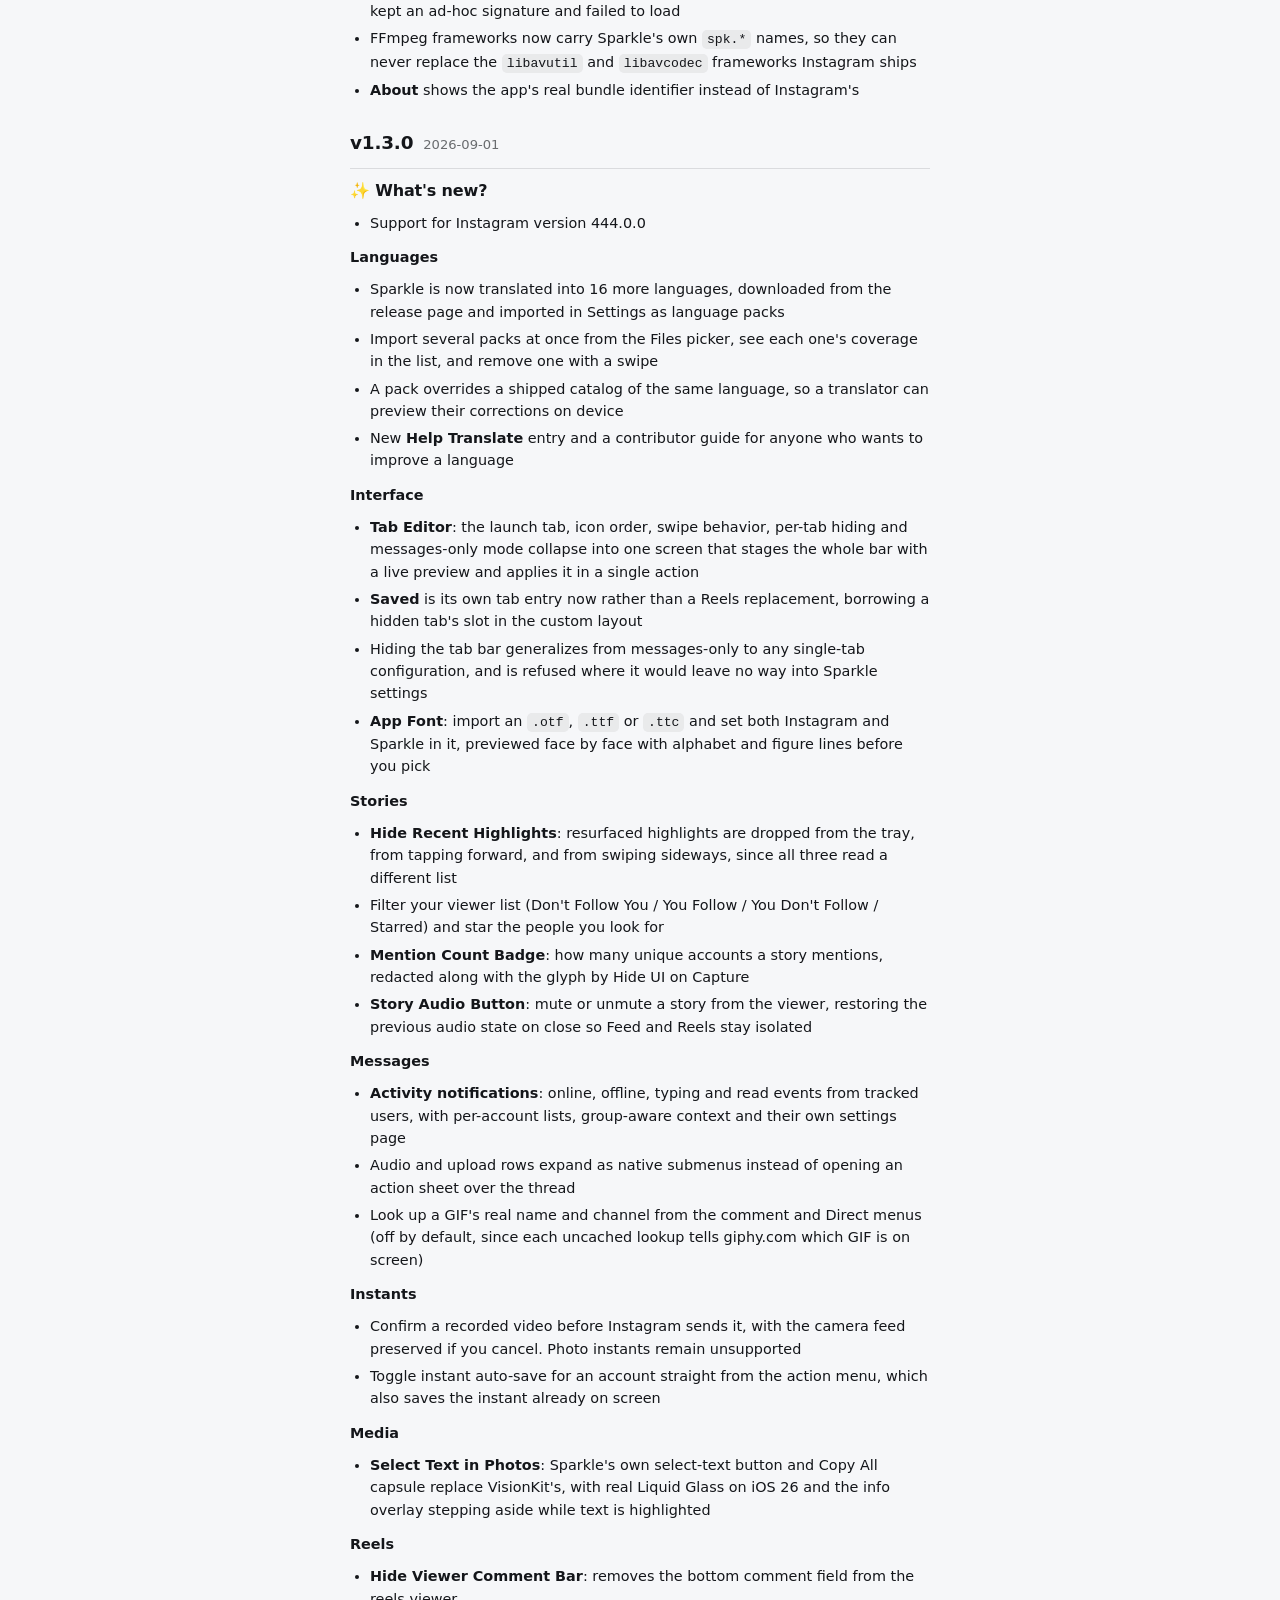
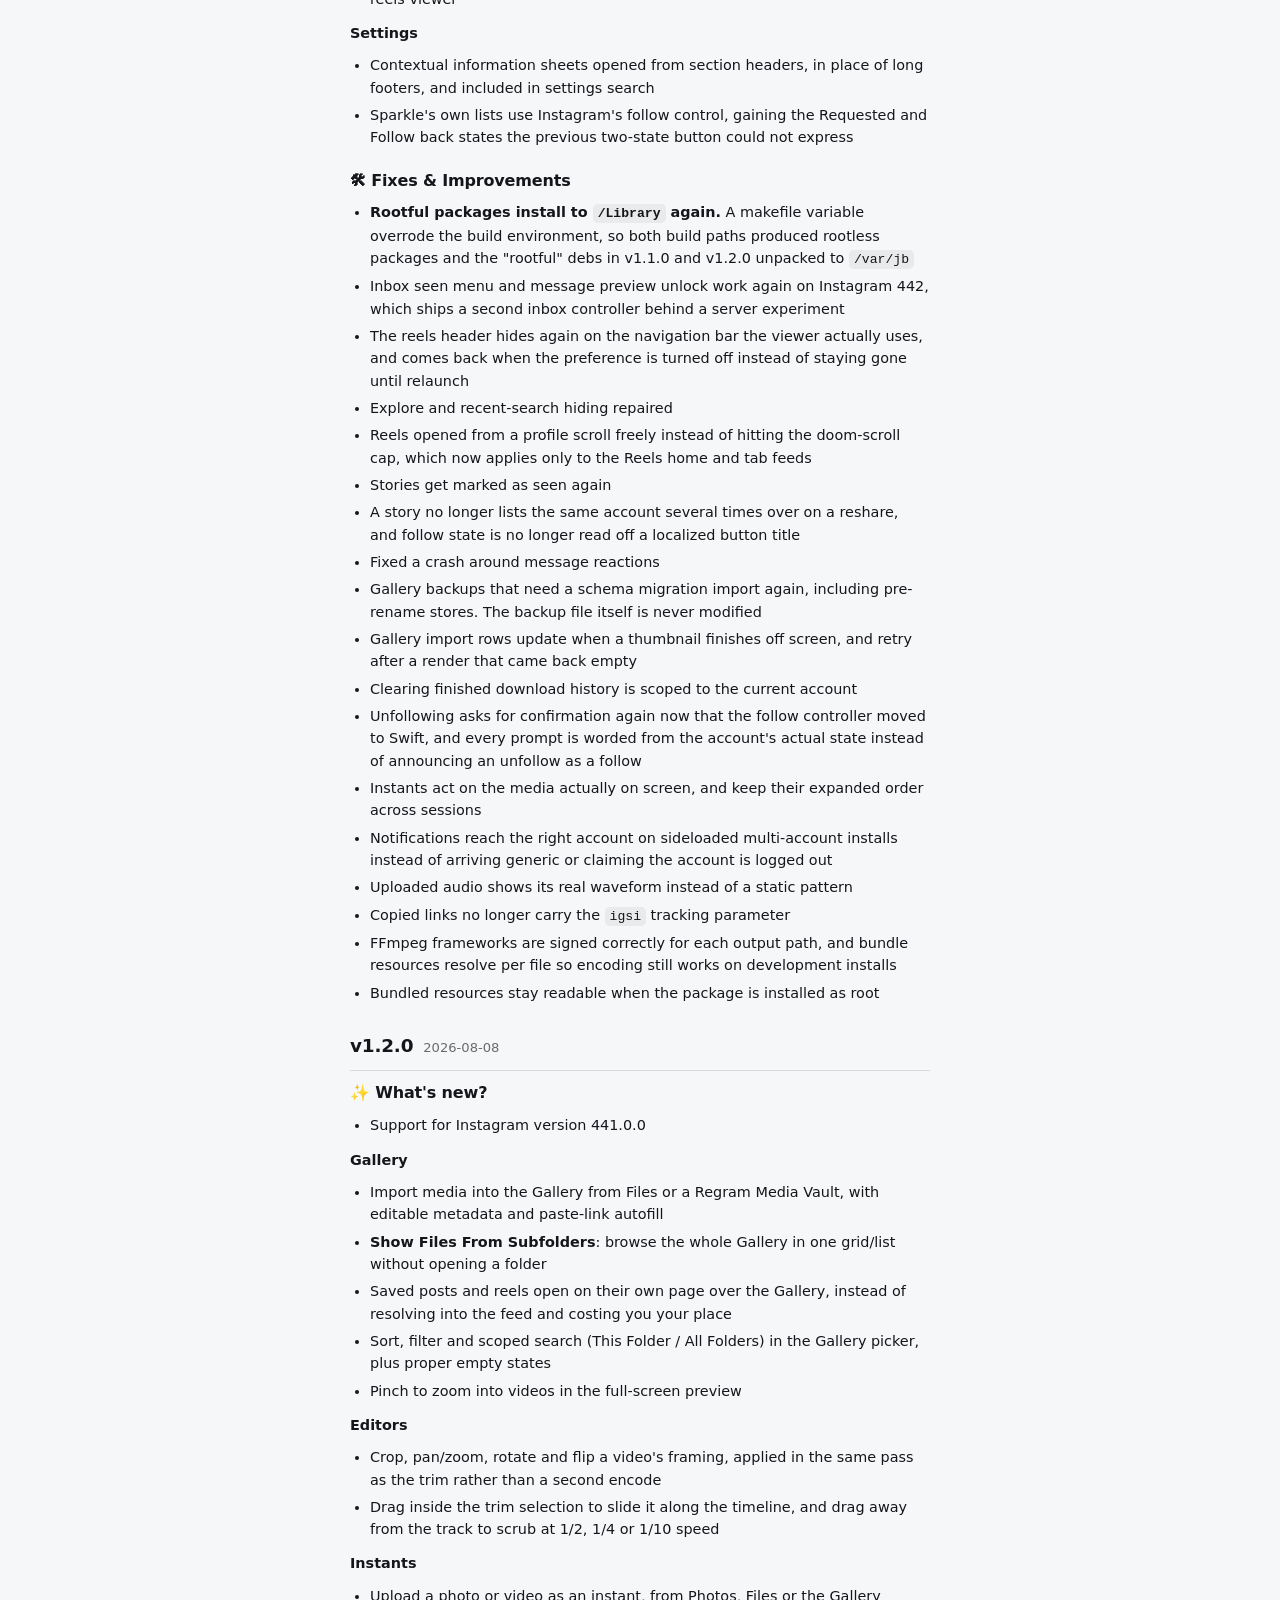
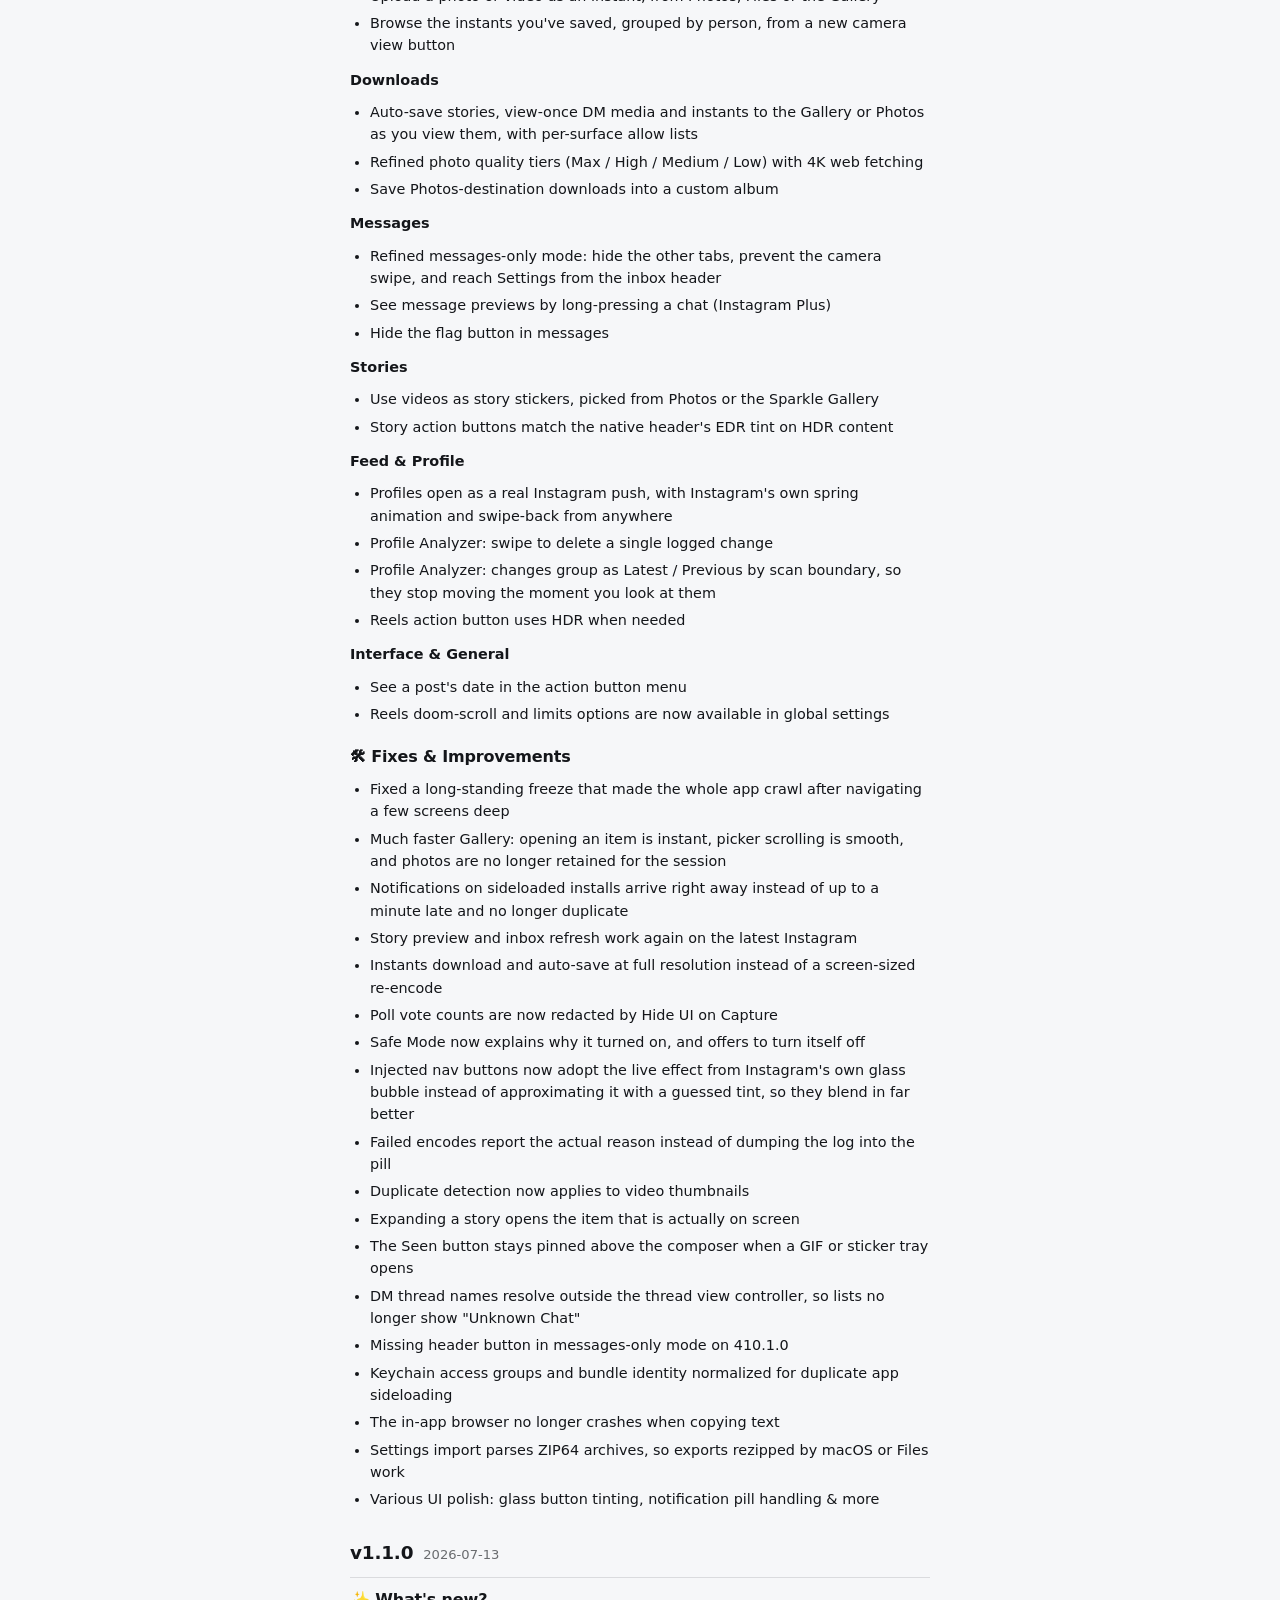
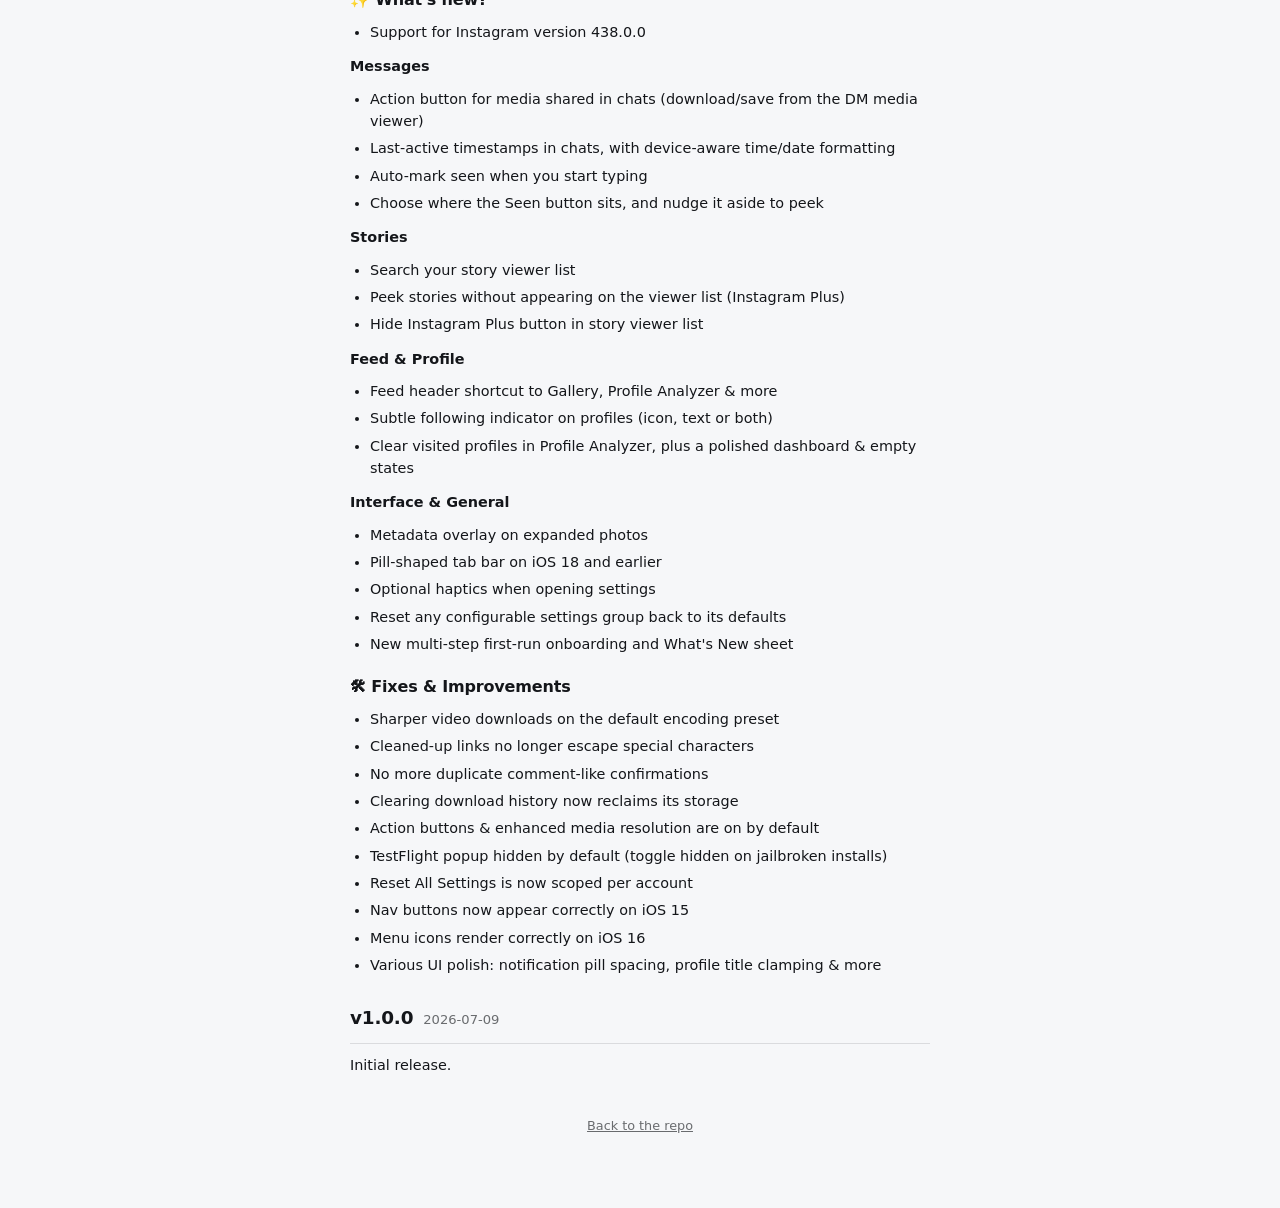
==== commit 69e178ac: "chore: publish v1.6.1" ====
--- a/changelog.html
+++ b/changelog.html
@@ -20,9 +20,30 @@
 
   <section class="rel">
     <div class="rel-head">
+      <h2>v1.6.1</h2>
+      <span class="date">2026-11-06</span>
+      <span class="pill">Latest</span>
+    </div>
+    <div class="notes">
+<h2>🛠 Fixes &amp; Improvements</h2>
+<ul>
+<li>The <strong>Following</strong> main feed mode no longer crashes Instagram 453 and later at launch</li>
+<li>Language packs download again behind VPNs that use fake IP addresses</li>
+<li><strong>Check for Updates</strong> under Language only shows while a downloaded language pack is installed, so it no longer reports an old check date it cannot change</li>
+<li>Downloads that fail right away now say they failed instead of reporting a save, and retries show their own result</li>
+<li>Download pills keep one timer, so a later message is no longer cut short, and repeated identical toasts join the one on screen instead of stacking</li>
+<li>Tapping a notification that opens Downloads, the Gallery, the Profile Analyzer or a rule list brings that screen forward when it is already open, instead of opening a second copy</li>
+<li>Instagram-style toasts are tinted on Instagram 410</li>
+<li>Gallery list menus close back onto the row they were opened from</li>
+<li>On a long What's New or welcome page, the button scrolls to the rest of the page before moving on</li>
+<li>Imported archives and language packs are size-checked while they unpack</li>
+</ul>
+    </div>
+  </section>
+  <section class="rel">
+    <div class="rel-head">
       <h2>v1.6.0</h2>
       <span class="date">2026-11-05</span>
-      <span class="pill">Latest</span>
     </div>
     <div class="notes">
 <h2>✨ What's new?</h2>
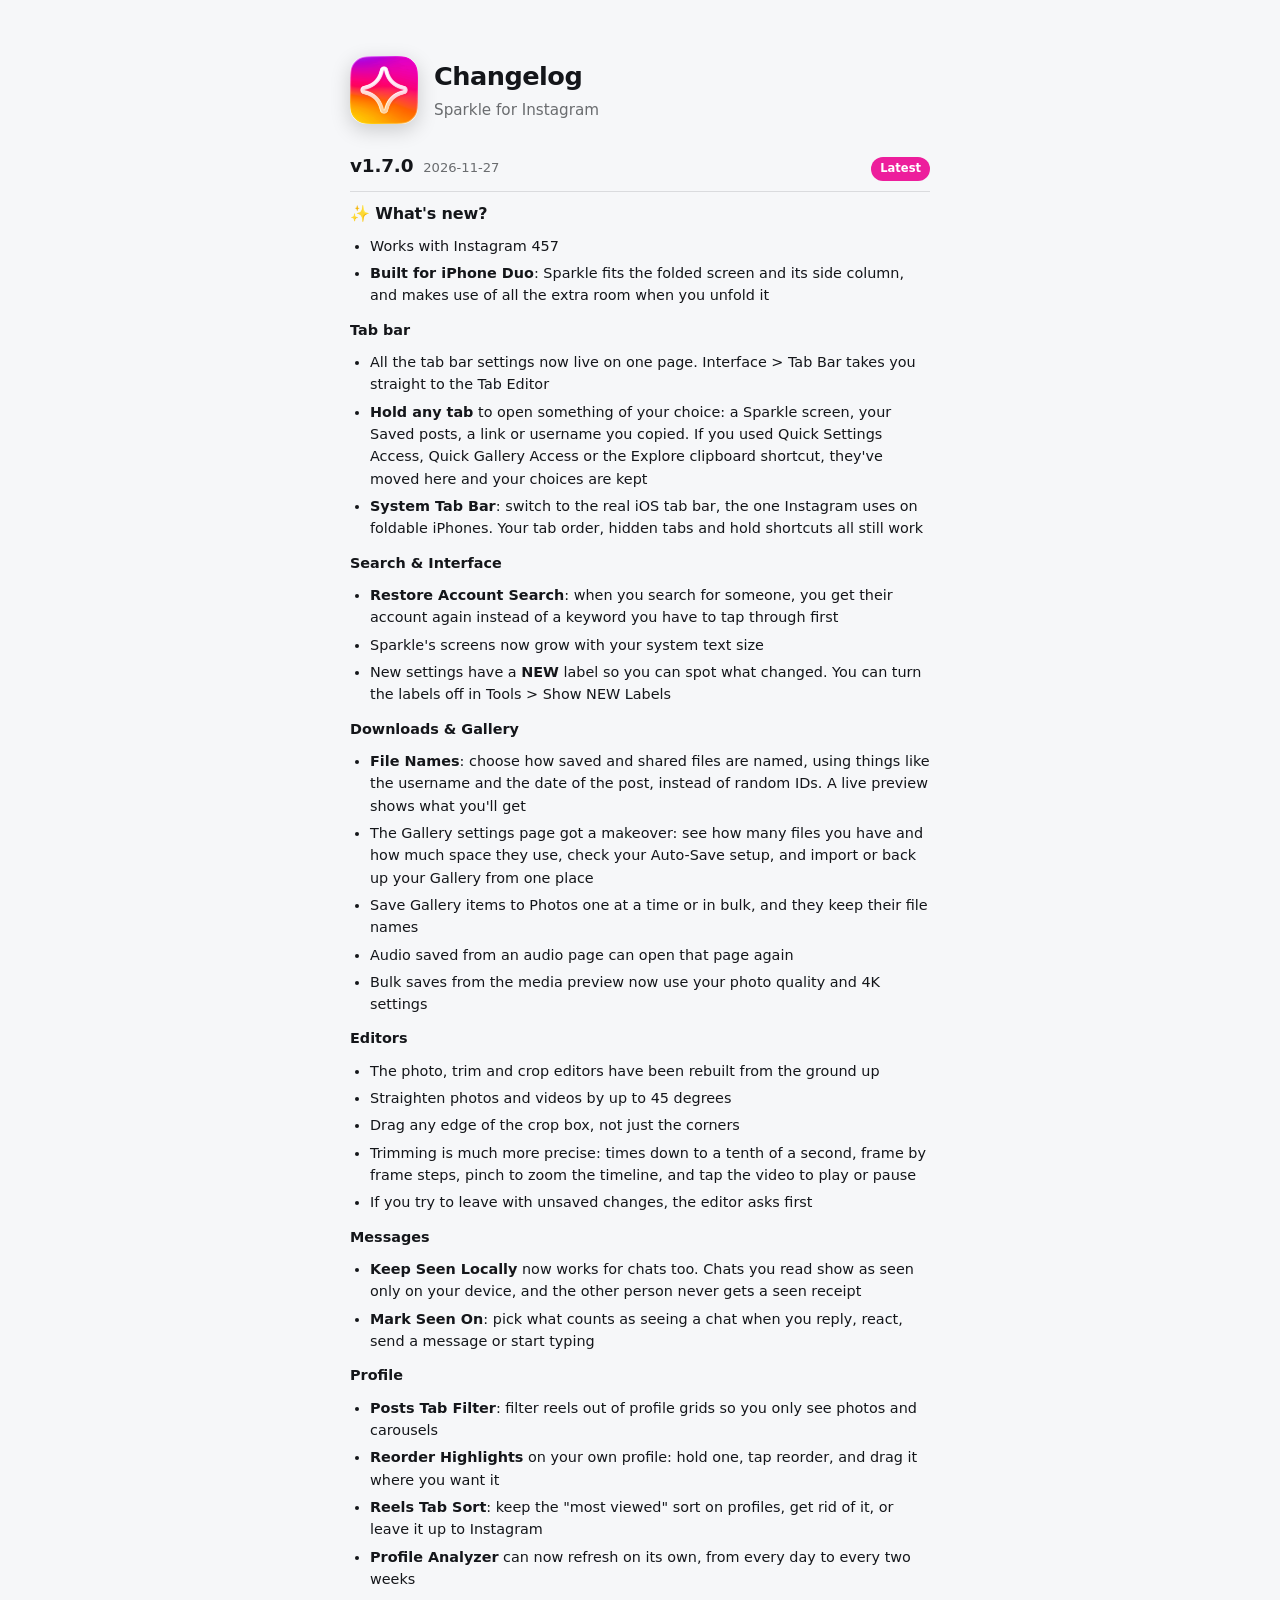
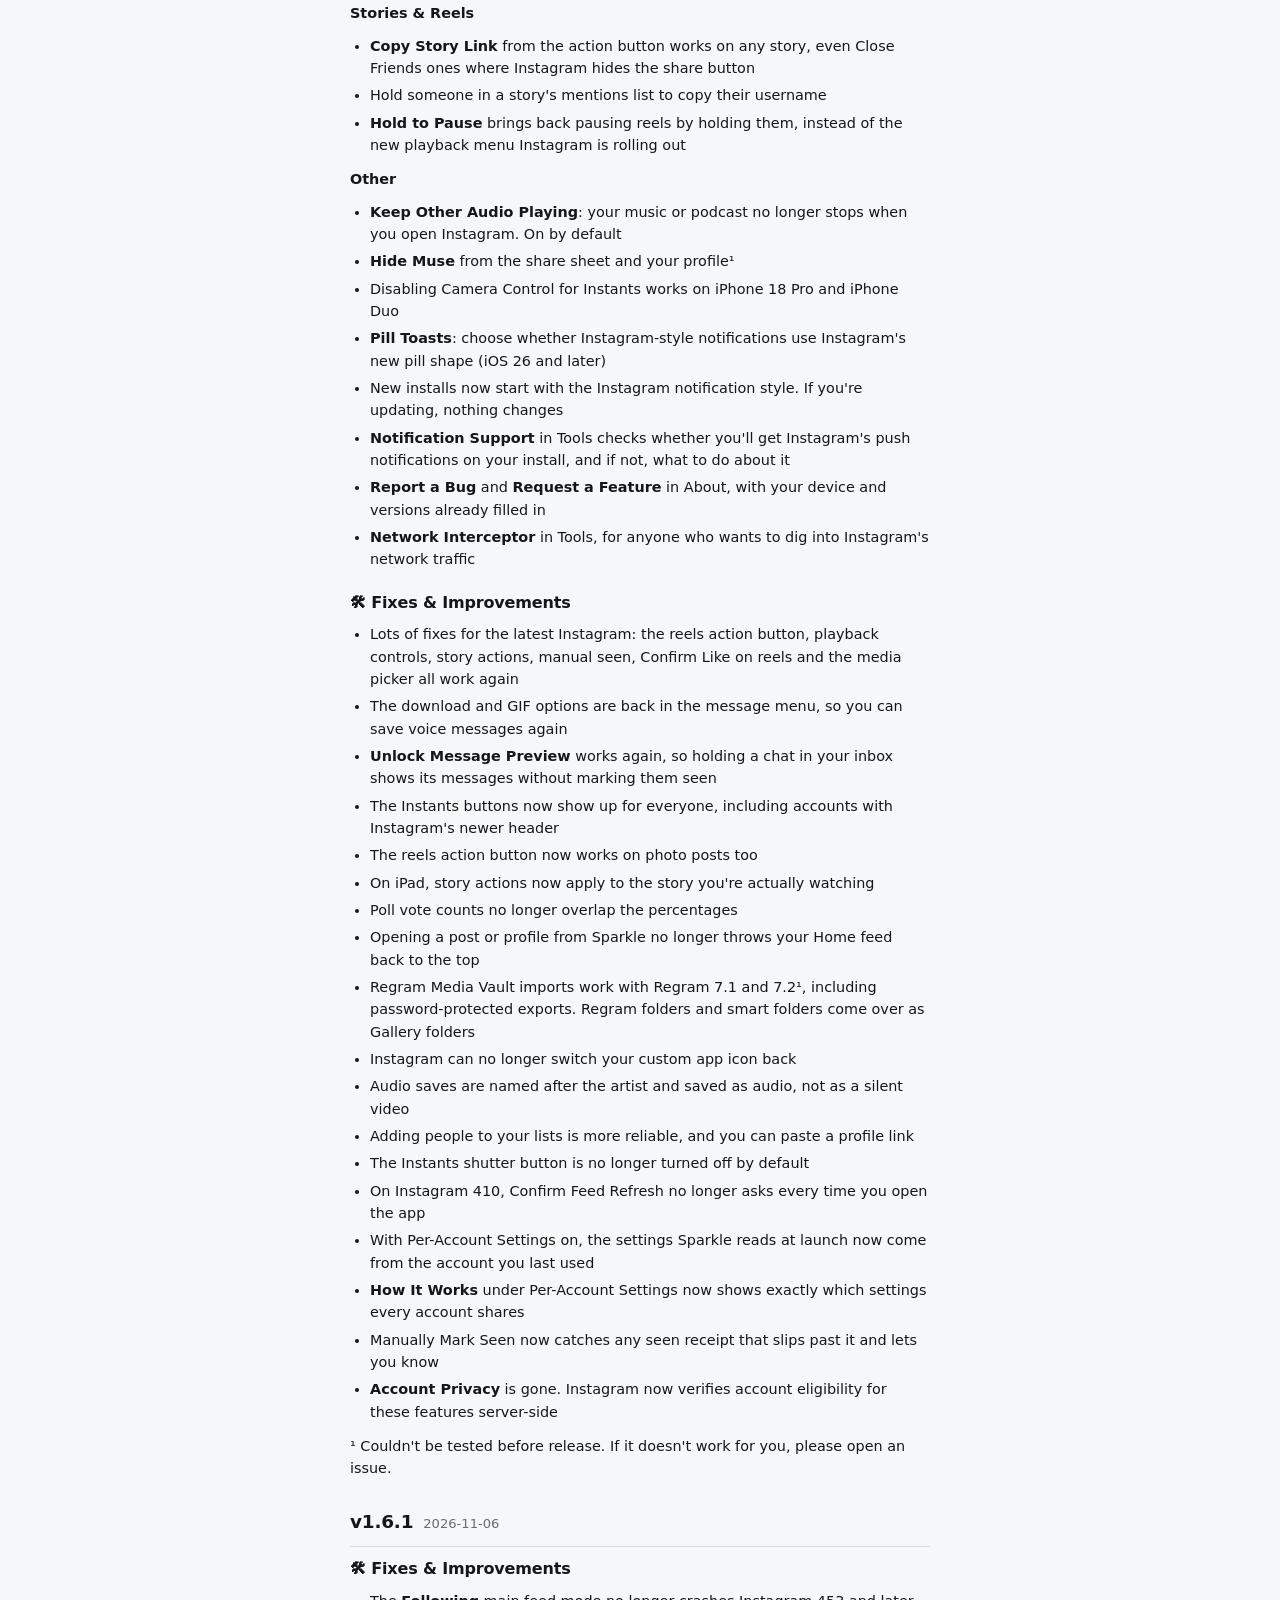
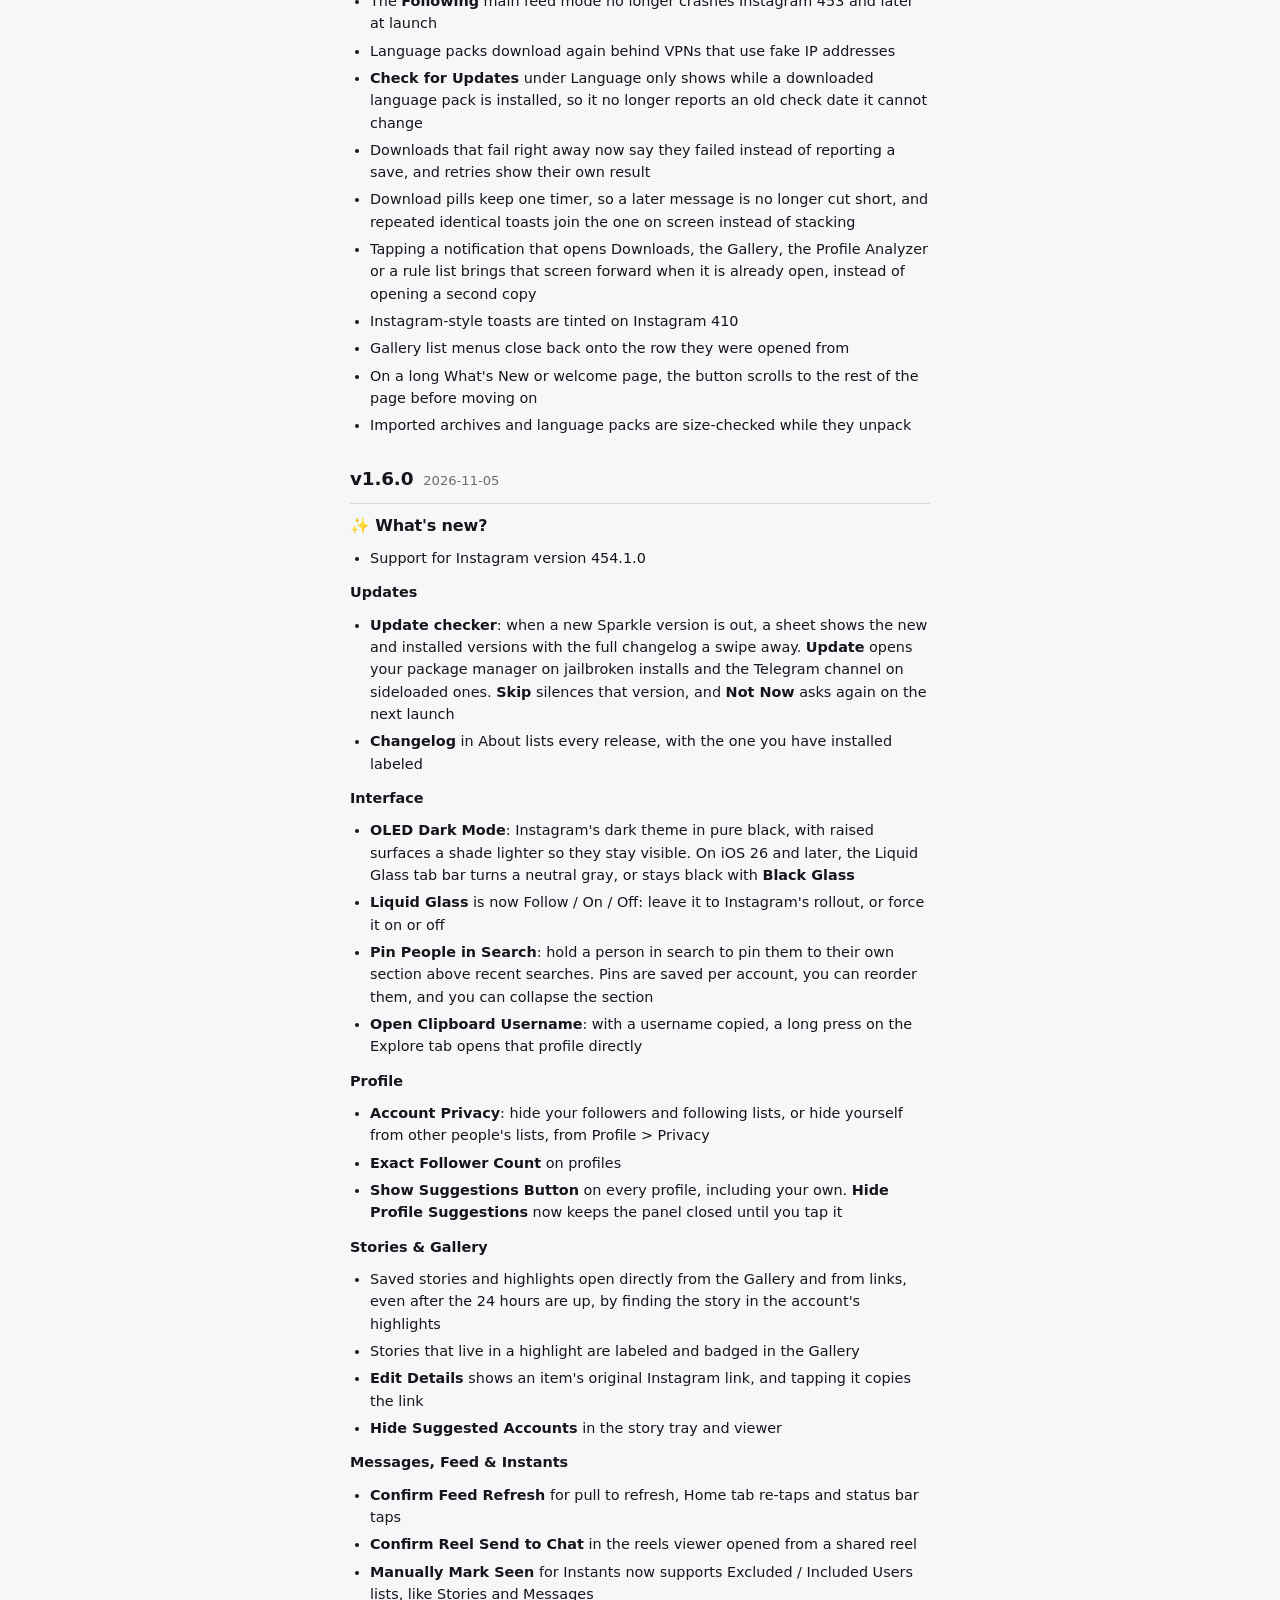
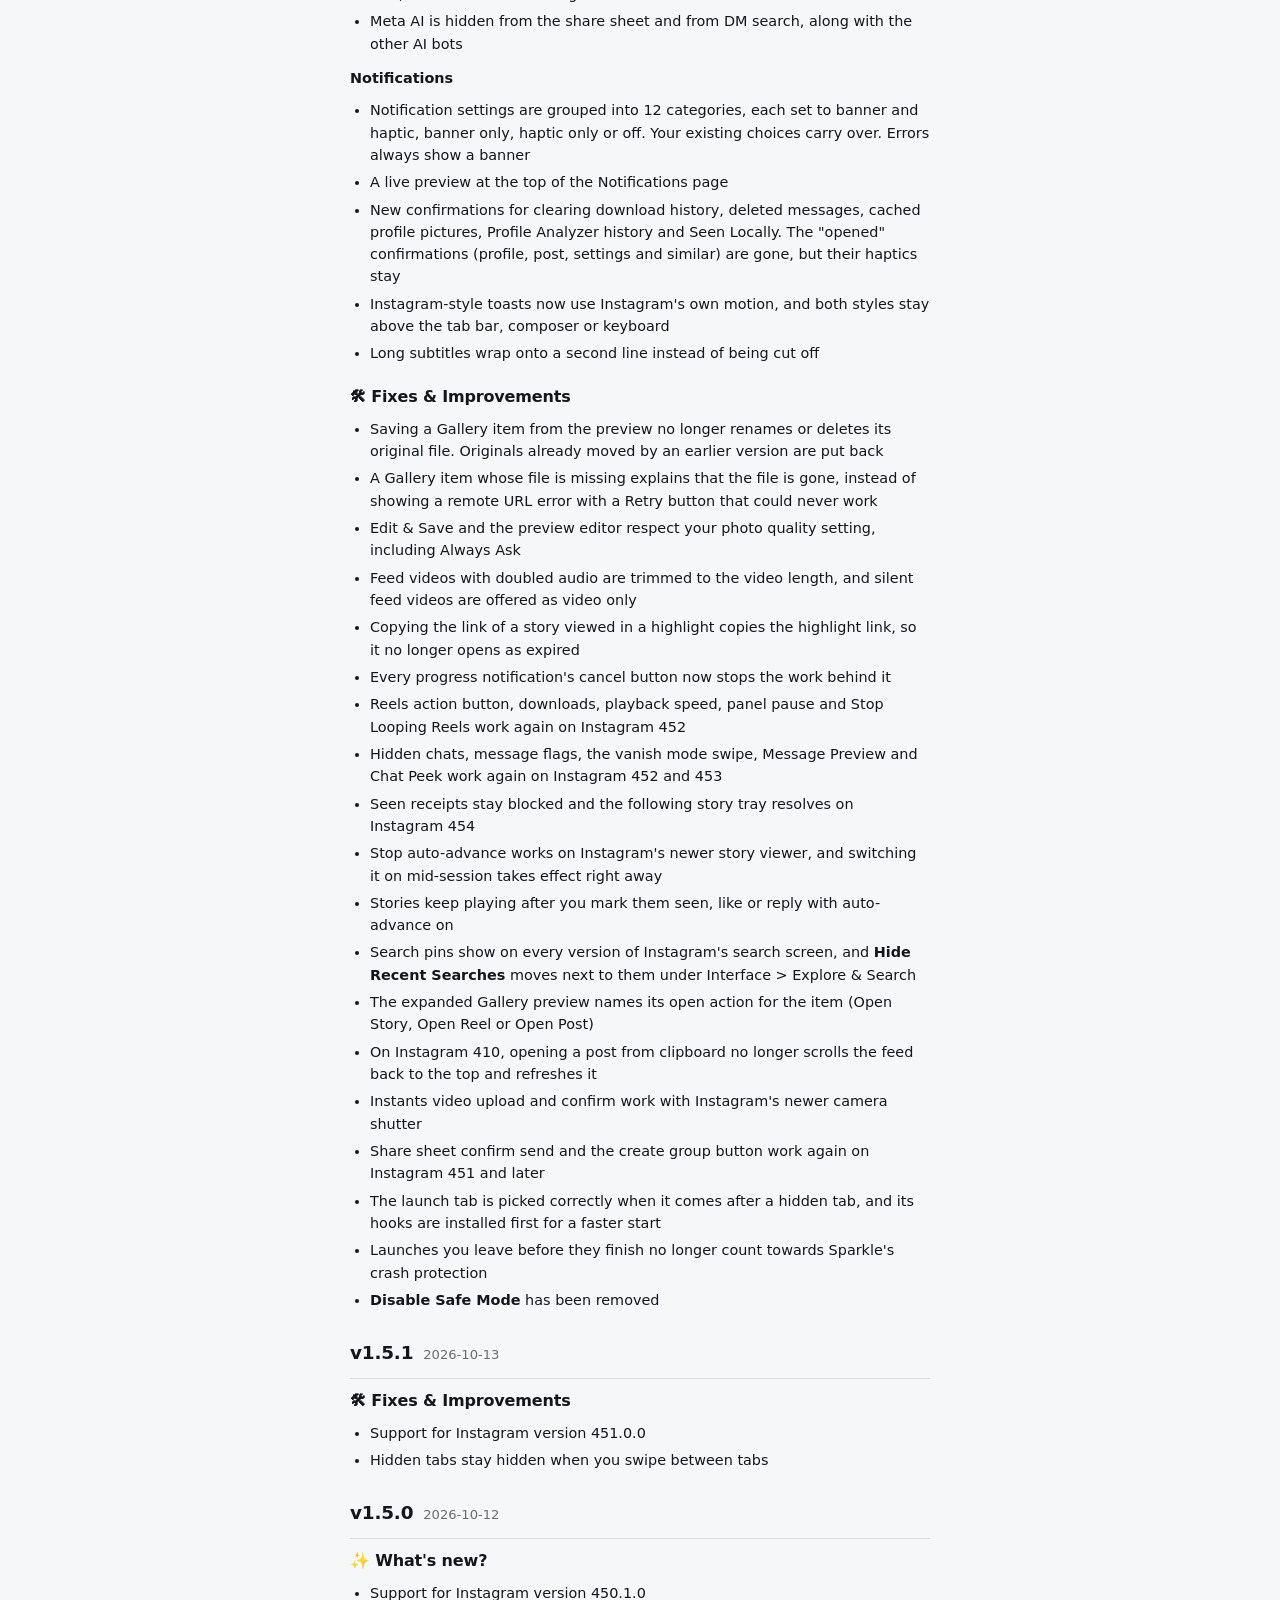
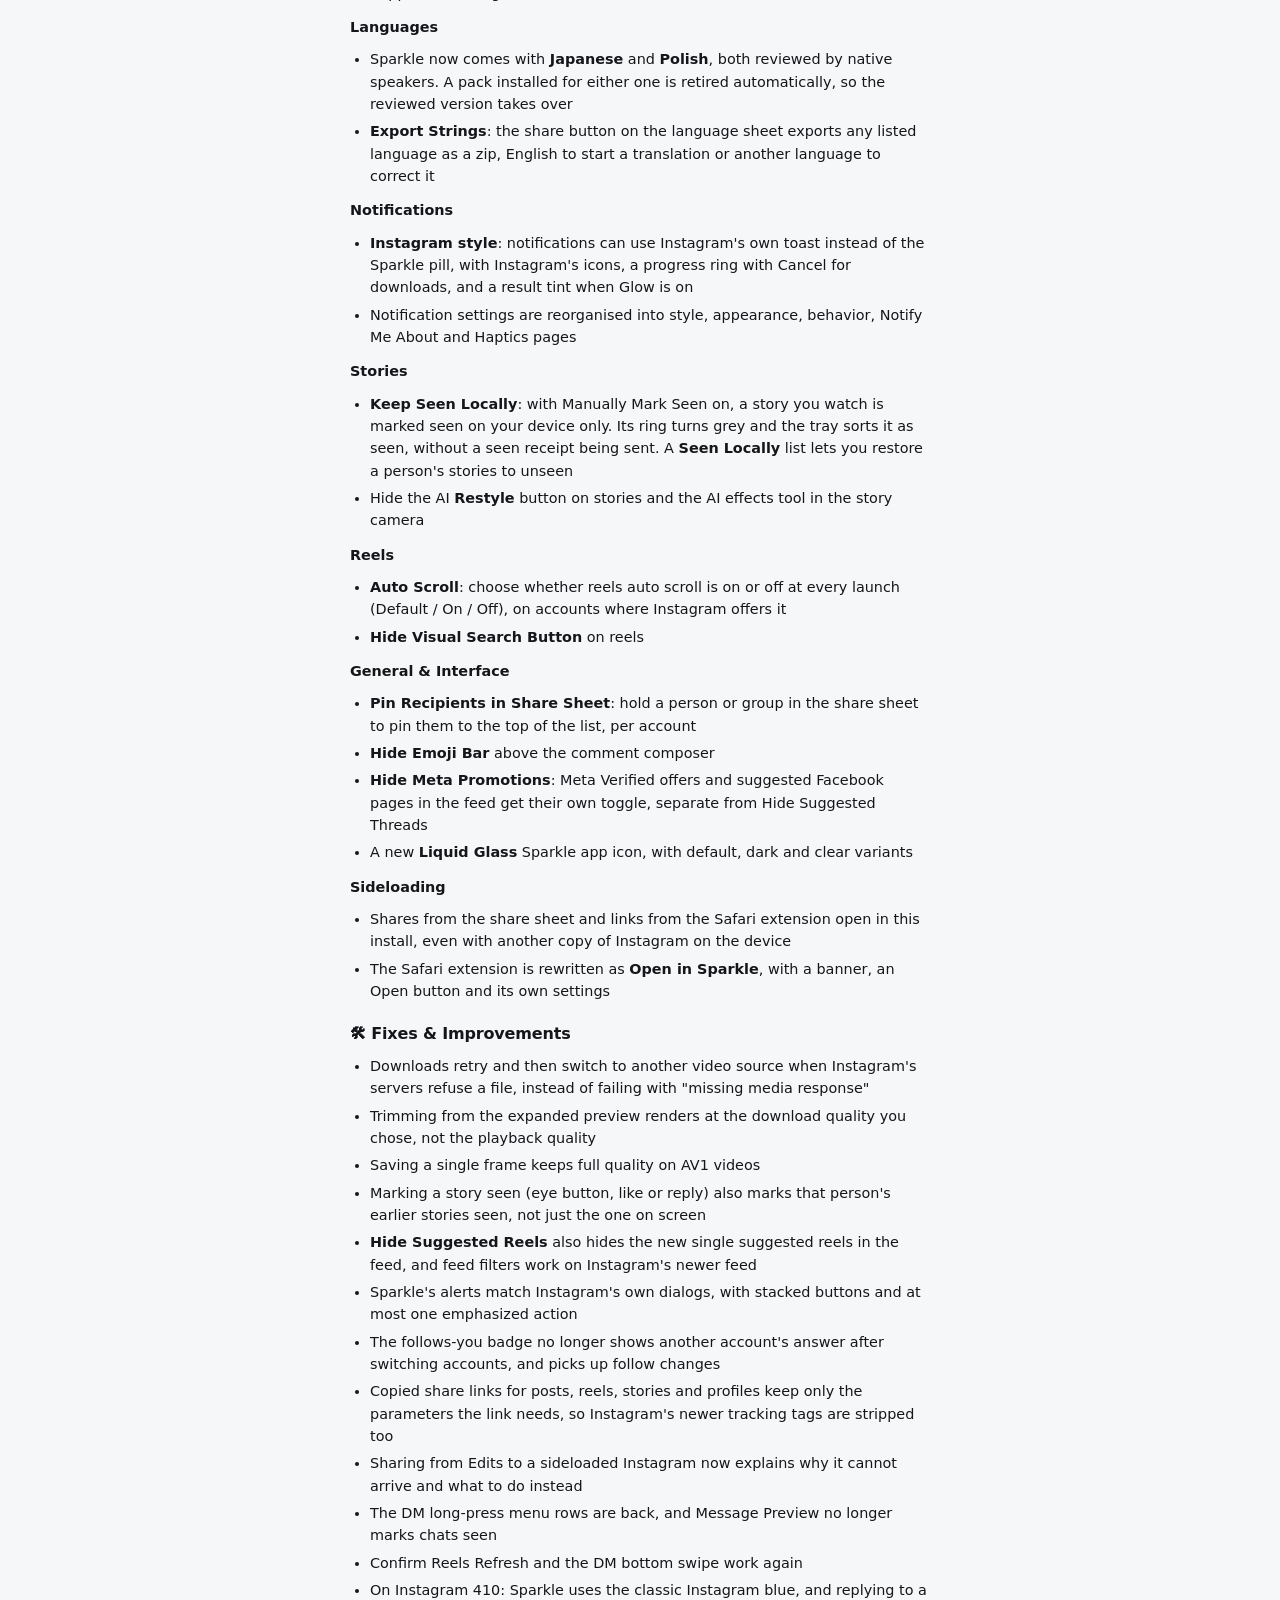
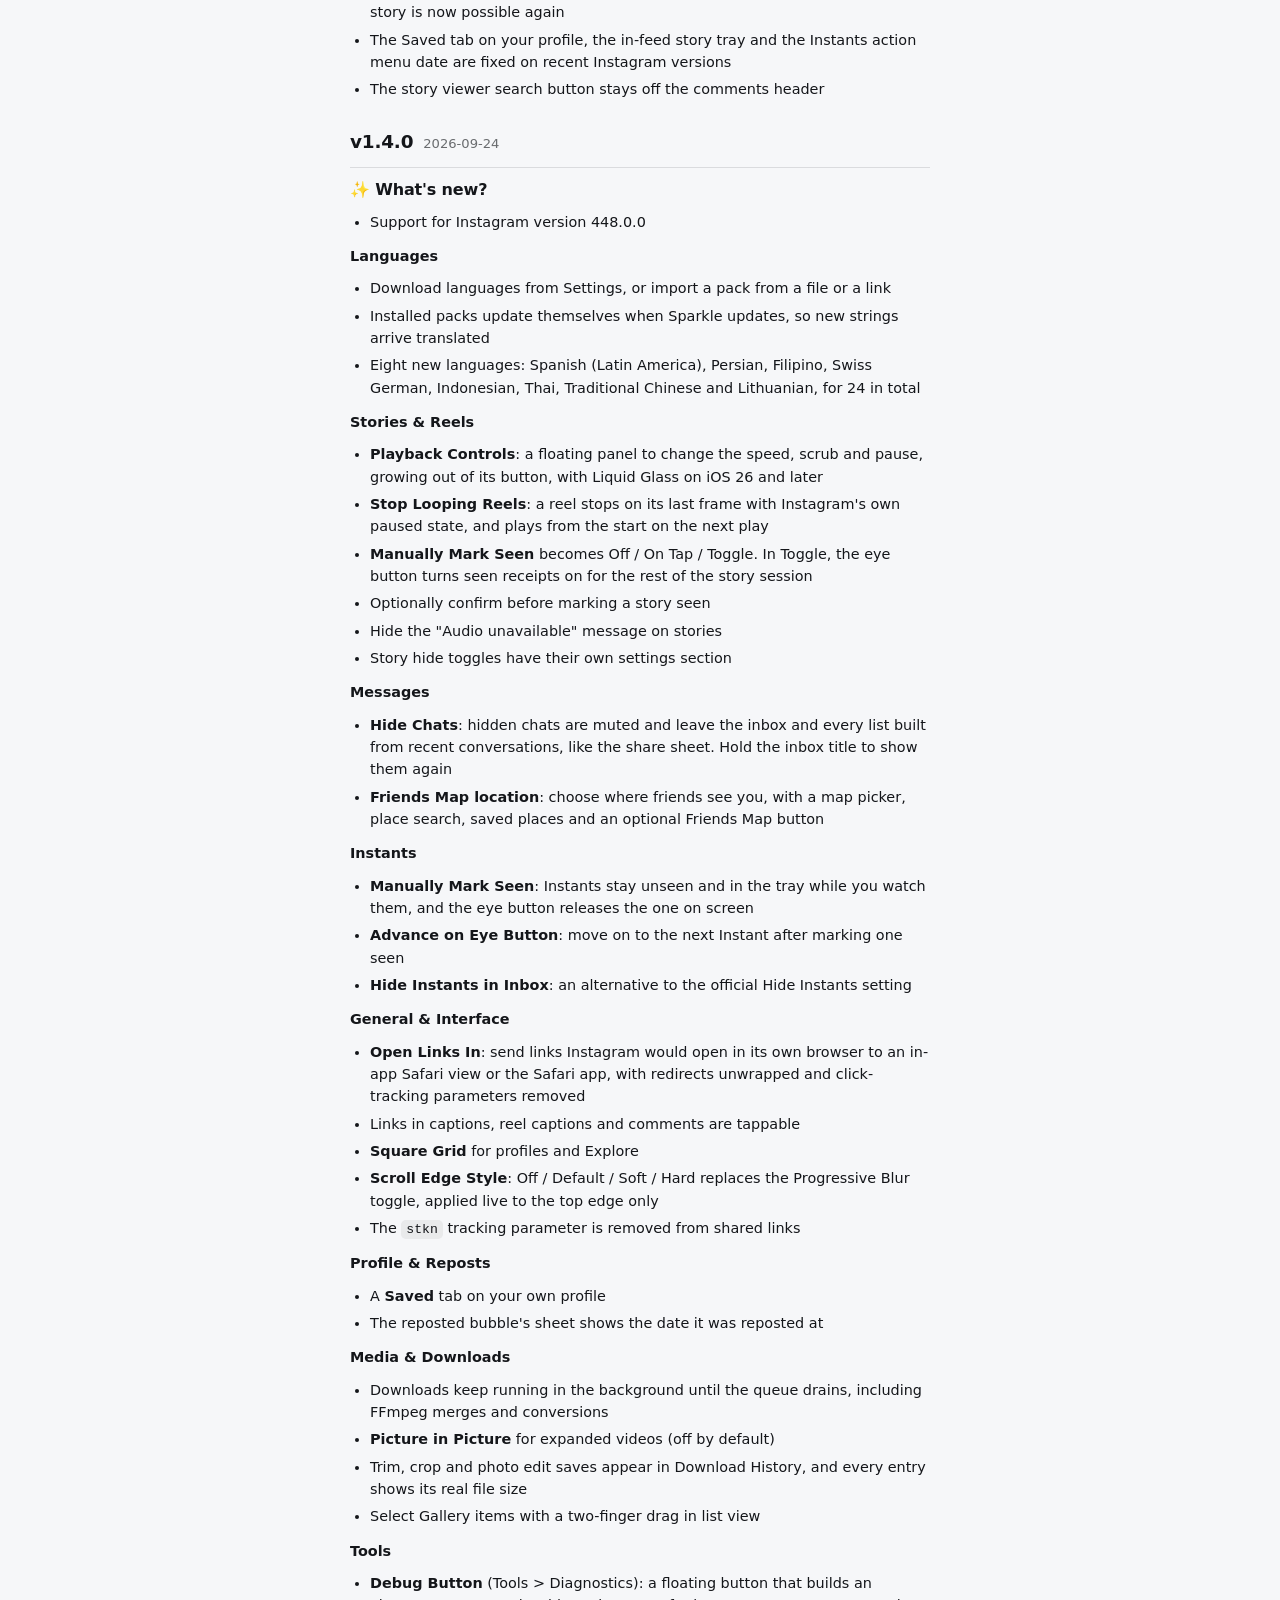
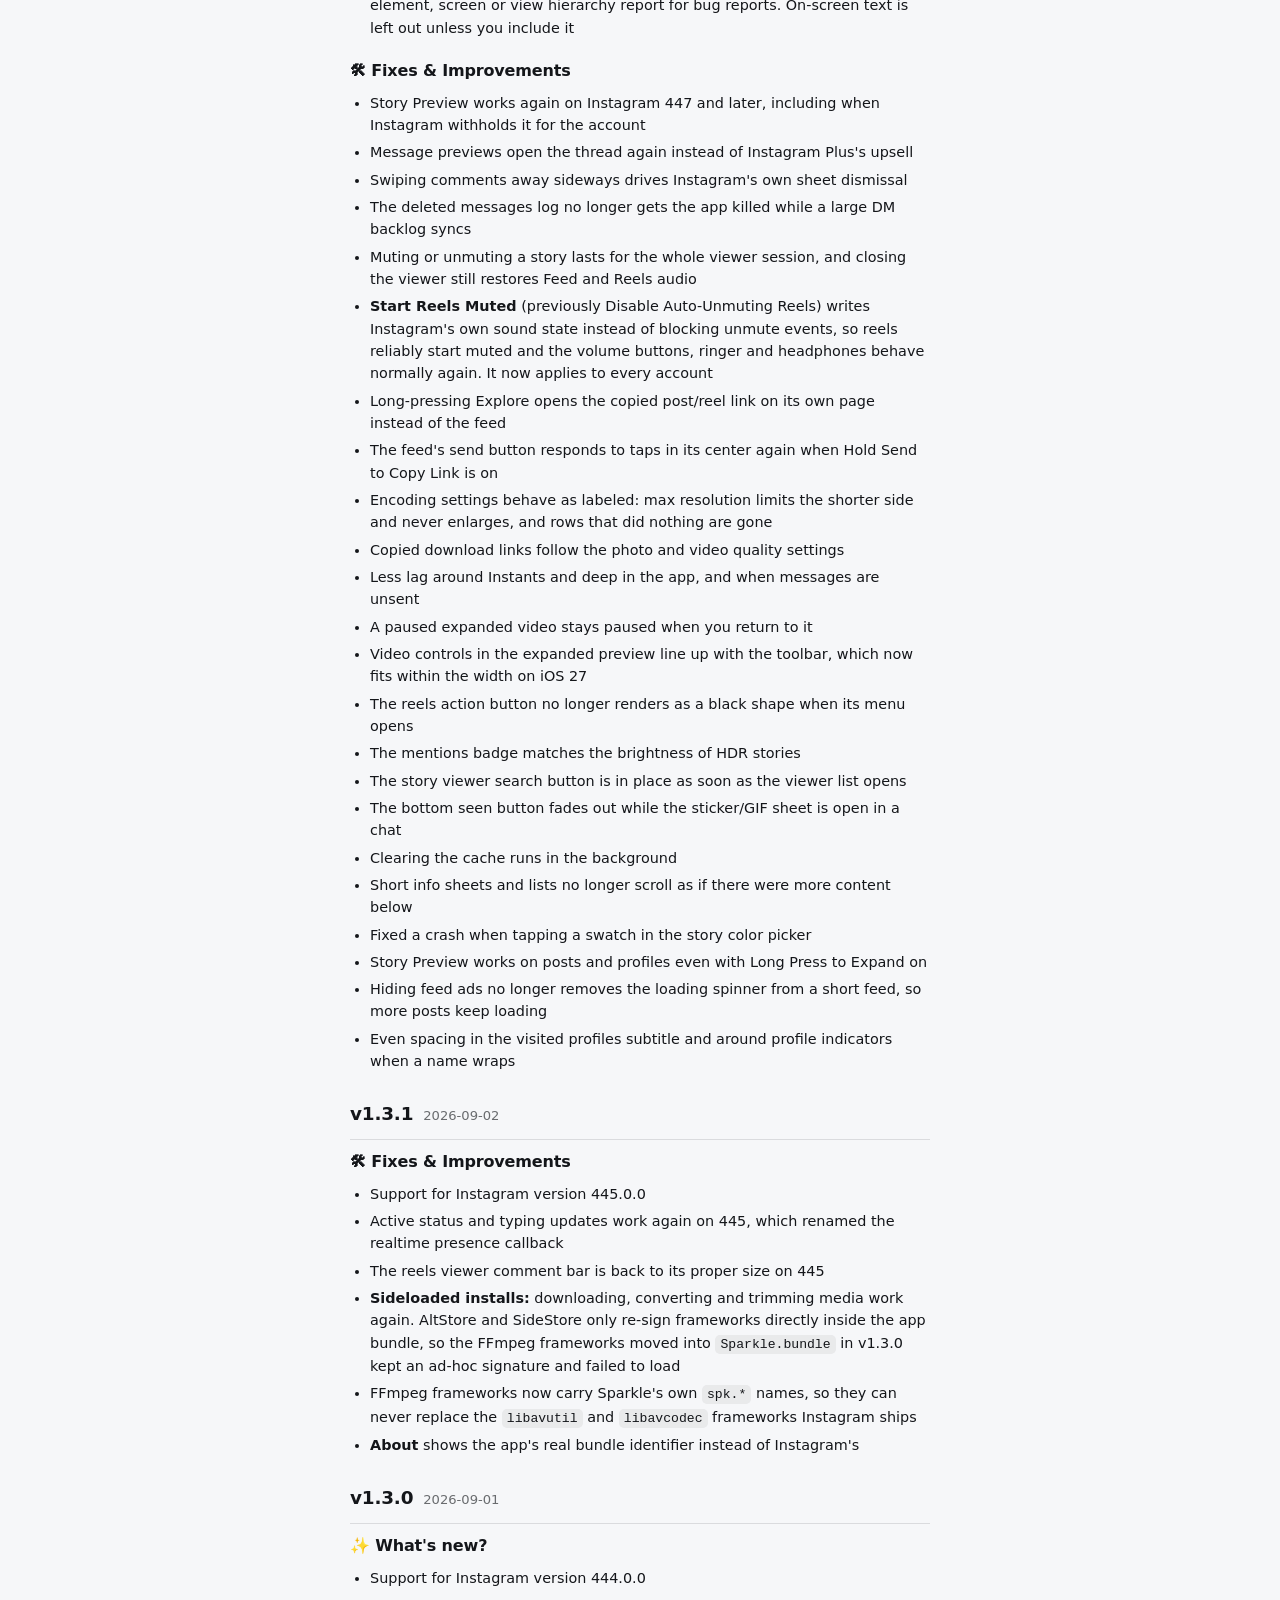
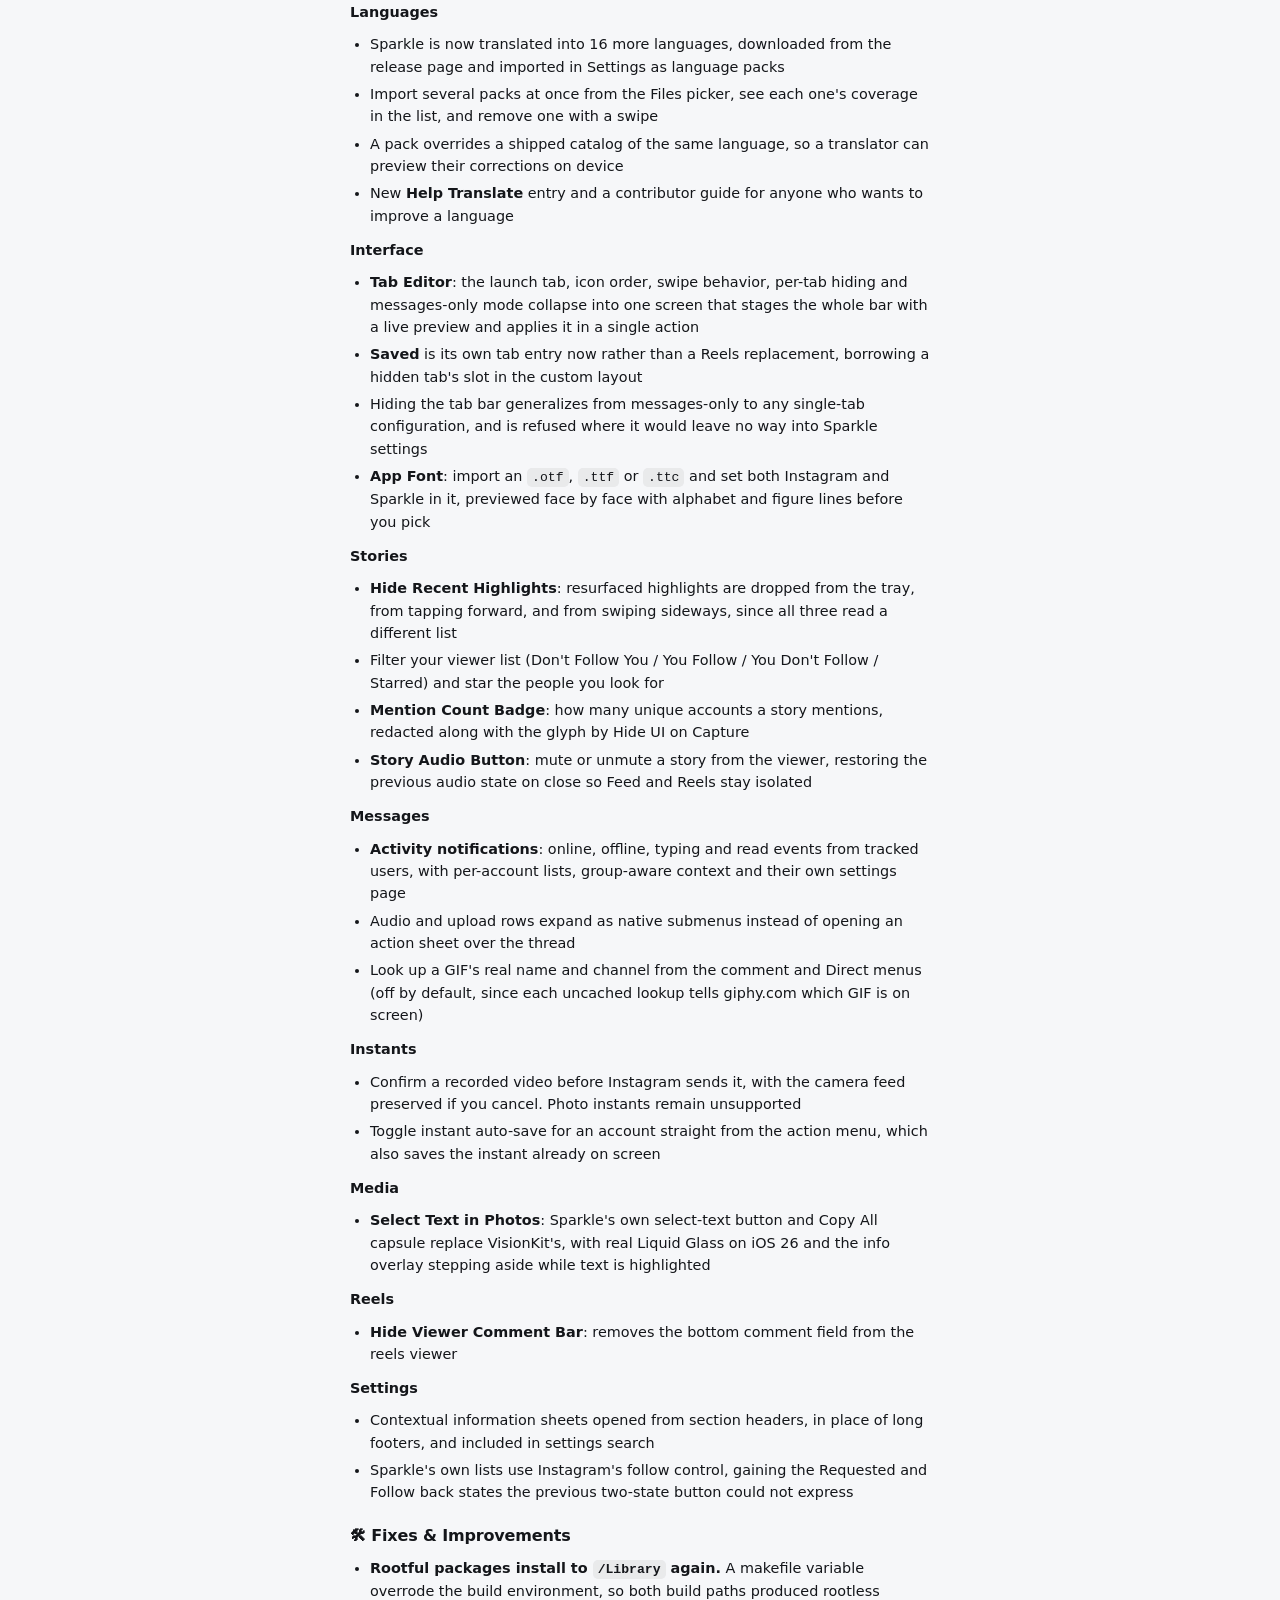
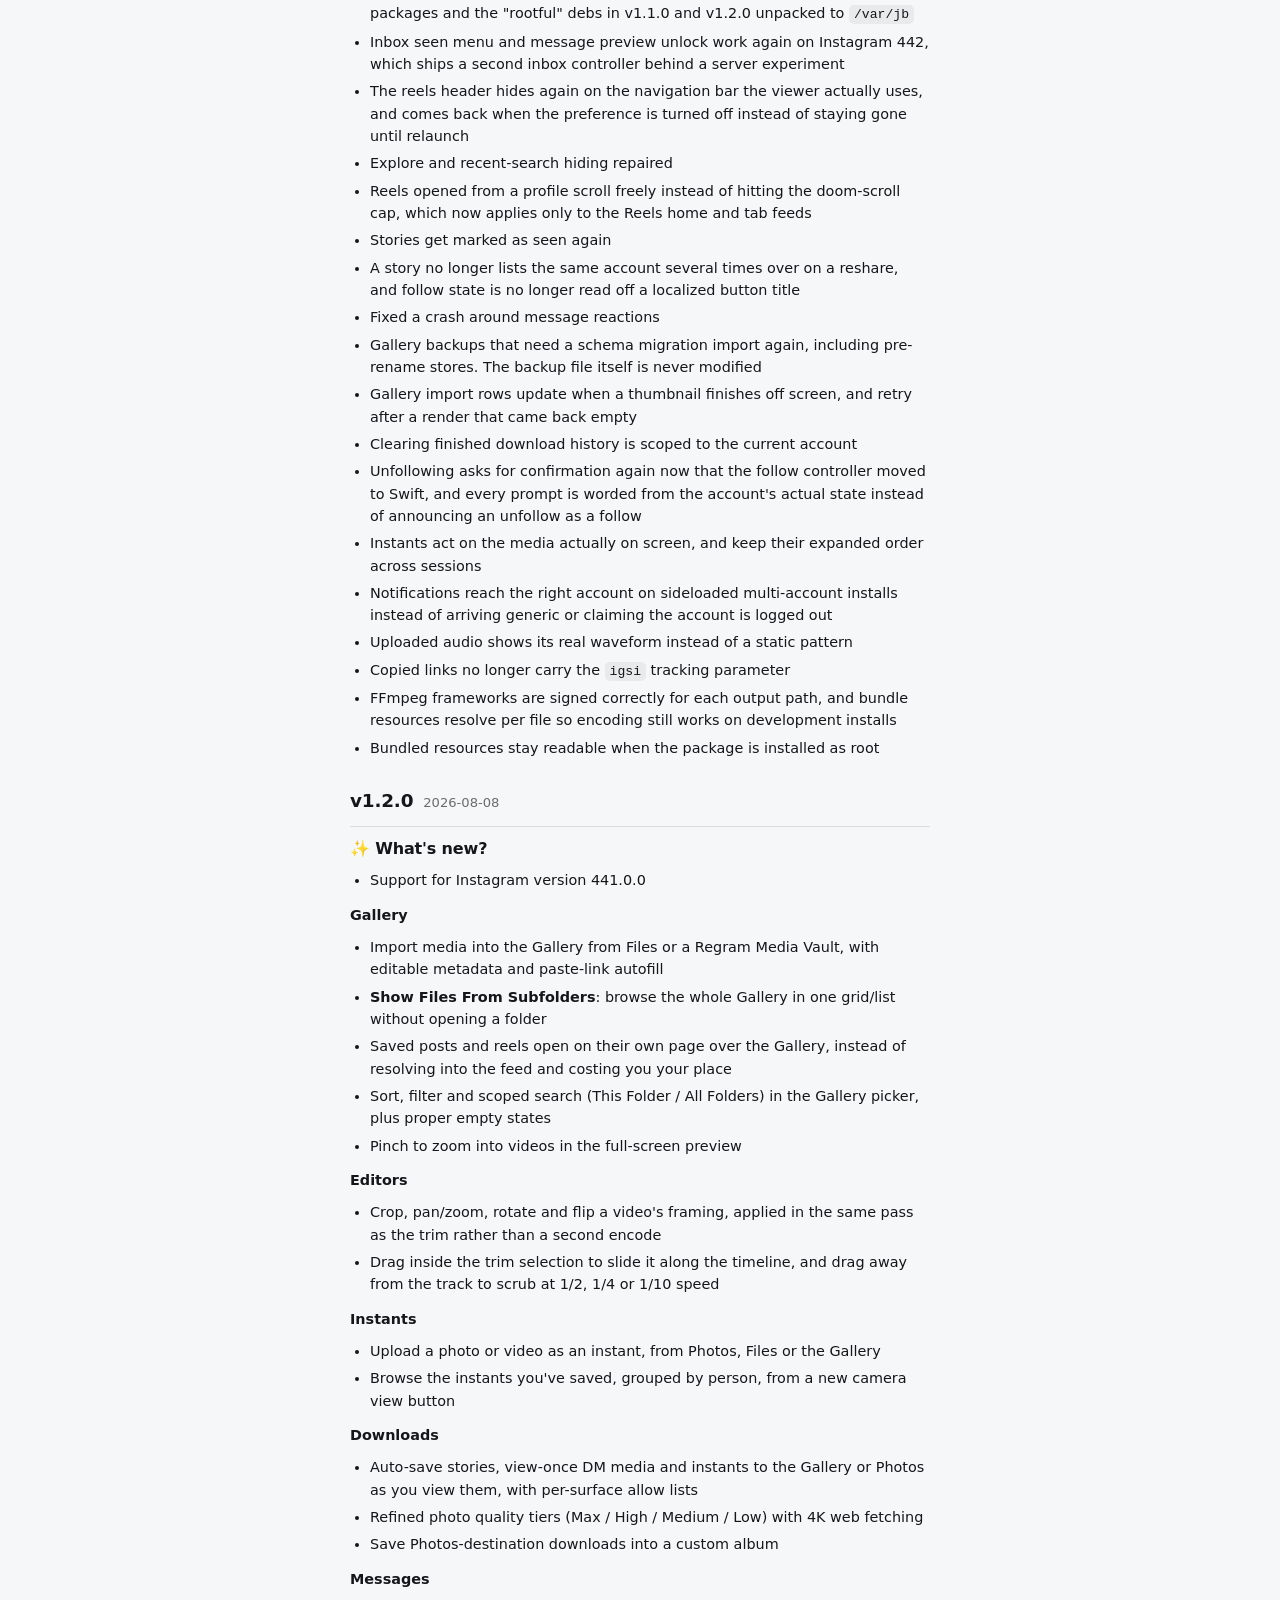
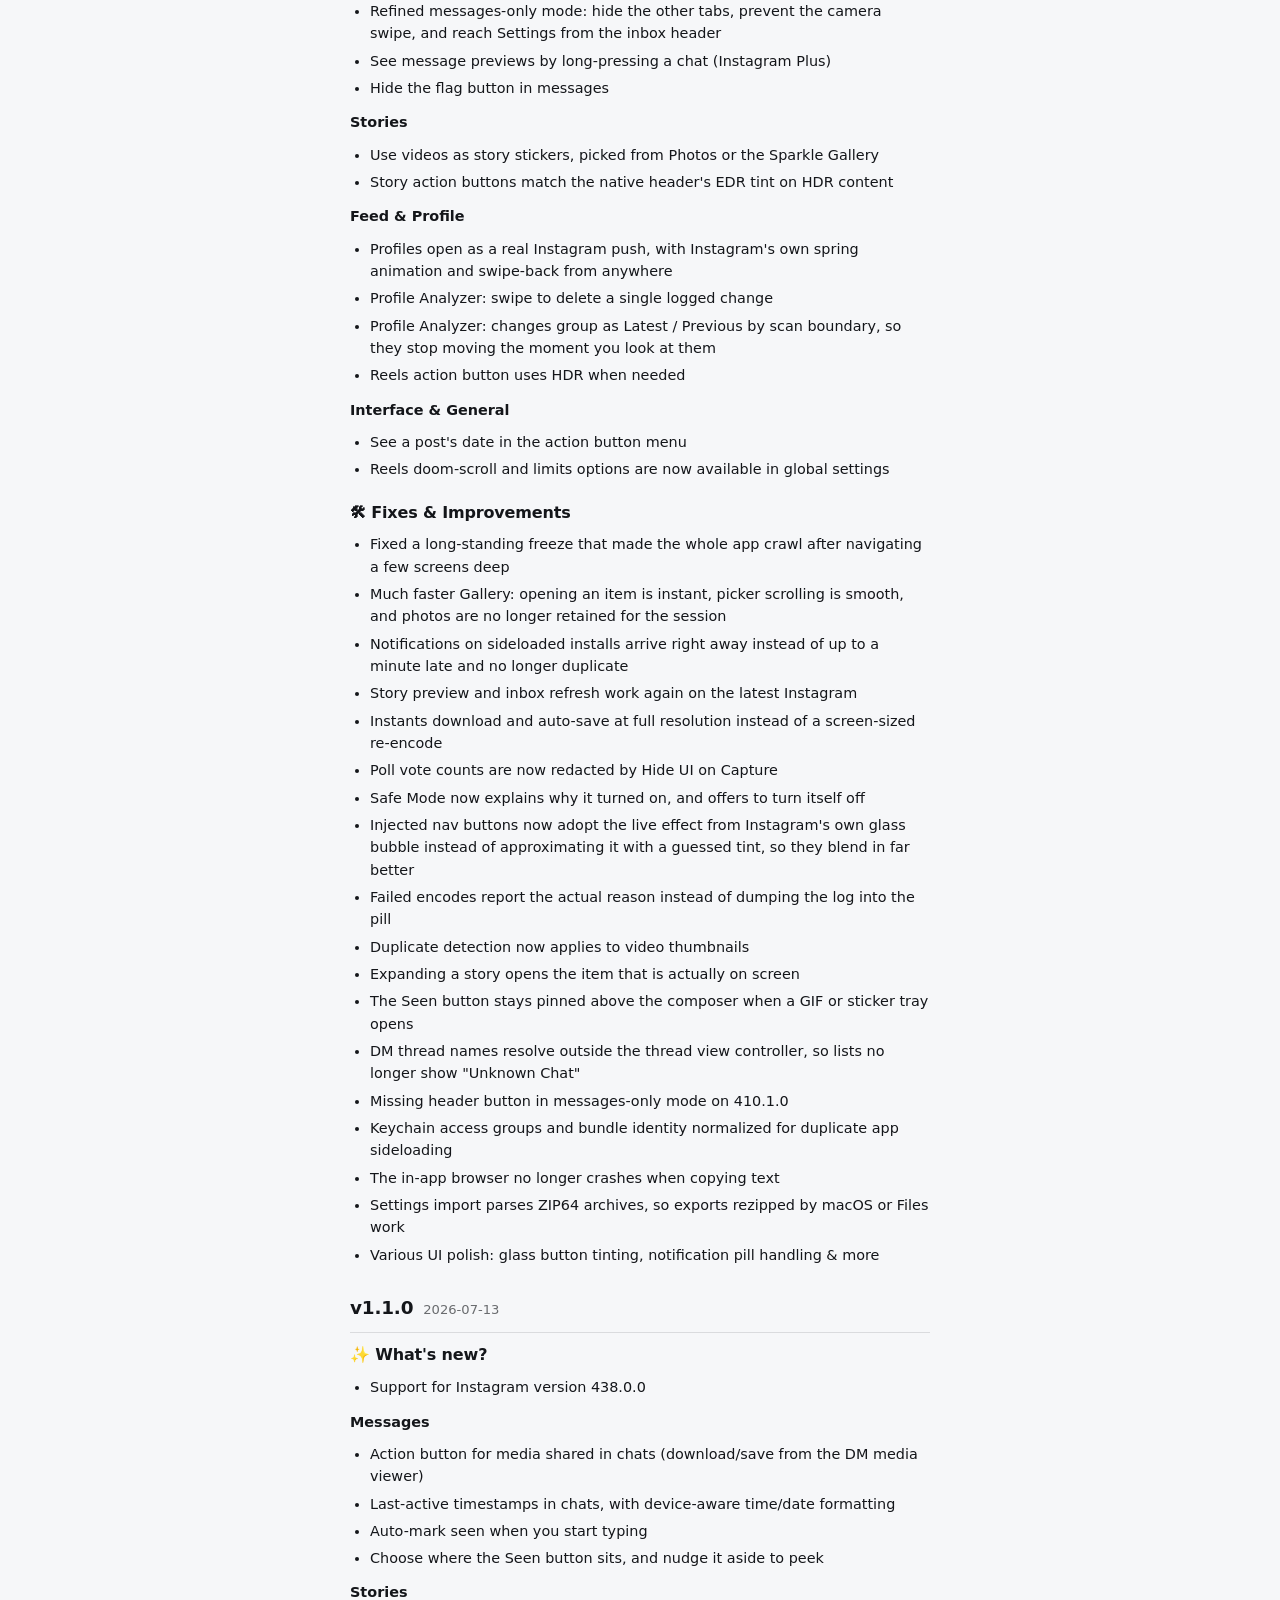
==== commit fb19c7de: "chore: publish v1.7.0" ====
--- a/changelog.html
+++ b/changelog.html
@@ -20,9 +20,101 @@
 
   <section class="rel">
     <div class="rel-head">
+      <h2>v1.7.0</h2>
+      <span class="date">2026-11-27</span>
+      <span class="pill">Latest</span>
+    </div>
+    <div class="notes">
+<h2>✨ What's new?</h2>
+<ul>
+<li>Works with Instagram 457</li>
+<li><strong>Built for iPhone Duo</strong>: Sparkle fits the folded screen and its side column, and makes use of all the extra room when you unfold it</li>
+</ul>
+<p><strong>Tab bar</strong></p>
+<ul>
+<li>All the tab bar settings now live on one page. Interface &gt; Tab Bar takes you straight to the Tab Editor</li>
+<li><strong>Hold any tab</strong> to open something of your choice: a Sparkle screen, your Saved posts, a link or username you copied. If you used Quick Settings Access, Quick Gallery Access or the Explore clipboard shortcut, they've moved here and your choices are kept</li>
+<li><strong>System Tab Bar</strong>: switch to the real iOS tab bar, the one Instagram uses on foldable iPhones. Your tab order, hidden tabs and hold shortcuts all still work</li>
+</ul>
+<p><strong>Search &amp; Interface</strong></p>
+<ul>
+<li><strong>Restore Account Search</strong>: when you search for someone, you get their account again instead of a keyword you have to tap through first</li>
+<li>Sparkle's screens now grow with your system text size</li>
+<li>New settings have a <strong>NEW</strong> label so you can spot what changed. You can turn the labels off in Tools &gt; Show NEW Labels</li>
+</ul>
+<p><strong>Downloads &amp; Gallery</strong></p>
+<ul>
+<li><strong>File Names</strong>: choose how saved and shared files are named, using things like the username and the date of the post, instead of random IDs. A live preview shows what you'll get</li>
+<li>The Gallery settings page got a makeover: see how many files you have and how much space they use, check your Auto-Save setup, and import or back up your Gallery from one place</li>
+<li>Save Gallery items to Photos one at a time or in bulk, and they keep their file names</li>
+<li>Audio saved from an audio page can open that page again</li>
+<li>Bulk saves from the media preview now use your photo quality and 4K settings</li>
+</ul>
+<p><strong>Editors</strong></p>
+<ul>
+<li>The photo, trim and crop editors have been rebuilt from the ground up</li>
+<li>Straighten photos and videos by up to 45 degrees</li>
+<li>Drag any edge of the crop box, not just the corners</li>
+<li>Trimming is much more precise: times down to a tenth of a second, frame by frame steps, pinch to zoom the timeline, and tap the video to play or pause</li>
+<li>If you try to leave with unsaved changes, the editor asks first</li>
+</ul>
+<p><strong>Messages</strong></p>
+<ul>
+<li><strong>Keep Seen Locally</strong> now works for chats too. Chats you read show as seen only on your device, and the other person never gets a seen receipt</li>
+<li><strong>Mark Seen On</strong>: pick what counts as seeing a chat when you reply, react, send a message or start typing</li>
+</ul>
+<p><strong>Profile</strong></p>
+<ul>
+<li><strong>Posts Tab Filter</strong>: filter reels out of profile grids so you only see photos and carousels</li>
+<li><strong>Reorder Highlights</strong> on your own profile: hold one, tap reorder, and drag it where you want it</li>
+<li><strong>Reels Tab Sort</strong>: keep the "most viewed" sort on profiles, get rid of it, or leave it up to Instagram</li>
+<li><strong>Profile Analyzer</strong> can now refresh on its own, from every day to every two weeks</li>
+</ul>
+<p><strong>Stories &amp; Reels</strong></p>
+<ul>
+<li><strong>Copy Story Link</strong> from the action button works on any story, even Close Friends ones where Instagram hides the share button</li>
+<li>Hold someone in a story's mentions list to copy their username</li>
+<li><strong>Hold to Pause</strong> brings back pausing reels by holding them, instead of the new playback menu Instagram is rolling out</li>
+</ul>
+<p><strong>Other</strong></p>
+<ul>
+<li><strong>Keep Other Audio Playing</strong>: your music or podcast no longer stops when you open Instagram. On by default</li>
+<li><strong>Hide Muse</strong> from the share sheet and your profile¹</li>
+<li>Disabling Camera Control for Instants works on iPhone 18 Pro and iPhone Duo</li>
+<li><strong>Pill Toasts</strong>: choose whether Instagram-style notifications use Instagram's new pill shape (iOS 26 and later)</li>
+<li>New installs now start with the Instagram notification style. If you're updating, nothing changes</li>
+<li><strong>Notification Support</strong> in Tools checks whether you'll get Instagram's push notifications on your install, and if not, what to do about it</li>
+<li><strong>Report a Bug</strong> and <strong>Request a Feature</strong> in About, with your device and versions already filled in</li>
+<li><strong>Network Interceptor</strong> in Tools, for anyone who wants to dig into Instagram's network traffic</li>
+</ul>
+<h2>🛠 Fixes &amp; Improvements</h2>
+<ul>
+<li>Lots of fixes for the latest Instagram: the reels action button, playback controls, story actions, manual seen, Confirm Like on reels and the media picker all work again</li>
+<li>The download and GIF options are back in the message menu, so you can save voice messages again</li>
+<li><strong>Unlock Message Preview</strong> works again, so holding a chat in your inbox shows its messages without marking them seen</li>
+<li>The Instants buttons now show up for everyone, including accounts with Instagram's newer header</li>
+<li>The reels action button now works on photo posts too</li>
+<li>On iPad, story actions now apply to the story you're actually watching</li>
+<li>Poll vote counts no longer overlap the percentages</li>
+<li>Opening a post or profile from Sparkle no longer throws your Home feed back to the top</li>
+<li>Regram Media Vault imports work with Regram 7.1 and 7.2¹, including password-protected exports. Regram folders and smart folders come over as Gallery folders</li>
+<li>Instagram can no longer switch your custom app icon back</li>
+<li>Audio saves are named after the artist and saved as audio, not as a silent video</li>
+<li>Adding people to your lists is more reliable, and you can paste a profile link</li>
+<li>The Instants shutter button is no longer turned off by default</li>
+<li>On Instagram 410, Confirm Feed Refresh no longer asks every time you open the app</li>
+<li>With Per-Account Settings on, the settings Sparkle reads at launch now come from the account you last used</li>
+<li><strong>How It Works</strong> under Per-Account Settings now shows exactly which settings every account shares</li>
+<li>Manually Mark Seen now catches any seen receipt that slips past it and lets you know</li>
+<li><strong>Account Privacy</strong> is gone. Instagram now verifies account eligibility for these features server-side</li>
+</ul>
+<p>¹ Couldn't be tested before release. If it doesn't work for you, please open an issue.</p>
+    </div>
+  </section>
+  <section class="rel">
+    <div class="rel-head">
       <h2>v1.6.1</h2>
       <span class="date">2026-11-06</span>
-      <span class="pill">Latest</span>
     </div>
     <div class="notes">
 <h2>🛠 Fixes &amp; Improvements</h2>
